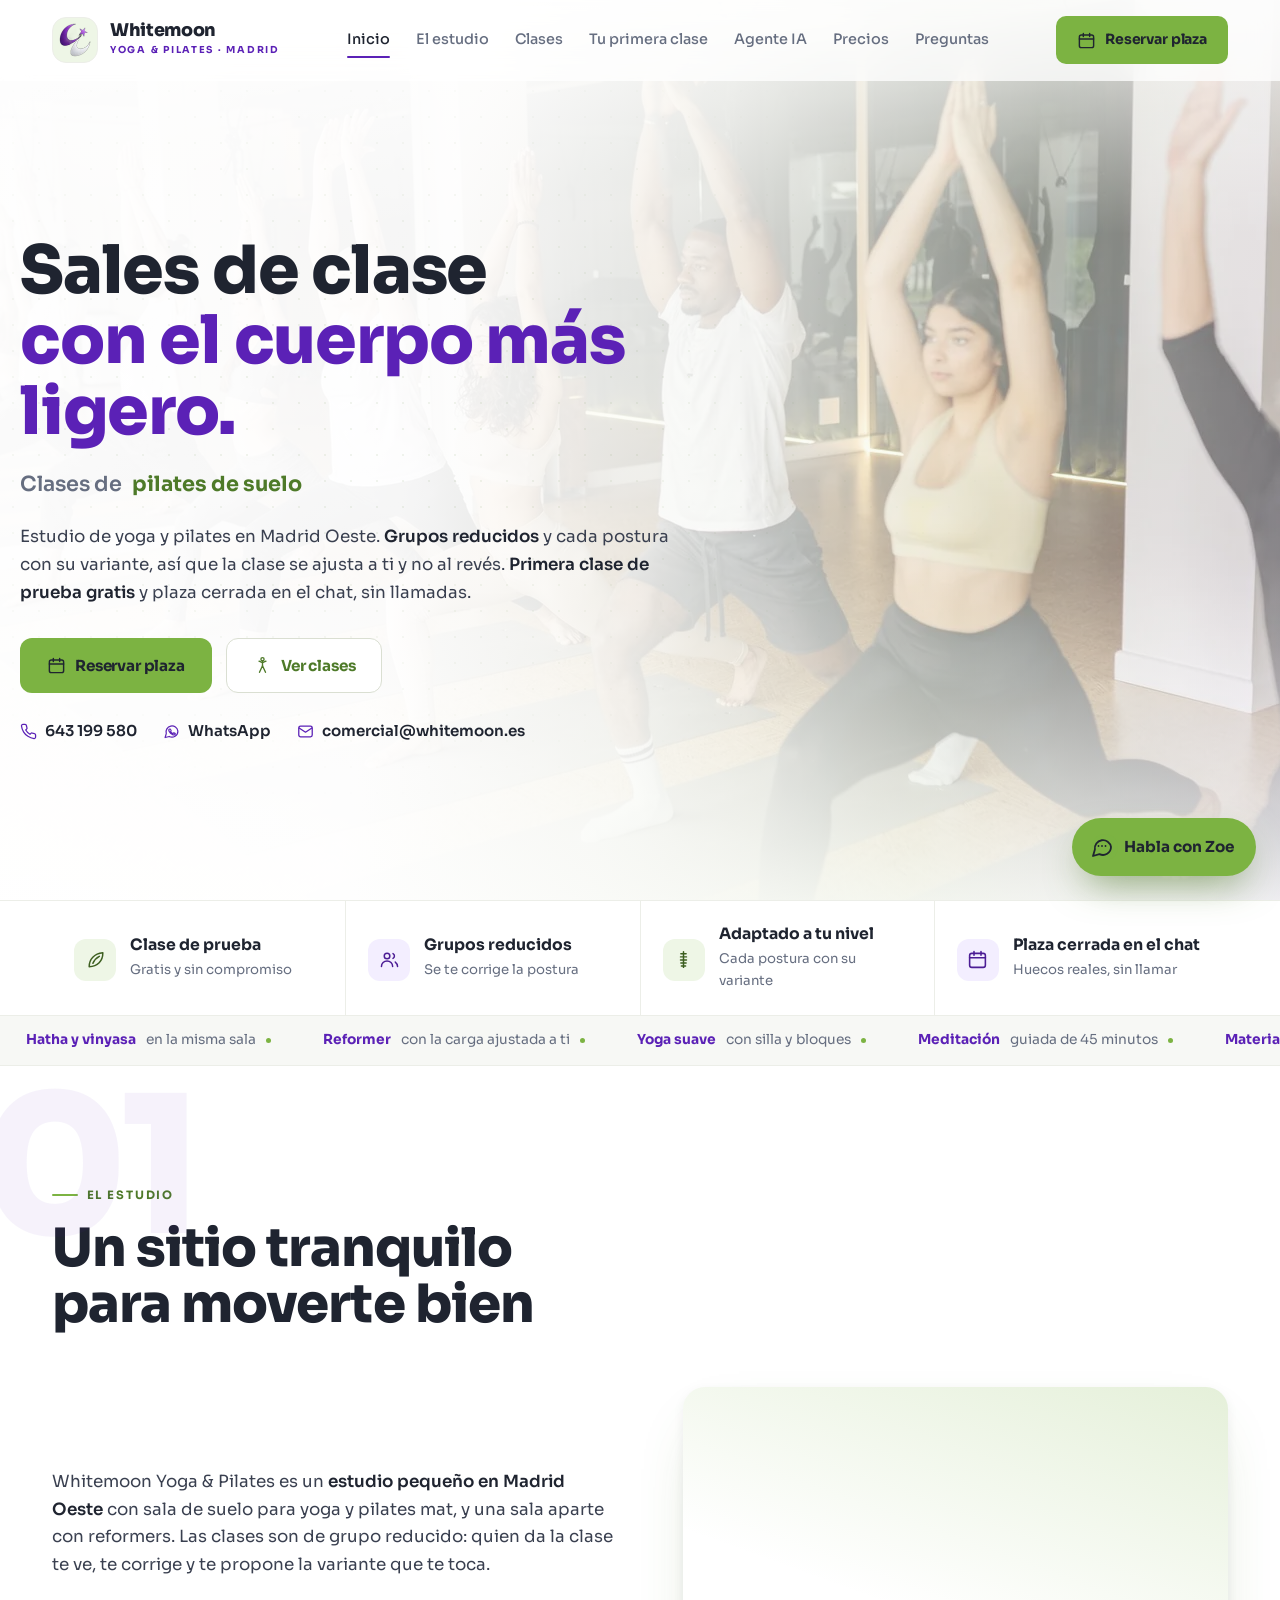
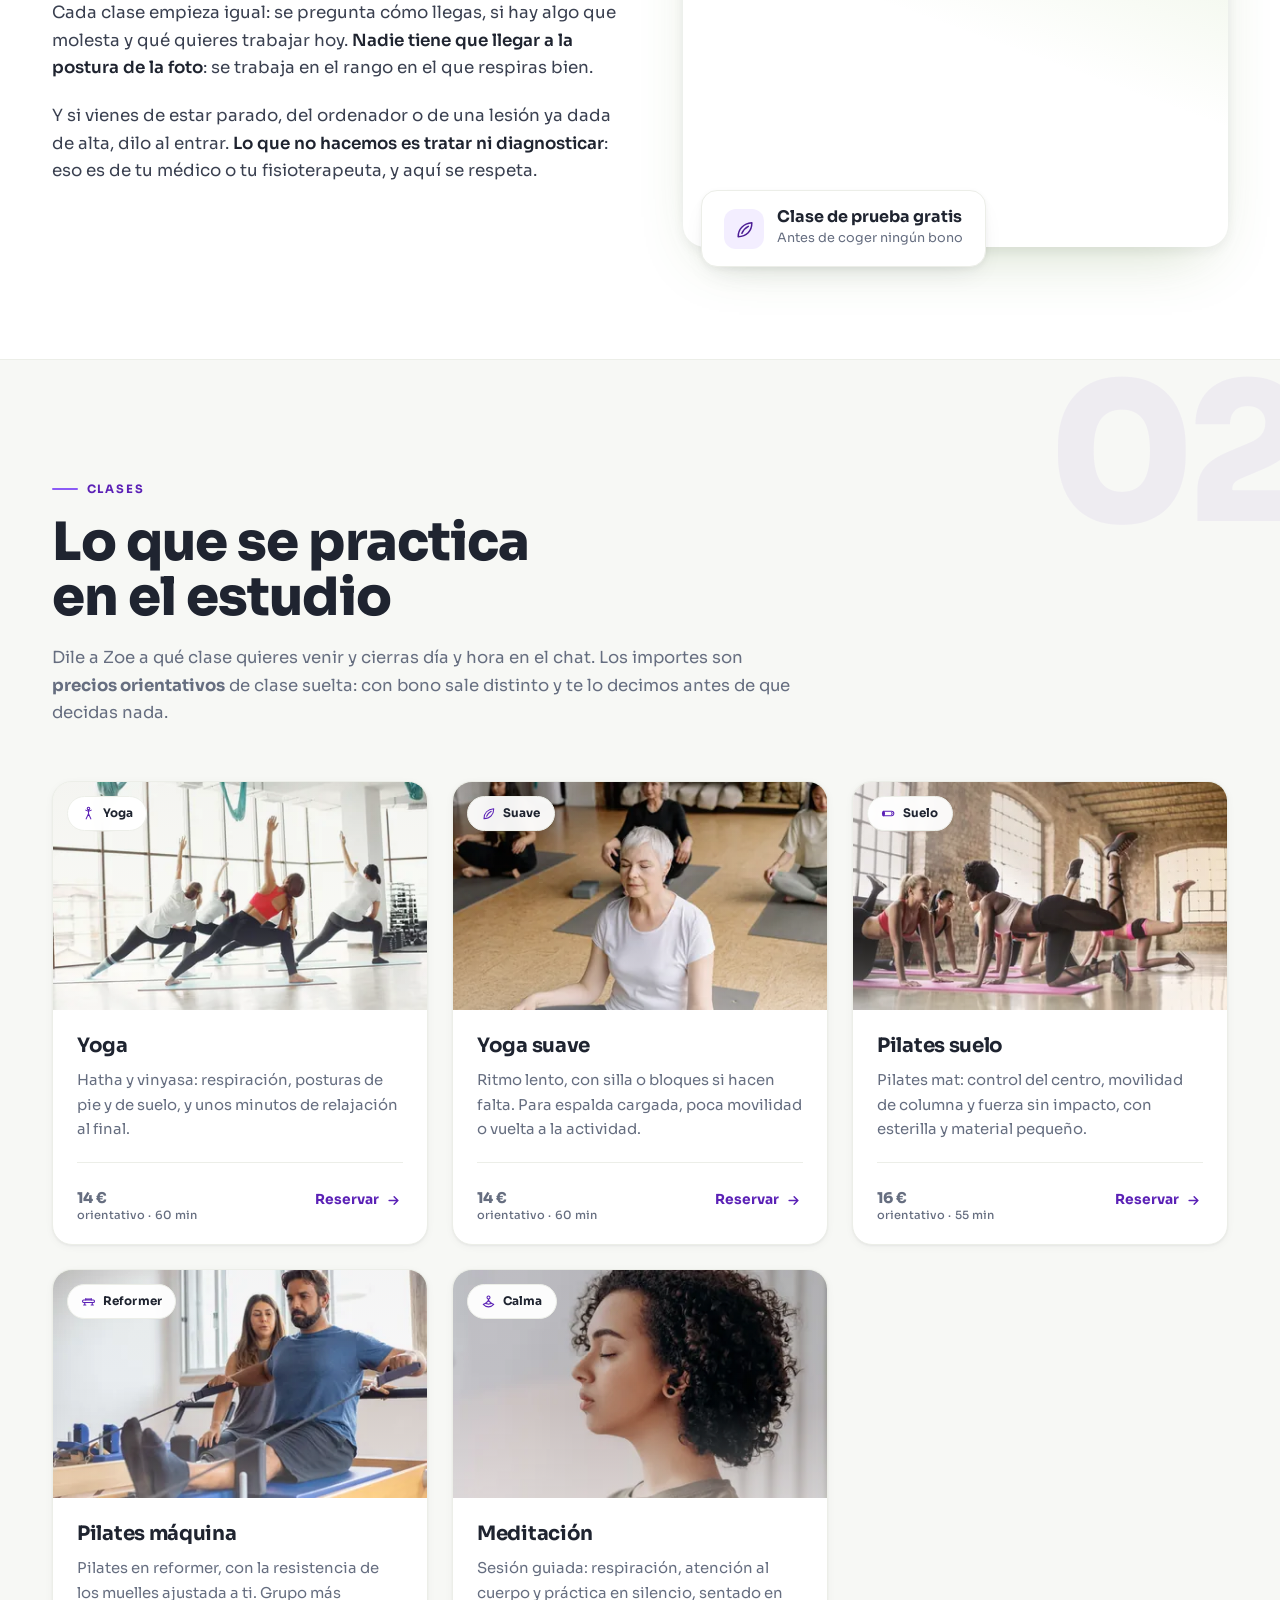
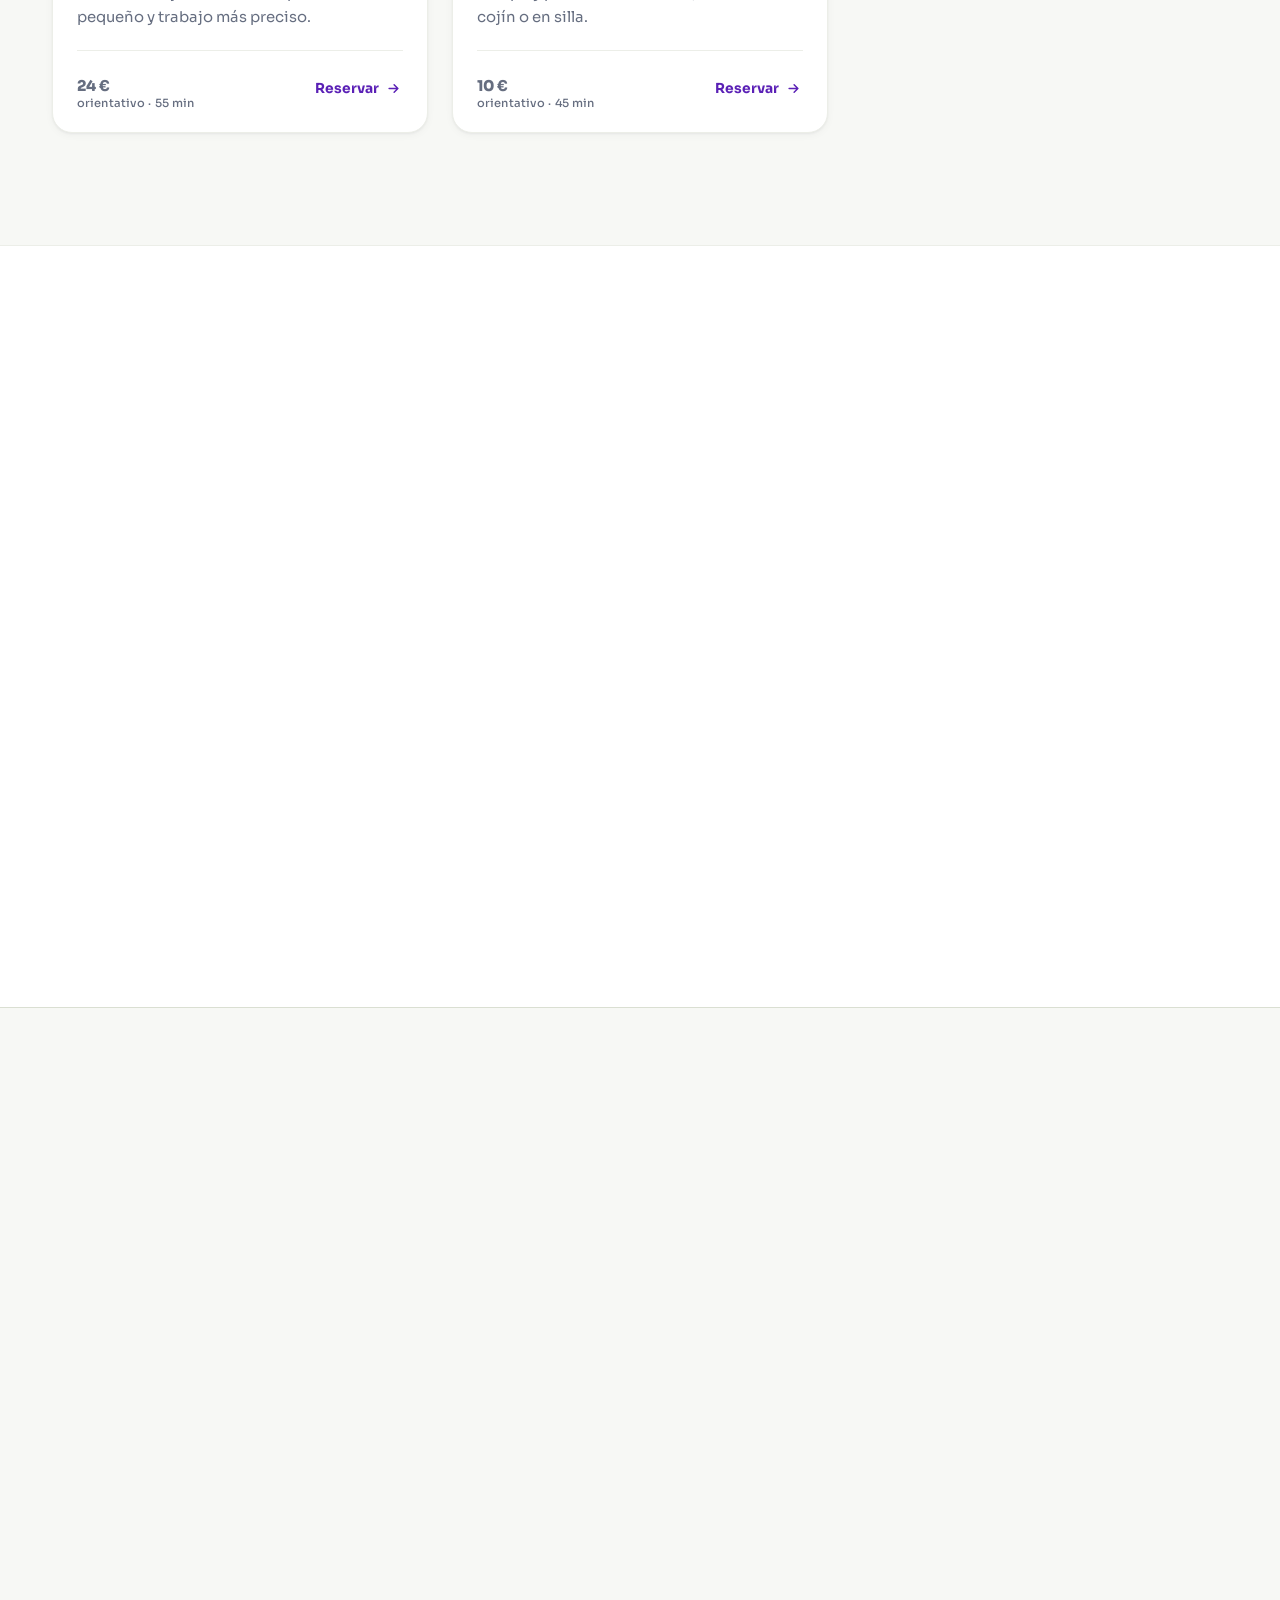
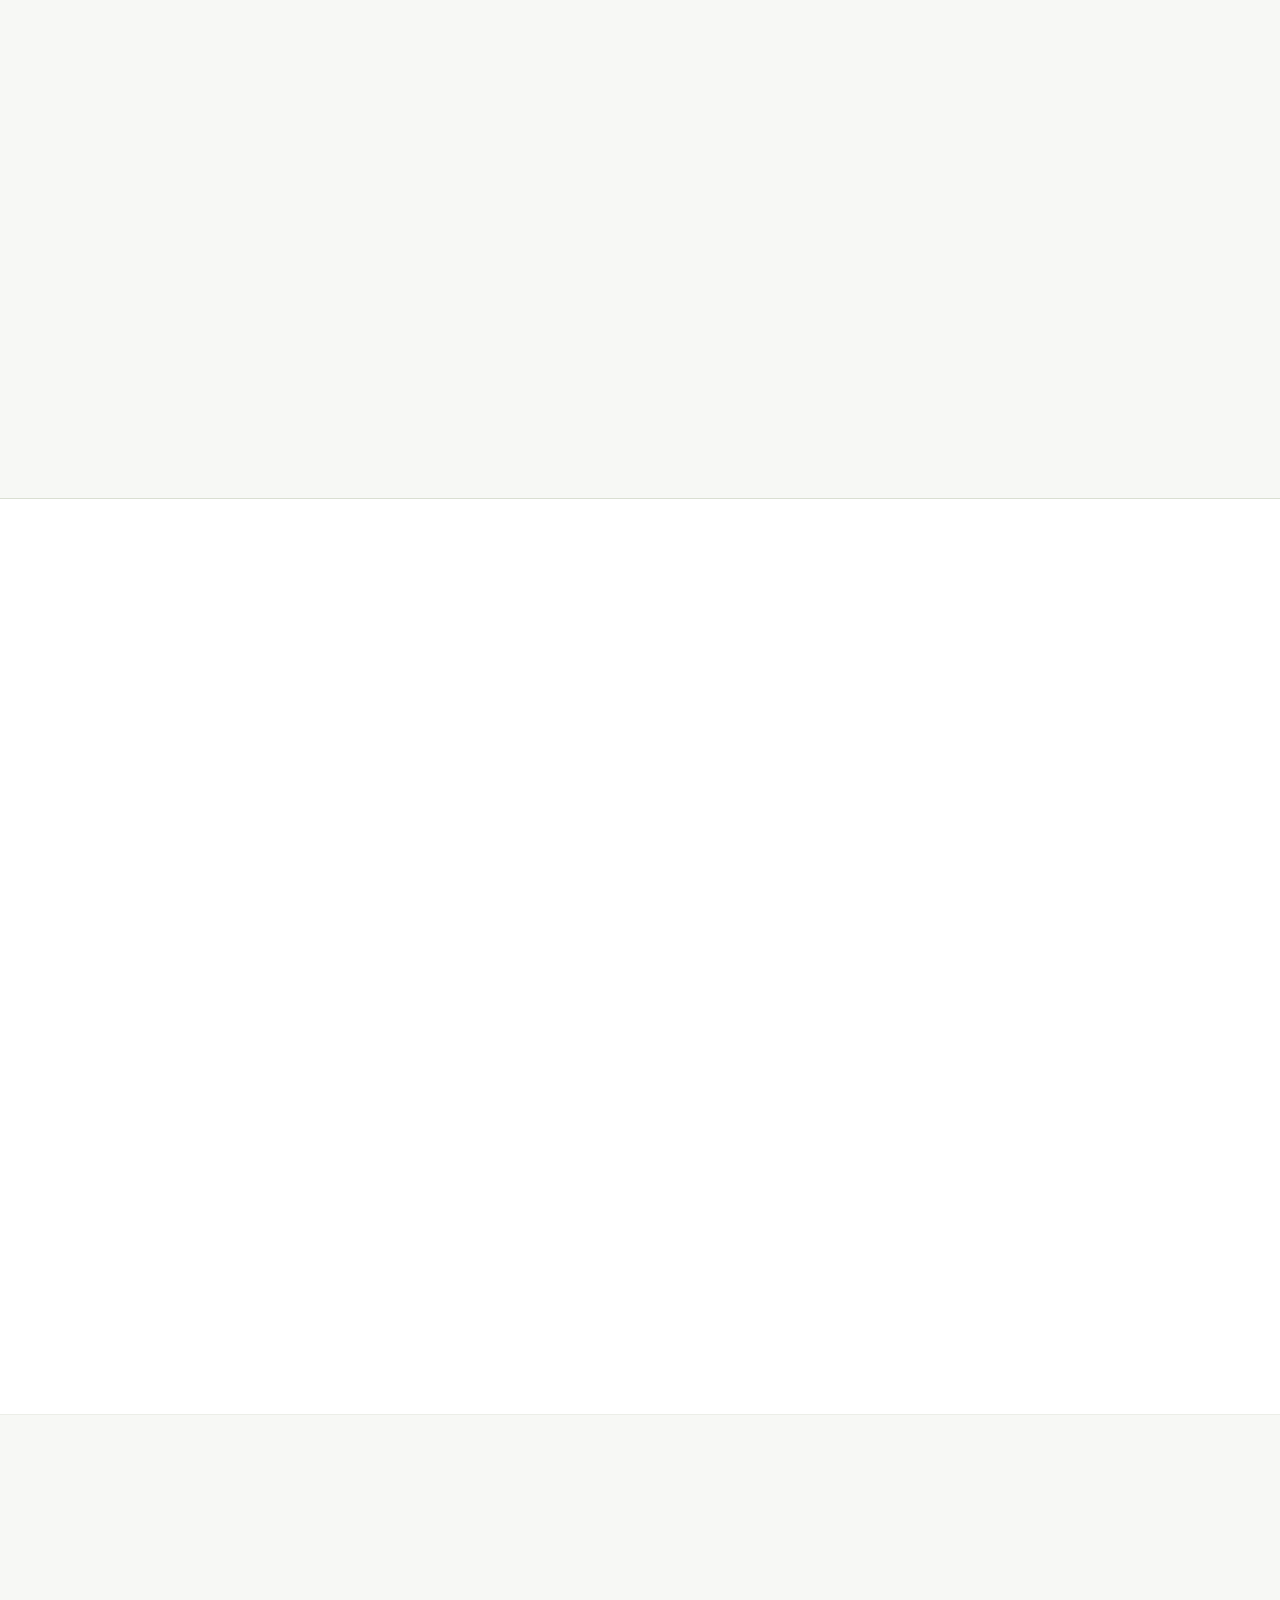
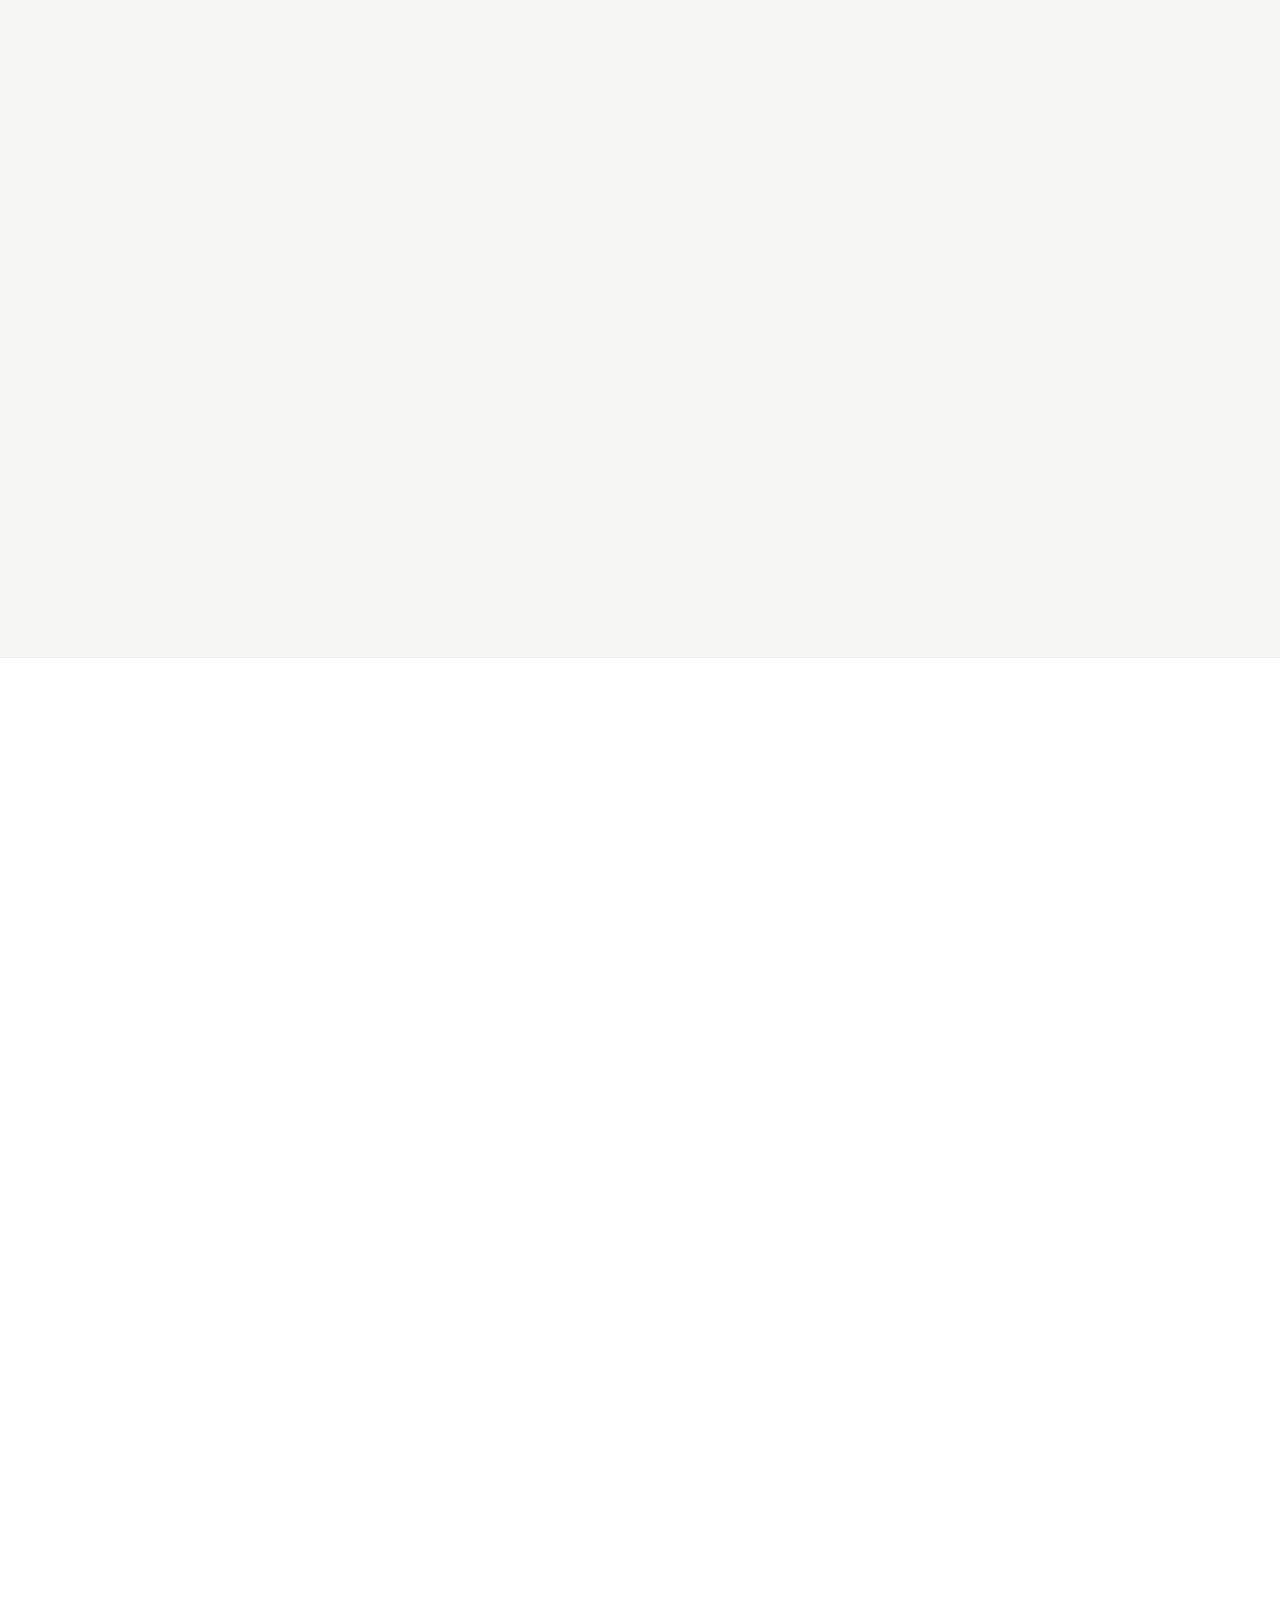
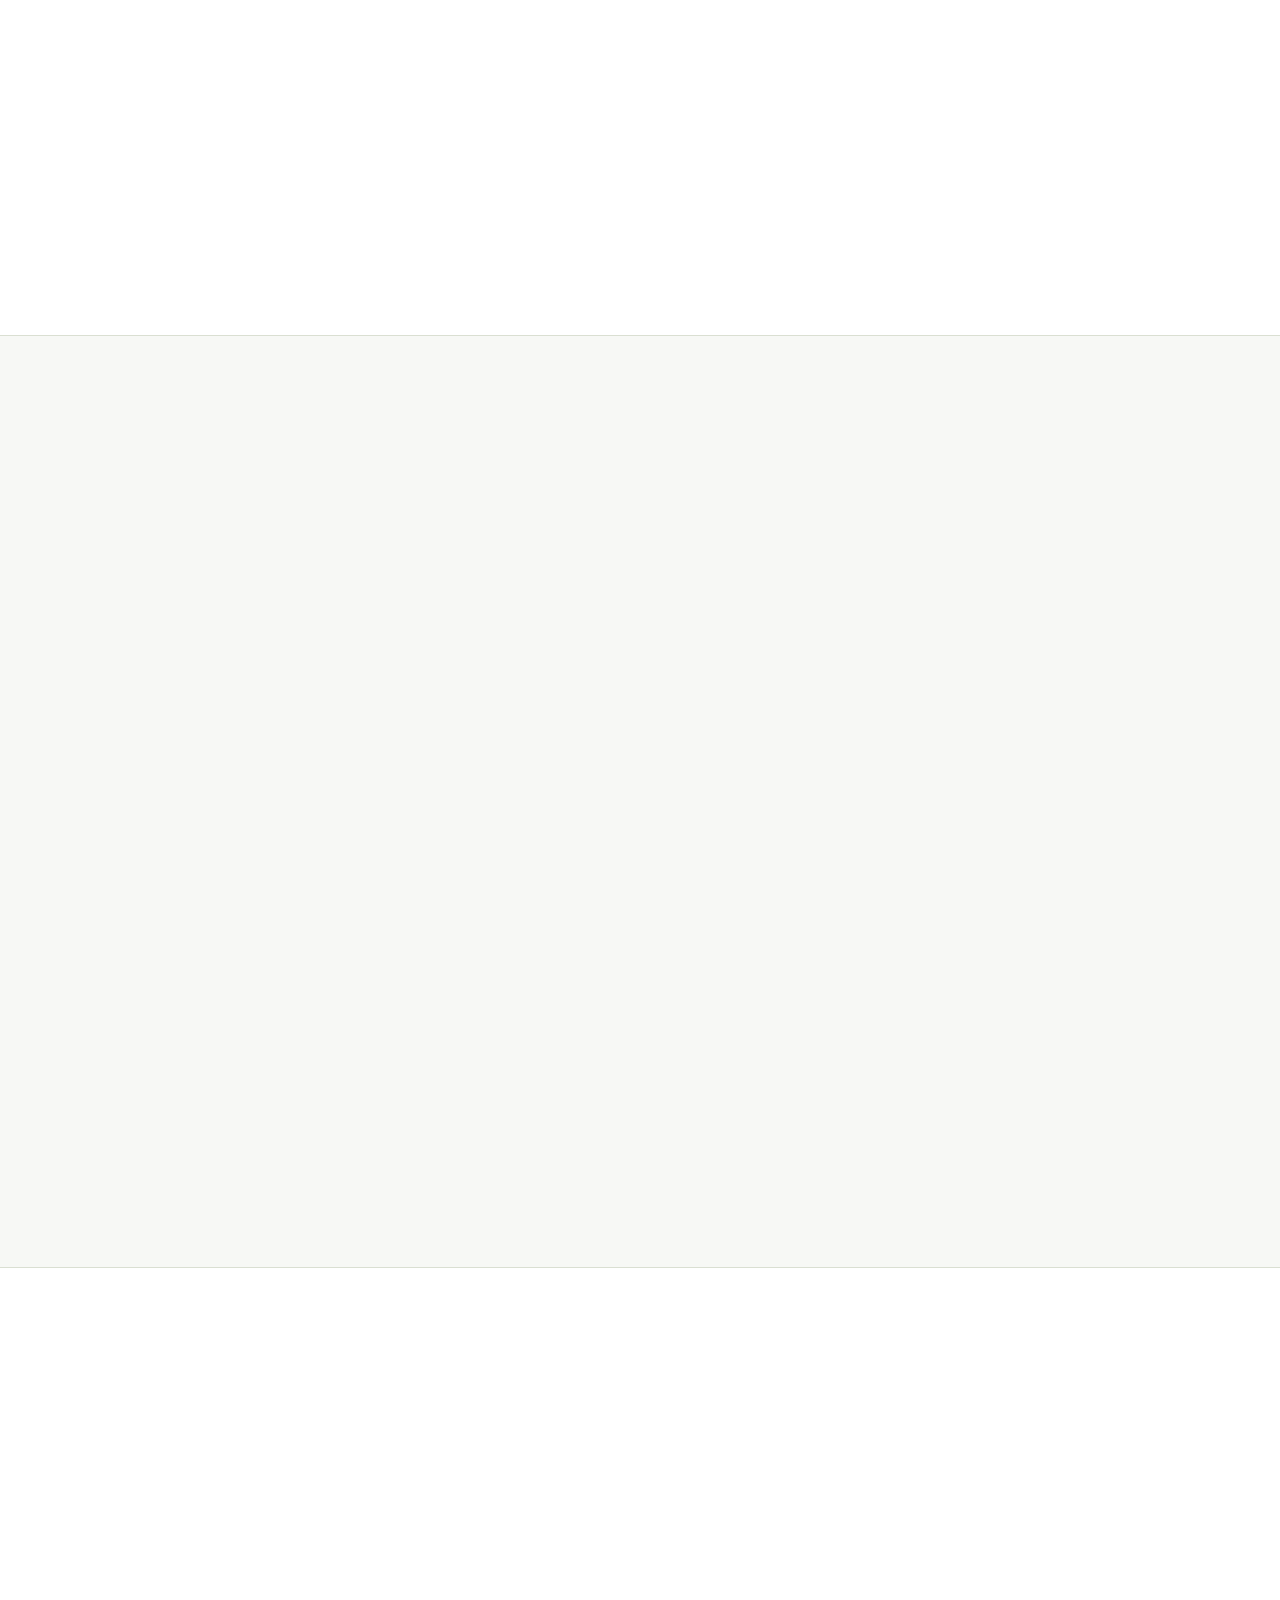
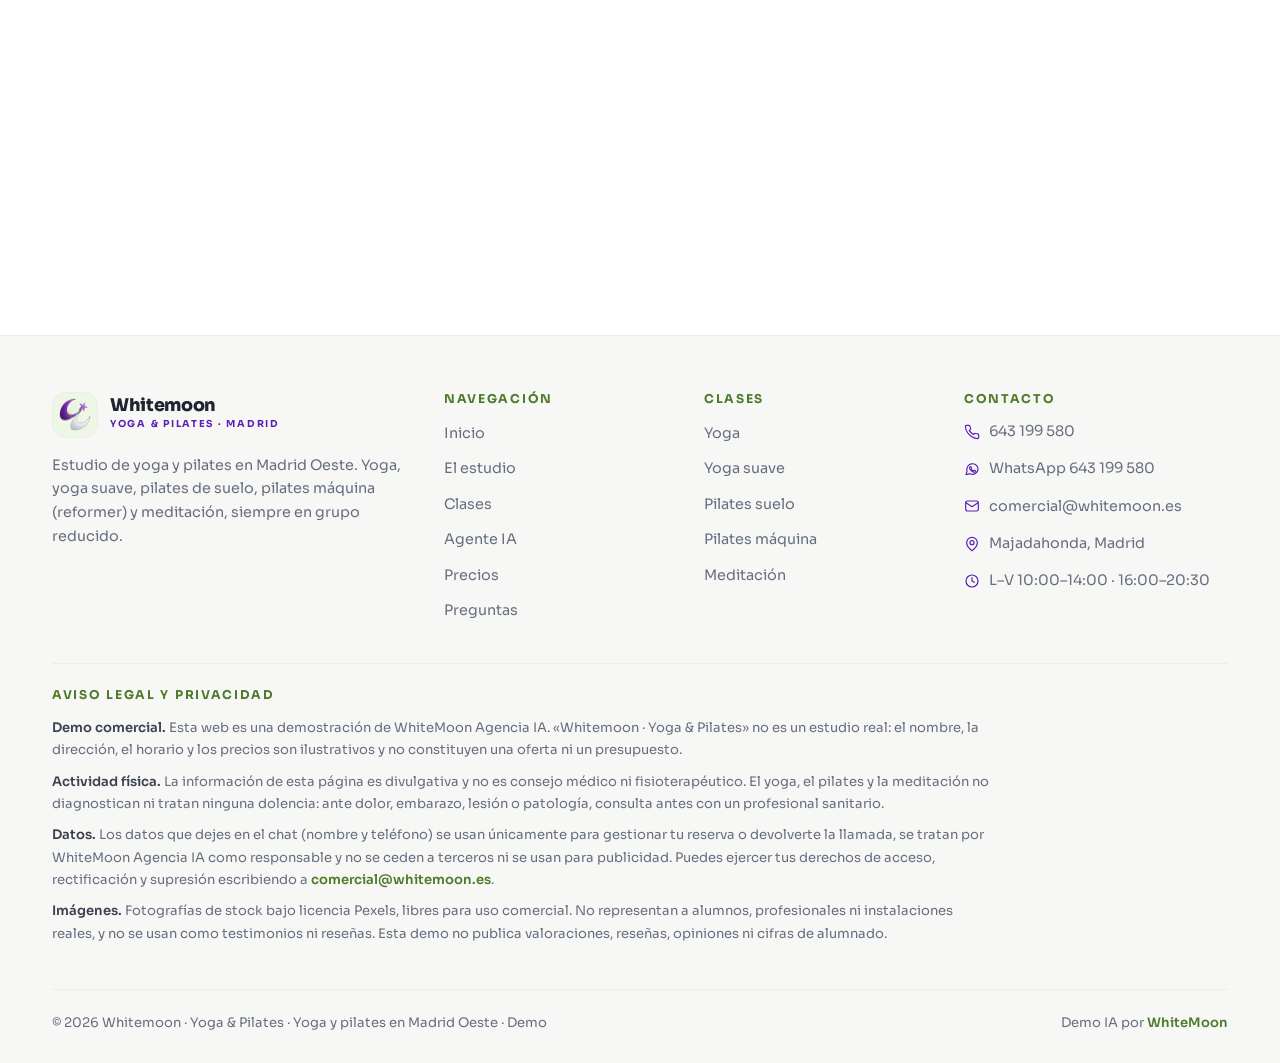
==== index.html @ bcb5d265 "feat: demo Whitemoon Yoga & Pilates con agenda IA (Zoe) Clon de la demo de peluquerías con el sector" ====
<!DOCTYPE html>
<html lang="es">
<head>
<meta charset="UTF-8">
<meta name="viewport" content="width=device-width, initial-scale=1">

<!-- ===================== SEO / GEO / AEO ===================== -->
<title>Yoga y pilates en Madrid Oeste · Whitemoon Yoga &amp; Pilates</title>
<meta name="description" content="Estudio de yoga y pilates en Madrid Oeste: yoga, yoga suave, pilates de suelo, pilates máquina (reformer) y meditación. Grupos reducidos y plaza reservada en el chat con Zoe.">
<link rel="canonical" href="https://nexusforgeia.github.io/WHITEMOON-YOGA-PILATES/">
<meta name="robots" content="index, follow, max-image-preview:large">
<meta name="author" content="WhiteMoon">
<meta name="theme-color" content="#ffffff">

<!-- Geo -->
<meta name="geo.region" content="ES-MD">
<meta name="geo.placename" content="Majadahonda, Madrid">
<meta name="geo.position" content="40.4730;-3.8720">
<meta name="ICBM" content="40.4730, -3.8720">

<!-- Open Graph / Twitter — imagen JPG, nunca SVG -->
<meta property="og:type" content="website">
<meta property="og:site_name" content="Whitemoon · Yoga &amp; Pilates">
<meta property="og:locale" content="es_ES">
<meta property="og:title" content="Yoga y pilates en Madrid Oeste · Whitemoon Yoga &amp; Pilates">
<meta property="og:description" content="Estudio de yoga y pilates en Madrid Oeste: yoga, yoga suave, pilates de suelo, pilates máquina (reformer) y meditación. Grupos reducidos y plaza reservada en el chat con Zoe.">
<meta property="og:url" content="https://nexusforgeia.github.io/WHITEMOON-YOGA-PILATES/">
<meta property="og:image" content="https://nexusforgeia.github.io/WHITEMOON-YOGA-PILATES/assets/og.jpg">
<meta property="og:image:width" content="1200">
<meta property="og:image:height" content="630">
<meta property="og:image:type" content="image/jpeg">
<meta property="og:image:alt" content="Clase de yoga en grupo en una sala luminosa con esterillas y espejos">
<meta name="twitter:card" content="summary_large_image">
<meta name="twitter:title" content="Yoga y pilates en Madrid Oeste · Whitemoon Yoga &amp; Pilates">
<meta name="twitter:description" content="Estudio de yoga y pilates en Madrid Oeste: yoga, yoga suave, pilates de suelo, pilates máquina (reformer) y meditación. Grupos reducidos y plaza reservada en el chat con Zoe.">
<meta name="twitter:image" content="https://nexusforgeia.github.io/WHITEMOON-YOGA-PILATES/assets/og.jpg">

<!-- Favicon: loto sobre fondo verde suave -->
<link rel="icon" href="data:image/svg+xml,%3Csvg xmlns='http://www.w3.org/2000/svg' viewBox='0 0 32 32'%3E%3Crect width='32' height='32' rx='7' fill='%23eef6e6'/%3E%3Cg fill='none' stroke='%233d5f20' stroke-width='2' stroke-linecap='round' stroke-linejoin='round'%3E%3Ccircle cx='16' cy='9' r='3'/%3E%3Cpath d='M16 12.4c0 3.4-2.3 5.6-5 6.3M16 12.4c0 3.4 2.3 5.6 5 6.3'/%3E%3Cpath d='M6 21.5c2.8 2.8 6 4.2 10 4.2s7.2-1.4 10-4.2c-2-1.5-4-1.9-6-1.3-1.3.4-2.6 1-4 1s-2.7-.6-4-1c-2-.6-4-.2-6 1.3z'/%3E%3C/g%3E%3C/svg%3E">
<link rel="apple-touch-icon" href="assets/logo-whitemoon.png">

<!-- Fuentes auto-hospedadas (subset latin). Cero peticiones a Google Fonts. -->
<link rel="preload" as="font" type="font/woff2" href="assets/fonts/sora-400-latin.woff2" crossorigin>
<link rel="preload" as="font" type="font/woff2" href="assets/fonts/sora-700-latin.woff2" crossorigin>
<link rel="preload" as="font" type="font/woff2" href="assets/fonts/sora-800-latin.woff2" crossorigin>

<!-- CSS crítico en línea: el resto de la hoja deja de bloquear el render -->
<style>
@font-face{font-family:'Sora';font-style:normal;font-weight:400;font-display:swap;src:url(assets/fonts/sora-400-latin.woff2) format('woff2')}
@font-face{font-family:'Sora';font-style:normal;font-weight:500;font-display:swap;src:url(assets/fonts/sora-500-latin.woff2) format('woff2')}
@font-face{font-family:'Sora';font-style:normal;font-weight:600;font-display:swap;src:url(assets/fonts/sora-600-latin.woff2) format('woff2')}
@font-face{font-family:'Sora';font-style:normal;font-weight:700;font-display:swap;src:url(assets/fonts/sora-700-latin.woff2) format('woff2')}
@font-face{font-family:'Sora';font-style:normal;font-weight:800;font-display:swap;src:url(assets/fonts/sora-800-latin.woff2) format('woff2')}
:root{--white:#fff;--bg:#fff;--bg2:#f7f8f5;--bg3:#f7f8f5;--surface:#fff;--text:#1f2430;--ink-2:#3a4050;--muted:#666e80;--g:#7cb342;--g-hover:#6ea338;--g-dark:#4e7a29;--g-deep:#3d5f20;--g-chip:#eef6e6;--p:#8b5cf6;--p-dark:#5b21b6;--p-deep:#4c1d95;--p-chip:#f3eeff;--line:#eceee8;--line-2:#dadfd2;--sh-sm:0 1px 2px rgba(31,36,48,.05),0 2px 8px rgba(31,36,48,.04);--sh-md:0 2px 6px rgba(31,36,48,.05),0 12px 28px -12px rgba(31,36,48,.13);--sh-lg:0 4px 12px rgba(31,36,48,.06),0 26px 60px -26px rgba(78,122,41,.3);--display:'Sora',system-ui,-apple-system,'Segoe UI',sans-serif;--body:'Sora',system-ui,-apple-system,'Segoe UI',sans-serif;--maxw:1240px;--nav-h:80px}
*{margin:0;padding:0;box-sizing:border-box}
html{scroll-behavior:smooth;scroll-padding-top:calc(var(--nav-h) + 16px);-webkit-text-size-adjust:100%}
body{background:var(--white);color:var(--ink-2);font-family:var(--body);font-size:16px;line-height:1.65;overflow-x:hidden;-webkit-font-smoothing:antialiased}
a{color:inherit;text-decoration:none}img{max-width:100%;display:block}button,input{font:inherit;color:inherit}
h1,h2{font-family:var(--display);font-weight:800;color:var(--text);line-height:1.06;letter-spacing:-.018em}
h3,h4{font-family:var(--body);font-weight:700;color:var(--text);line-height:1.2;letter-spacing:-.015em}
.wrap{max-width:var(--maxw);margin:0 auto;padding:0 32px}
.sr-only{position:absolute;width:1px;height:1px;padding:0;margin:-1px;overflow:hidden;clip:rect(0 0 0 0);white-space:nowrap;border:0}
.btn{display:inline-flex;align-items:center;justify-content:center;gap:9px;font-family:var(--body);font-weight:700;font-size:.95rem;letter-spacing:-.01em;padding:14px 26px;border-radius:12px;border:1.5px solid transparent;background:var(--g);color:var(--text);cursor:pointer}
.btn svg{width:19px;height:19px;flex-shrink:0}
.btn--ghost{background:var(--white);color:var(--g-dark);border-color:var(--line-2)}
.btn--sm{padding:11px 20px;font-size:.88rem;border-radius:10px}
.nav{position:fixed;inset:0 0 auto 0;z-index:900;background:rgba(255,255,255,.74);backdrop-filter:blur(14px);border-bottom:1px solid transparent}
.nav-inner{display:flex;align-items:center;justify-content:space-between;gap:20px;height:var(--nav-h)}
.brand{display:flex;align-items:center;gap:12px;flex-shrink:0}
.brand__mark{width:46px;height:46px;border-radius:14px;background:var(--g-chip);border:1px solid var(--line);display:grid;place-items:center;flex-shrink:0}
.brand__mark img{width:32px;height:auto}
.brand__txt b{font-family:var(--display);font-weight:800;font-size:1.1rem;color:var(--text);line-height:1.1;display:block;letter-spacing:-.02em}
.brand__txt small{font-family:var(--body);font-weight:700;font-size:.6rem;letter-spacing:.18em;text-transform:uppercase;color:var(--g-dark);display:block;margin-top:2px}
.nav-links{display:flex;align-items:center;gap:26px}
.nav-links a{font-size:.9rem;font-weight:500;color:var(--muted);position:relative;padding:6px 0}
.nav-cta{display:flex;align-items:center;gap:14px}
.burger{display:none;width:44px;height:44px;border-radius:12px;border:1px solid var(--line-2);background:var(--white);cursor:pointer;place-items:center;color:var(--text)}
.burger svg{width:22px;height:22px}
.mobile-menu{position:fixed;inset:0;z-index:899;background:rgba(255,255,255,.98);display:flex;flex-direction:column;justify-content:center;align-items:center;gap:8px;opacity:0;pointer-events:none}
.hero{position:relative;min-height:100svh;display:flex;align-items:center;overflow:hidden;background:var(--bg2)}
.hero-bg{position:absolute;inset:0;z-index:0}
.hero-bg .wash{position:absolute;inset:0;background:radial-gradient(900px 620px at 86% 12%,rgba(124,179,66,.4),transparent 62%),radial-gradient(760px 620px at 96% 88%,rgba(139,92,246,.38),transparent 64%),linear-gradient(180deg,#fff 0%,#f7f8f5 100%)}
.hero-bg .shot{position:absolute;inset:0;width:100%;height:100%;object-fit:cover;z-index:1}
.hero-bg .scrim{position:absolute;inset:0;z-index:2;pointer-events:none;background:linear-gradient(100deg,rgba(255,255,255,.985) 0%,rgba(255,255,255,.96) 34%,rgba(251,252,249,.87) 52%,rgba(244,248,238,.56) 74%,rgba(246,242,253,.44) 100%),linear-gradient(180deg,rgba(255,255,255,.86) 0%,rgba(255,255,255,0) 26%,rgba(255,255,255,0) 62%,rgba(247,248,245,.94) 100%)}
.hero-bg .dots{position:absolute;inset:0;z-index:3;opacity:.5;background-image:radial-gradient(rgba(78,122,41,.16) 1px,transparent 1px);background-size:26px 26px}
.hero-content{position:relative;z-index:4;width:100%;padding:calc(var(--nav-h) + 44px) 0 44px}
.hero h1{font-size:clamp(2.35rem,5.4vw,4.15rem);max-width:15ch}
.hero h1 .accent{color:var(--g-dark);display:block}
.hero-rot{display:flex;align-items:baseline;gap:.5em;flex-wrap:wrap;margin-top:20px;font-family:var(--body);font-weight:600;font-size:clamp(1rem,2.4vw,1.3rem);color:var(--muted)}
.hero-rot .rot{color:var(--p-dark);font-weight:700;display:inline-block}
.hero-desc{max-width:56ch;color:var(--ink-2);font-size:1.05rem;margin-top:22px}
.hero-desc strong{color:var(--text);font-weight:600}
.hero-actions{display:flex;gap:14px;margin-top:32px;flex-wrap:wrap}
.hero-contact{display:flex;gap:10px 26px;flex-wrap:wrap;margin-top:26px;font-size:.94rem;color:var(--muted)}
.hero-contact a{display:inline-flex;align-items:center;gap:8px;font-weight:600;color:var(--text)}
.hero-contact svg{width:17px;height:17px;color:var(--g-dark);flex-shrink:0}
.reveal{opacity:0;transform:translateY(28px)}
.reveal.in{opacity:1;transform:none}
@media (max-width:1080px){.nav-links{display:none}.nav-cta .btn{display:none}.burger{display:grid}}
@media (max-width:900px){.wrap{padding:0 22px}}
@media (max-width:620px){:root{--nav-h:70px}.wrap{padding:0 18px}.hero h1{max-width:none}.hero-actions .btn{flex:1 1 100%}}
@media (prefers-reduced-motion:reduce){html{scroll-behavior:auto}.reveal{opacity:1!important;transform:none!important}}
</style>
<link rel="preload" as="style" href="assets/css/style.css" onload="this.onload=null;this.rel='stylesheet'">
<noscript><link rel="stylesheet" href="assets/css/style.css"></noscript>

<!-- ===================== JSON-LD ===================== -->
<script type="application/ld+json">
{
  "@context": "https://schema.org",
  "@type": "LocalBusiness",
  "@id": "https://nexusforgeia.github.io/WHITEMOON-YOGA-PILATES/#business",
  "name": "Whitemoon · Yoga & Pilates",
  "description": "Demo de estudio de yoga y pilates en Madrid Oeste: yoga, yoga suave, pilates de suelo, pilates máquina (reformer) y meditación. Negocio ficticio creado por WhiteMoon Agencia IA como demostración comercial.",
  "url": "https://nexusforgeia.github.io/WHITEMOON-YOGA-PILATES/",
  "image": "https://nexusforgeia.github.io/WHITEMOON-YOGA-PILATES/assets/og.jpg",
  "telephone": "+34643199580",
  "email": "comercial@whitemoon.es",
  "priceRange": "€€",
  "disambiguatingDescription": "Estudio ficticio de demostración. Nombre, dirección, horario y precios son ilustrativos.",
  "address": {
    "@type": "PostalAddress",
    "streetAddress": "Calle del Sauce 8",
    "addressLocality": "Majadahonda",
    "addressRegion": "Comunidad de Madrid",
    "postalCode": "28220",
    "addressCountry": "ES"
  },
  "geo": {
    "@type": "GeoCoordinates",
    "latitude": 40.473,
    "longitude": -3.872
  },
  "openingHoursSpecification": [
    {
      "@type": "OpeningHoursSpecification",
      "dayOfWeek": ["Monday","Tuesday","Wednesday","Thursday","Friday"],
      "opens": "10:00",
      "closes": "14:00"
    },
    {
      "@type": "OpeningHoursSpecification",
      "dayOfWeek": ["Monday","Tuesday","Wednesday","Thursday","Friday"],
      "opens": "16:00",
      "closes": "20:30"
    }
  ],
  "areaServed": [
    { "@type": "City", "name": "Majadahonda", "sameAs": "https://www.wikidata.org/wiki/Q427505" },
    { "@type": "City", "name": "Pozuelo de Alarcón", "sameAs": "https://www.wikidata.org/wiki/Q639422" },
    { "@type": "City", "name": "Las Rozas de Madrid", "sameAs": "https://www.wikidata.org/wiki/Q592747" },
    { "@type": "City", "name": "Boadilla del Monte", "sameAs": "https://www.wikidata.org/wiki/Q1641013" },
    { "@type": "City", "name": "Villaviciosa de Odón", "sameAs": "https://www.wikidata.org/wiki/Q1631897" },
    { "@type": "City", "name": "Villanueva de la Cañada", "sameAs": "https://www.wikidata.org/wiki/Q973325" },
    { "@type": "City", "name": "Alcorcón", "sameAs": "https://www.wikidata.org/wiki/Q10372" },
    { "@type": "City", "name": "Móstoles", "sameAs": "https://www.wikidata.org/wiki/Q13077" }
  ],
  "hasOfferCatalog": {
    "@type": "OfferCatalog",
    "name": "Clases de yoga y pilates",
    "itemListElement": [
      { "@type": "Offer", "itemOffered": { "@type": "Service", "name": "Yoga" } },
      { "@type": "Offer", "itemOffered": { "@type": "Service", "name": "Yoga suave" } },
      { "@type": "Offer", "itemOffered": { "@type": "Service", "name": "Pilates suelo" } },
      { "@type": "Offer", "itemOffered": { "@type": "Service", "name": "Pilates máquina" } },
      { "@type": "Offer", "itemOffered": { "@type": "Service", "name": "Meditación" } }
    ]
  }
}
</script>
<script type="application/ld+json">
{
  "@context": "https://schema.org",
  "@type": "FAQPage",
  "mainEntity": [
    {
      "@type": "Question",
      "name": "No he hecho yoga nunca, ¿puedo empezar?",
      "acceptedAnswer": {
        "@type": "Answer",
        "text": "Sí. Cada postura tiene su variante y en clase se enseñan las tres o cuatro que necesitas el primer día. Si vienes con la espalda cargada o poca movilidad, la clase de yoga suave es la puerta de entrada más cómoda."
      }
    },
    {
      "@type": "Question",
      "name": "¿Cómo reservo plaza?",
      "acceptedAnswer": {
        "@type": "Answer",
        "text": "Con Zoe, el asistente del chat: eliges la clase, dejas tu nombre y tu teléfono, y después escoges día y hora entre los huecos que quedan libres de verdad. También puedes llamarnos al 643 199 580 o escribir a comercial@whitemoon.es."
      }
    },
    {
      "@type": "Question",
      "name": "¿Qué diferencia hay entre pilates de suelo y pilates máquina?",
      "acceptedAnswer": {
        "@type": "Answer",
        "text": "En el suelo trabajas con tu propio peso sobre la esterilla, con material pequeño. En máquina trabajas sobre el reformer, donde los muelles añaden o quitan resistencia y acompañan el movimiento. El reformer permite ajustar más la carga y el grupo es más pequeño."
      }
    },
    {
      "@type": "Question",
      "name": "¿Qué llevo a clase?",
      "acceptedAnswer": {
        "@type": "Answer",
        "text": "Ropa cómoda, una botella de agua y calcetines antideslizantes si vienes a pilates máquina. Las esterillas, los bloques, las cintas y los cojines de meditación están en el estudio y no hay que traer nada más."
      }
    },
    {
      "@type": "Question",
      "name": "¿Los precios que aparecen son definitivos?",
      "acceptedAnswer": {
        "@type": "Answer",
        "text": "Son precios orientativos de esta demo. El importe de un bono depende de cuántas clases incluya y de si mezclas suelo y máquina, y se te dice antes de que decidas nada."
      }
    },
    {
      "@type": "Question",
      "name": "¿Puedo venir con una lesión o con la espalda cargada?",
      "acceptedAnswer": {
        "@type": "Answer",
        "text": "Cuéntalo antes de empezar y se adapta la clase: se cambia la postura, se baja el rango o se añade apoyo. Lo que no hacemos es diagnosticar ni tratar: si algo duele de verdad, lo primero es tu médico o tu fisioterapeuta."
      }
    },
    {
      "@type": "Question",
      "name": "¿Puedo ir sin reservar?",
      "acceptedAnswer": {
        "@type": "Answer",
        "text": "Puedes intentarlo, pero no te aseguramos sitio. Los grupos son reducidos y en pilates máquina el número de plazas es el número de reformers, así que ahí la reserva es imprescindible."
      }
    }
  ]
}
</script>
<script type="application/ld+json">
{
  "@context": "https://schema.org",
  "@type": "BreadcrumbList",
  "itemListElement": [
    { "@type": "ListItem", "position": 1, "name": "Inicio", "item": "https://nexusforgeia.github.io/WHITEMOON-YOGA-PILATES/" },
    { "@type": "ListItem", "position": 2, "name": "Clases", "item": "https://nexusforgeia.github.io/WHITEMOON-YOGA-PILATES/#clases" },
    { "@type": "ListItem", "position": 3, "name": "Agente IA", "item": "https://nexusforgeia.github.io/WHITEMOON-YOGA-PILATES/#agente-ia" },
    { "@type": "ListItem", "position": 4, "name": "Precios", "item": "https://nexusforgeia.github.io/WHITEMOON-YOGA-PILATES/#precios" },
    { "@type": "ListItem", "position": 5, "name": "Contacto", "item": "https://nexusforgeia.github.io/WHITEMOON-YOGA-PILATES/#contacto" }
  ]
}
</script>
</head>
<body>

<!-- ===================== SPRITE DE ICONOS ===================== -->
<svg width="0" height="0" style="position:absolute" aria-hidden="true" focusable="false">
  <symbol id="ic-lotus" viewBox="0 0 24 24" fill="none" stroke="currentColor" stroke-width="1.7" stroke-linecap="round" stroke-linejoin="round"><circle cx="12" cy="5.6" r="2.4"/><path d="M12 8.4c0 2.9-1.9 4.8-4.2 5.5M12 8.4c0 2.9 1.9 4.8 4.2 5.5"/><path d="M3.6 16.6c2.5 2.7 5.3 4 8.4 4s5.9-1.3 8.4-4c-1.8-1.4-3.6-1.8-5.4-1.2-1.1.4-2.1.9-3 .9s-1.9-.5-3-.9c-1.8-.6-3.6-.2-5.4 1.2z"/></symbol>
  <symbol id="ic-pose" viewBox="0 0 24 24" fill="none" stroke="currentColor" stroke-width="1.7" stroke-linecap="round" stroke-linejoin="round"><circle cx="12" cy="4" r="2"/><path d="M12 6.2v6.1"/><path d="M12 8.4 7.6 6.6M12 8.4l4.4-1.8"/><path d="M12 12.3 8.2 20.6M12 12.3l3.8 8.3"/></symbol>
  <symbol id="ic-mat" viewBox="0 0 24 24" fill="none" stroke="currentColor" stroke-width="1.7" stroke-linecap="round" stroke-linejoin="round"><path d="M4 8.5h13a3.5 3.5 0 0 1 0 7H4z"/><ellipse cx="4" cy="12" rx="1.7" ry="3.5"/><path d="M17 10.6a1.6 1.6 0 0 1 0 2.8"/></symbol>
  <symbol id="ic-reformer" viewBox="0 0 24 24" fill="none" stroke="currentColor" stroke-width="1.7" stroke-linecap="round" stroke-linejoin="round"><rect x="2.5" y="9.5" width="19" height="4" rx="1.6"/><path d="M6 13.5v4M18 13.5v4M4.2 17.5h3.6M16.2 17.5h3.6"/><path d="M7.5 9.5V7.2M16.5 9.5V7.2"/><path d="M8.4 8.2h7.2"/></symbol>
  <symbol id="ic-breath" viewBox="0 0 24 24" fill="none" stroke="currentColor" stroke-width="1.7" stroke-linecap="round" stroke-linejoin="round"><path d="M3 8h10.5a2.8 2.8 0 1 0-2.8-2.8"/><path d="M3 12.5h13.2a2.8 2.8 0 1 1-2.8 2.8"/><path d="M3 17h7"/></symbol>
  <symbol id="ic-leaf" viewBox="0 0 24 24" fill="none" stroke="currentColor" stroke-width="1.7" stroke-linecap="round" stroke-linejoin="round"><path d="M4.8 20.2C4.8 11.7 10.6 5.4 20.4 4.4c0 9.4-6 15.8-15.6 15.8z"/><path d="M9 16.4c1.6-3.7 4.2-6.4 7.4-8"/></symbol>
  <symbol id="ic-users" viewBox="0 0 24 24" fill="none" stroke="currentColor" stroke-width="1.7" stroke-linecap="round" stroke-linejoin="round"><circle cx="9.2" cy="8" r="3.2"/><path d="M2.8 20a6.4 6.4 0 0 1 12.8 0"/><path d="M16 5.2a3.2 3.2 0 0 1 0 5.6M21.2 20a6.4 6.4 0 0 0-2.6-5.1"/></symbol>
  <symbol id="ic-spine" viewBox="0 0 24 24" fill="none" stroke="currentColor" stroke-width="1.7" stroke-linecap="round" stroke-linejoin="round"><path d="M12 3v18"/><path d="M9 5.5h6M8.6 9h6.8M8.6 12.5h6.8M9 16h6M9.6 19.5h4.8"/></symbol>
  <symbol id="ic-check" viewBox="0 0 24 24" fill="none" stroke="currentColor" stroke-width="2.2" stroke-linecap="round" stroke-linejoin="round"><path d="M20 6 9 17l-5-5"/></symbol>
  <symbol id="ic-shield" viewBox="0 0 24 24" fill="none" stroke="currentColor" stroke-width="1.8" stroke-linecap="round" stroke-linejoin="round"><path d="M12 22s8-4 8-10V5l-8-3-8 3v7c0 6 8 10 8 10z"/><path d="m9 12 2 2 4-4"/></symbol>
  <symbol id="ic-cert" viewBox="0 0 24 24" fill="none" stroke="currentColor" stroke-width="1.8" stroke-linecap="round" stroke-linejoin="round"><circle cx="12" cy="9" r="5"/><path d="m8.5 13.5-1 7.5 4.5-2.5 4.5 2.5-1-7.5"/></symbol>
  <symbol id="ic-calendar" viewBox="0 0 24 24" fill="none" stroke="currentColor" stroke-width="1.8" stroke-linecap="round" stroke-linejoin="round"><rect x="3" y="5" width="18" height="16" rx="2.5"/><path d="M3 10h18M8 3v4M16 3v4"/></symbol>
  <symbol id="ic-phone" viewBox="0 0 24 24" fill="none" stroke="currentColor" stroke-width="1.8" stroke-linecap="round" stroke-linejoin="round"><path d="M22 16.9v3a2 2 0 0 1-2.2 2 19.8 19.8 0 0 1-8.6-3.1 19.5 19.5 0 0 1-6-6A19.8 19.8 0 0 1 2.1 4.2 2 2 0 0 1 4.1 2h3a2 2 0 0 1 2 1.7c.1 1 .4 1.9.7 2.8a2 2 0 0 1-.5 2.1L8.1 9.9a16 16 0 0 0 6 6l1.3-1.3a2 2 0 0 1 2.1-.4c.9.3 1.8.6 2.8.7a2 2 0 0 1 1.7 2z"/></symbol>
  <symbol id="ic-wa" viewBox="0 0 24 24" fill="none" stroke="currentColor" stroke-width="1.7" stroke-linecap="round" stroke-linejoin="round"><path d="M21 11.5a8.4 8.4 0 0 1-12.2 7.5L3 20.5l1.6-5.6A8.4 8.4 0 1 1 21 11.5z"/><path d="M8.8 9c.2-.5.4-.5.7-.5h.6c.2 0 .4 0 .6.5l.7 1.6c.1.3 0 .5-.1.7l-.4.5c-.1.2-.3.4-.1.7a6 6 0 0 0 2.7 2.3c.3.1.5 0 .7-.2l.5-.6c.2-.2.4-.2.6-.1l1.6.8c.2.1.4.2.4.4a1.8 1.8 0 0 1-1.3 1.7 3.7 3.7 0 0 1-2.7-.5 10 10 0 0 1-4.5-4.4 3.5 3.5 0 0 1-.6-2.1c0-.4.3-.7.6-.8z"/></symbol>
  <symbol id="ic-mail" viewBox="0 0 24 24" fill="none" stroke="currentColor" stroke-width="1.8" stroke-linecap="round" stroke-linejoin="round"><rect x="2.5" y="4.5" width="19" height="15" rx="2.5"/><path d="m3 7 9 6 9-6"/></symbol>
  <symbol id="ic-pin" viewBox="0 0 24 24" fill="none" stroke="currentColor" stroke-width="1.8" stroke-linecap="round" stroke-linejoin="round"><path d="M20 10c0 6-8 12-8 12s-8-6-8-12a8 8 0 0 1 16 0z"/><circle cx="12" cy="10" r="3"/></symbol>
  <symbol id="ic-clock" viewBox="0 0 24 24" fill="none" stroke="currentColor" stroke-width="1.8" stroke-linecap="round" stroke-linejoin="round"><circle cx="12" cy="12" r="9"/><path d="M12 7v5l3.5 2"/></symbol>
  <symbol id="ic-chat" viewBox="0 0 24 24" fill="none" stroke="currentColor" stroke-width="1.8" stroke-linecap="round" stroke-linejoin="round"><path d="M21 12a8 8 0 0 1-11.6 7.1L3 21l1.9-6.4A8 8 0 1 1 21 12z"/><path d="M8.5 11h.01M12 11h.01M15.5 11h.01"/></symbol>
  <symbol id="ic-send" viewBox="0 0 24 24" fill="none" stroke="currentColor" stroke-width="2" stroke-linecap="round" stroke-linejoin="round"><path d="M22 2 11 13M22 2l-7 20-4-9-9-4 20-7z"/></symbol>
  <symbol id="ic-close" viewBox="0 0 24 24" fill="none" stroke="currentColor" stroke-width="2" stroke-linecap="round" stroke-linejoin="round"><path d="M18 6 6 18M6 6l12 12"/></symbol>
  <symbol id="ic-menu" viewBox="0 0 24 24" fill="none" stroke="currentColor" stroke-width="2" stroke-linecap="round" stroke-linejoin="round"><path d="M4 7h16M4 12h16M4 17h16"/></symbol>
  <symbol id="ic-arrow" viewBox="0 0 24 24" fill="none" stroke="currentColor" stroke-width="2.4" stroke-linecap="round" stroke-linejoin="round"><path d="M5 12h14M13 6l6 6-6 6"/></symbol>
  <symbol id="ic-file" viewBox="0 0 24 24" fill="none" stroke="currentColor" stroke-width="1.8" stroke-linecap="round" stroke-linejoin="round"><path d="M14 2H6a2 2 0 0 0-2 2v16a2 2 0 0 0 2 2h12a2 2 0 0 0 2-2V8z"/><path d="M14 2v6h6M9 13h6M9 17h4"/></symbol>
  <symbol id="ic-alert" viewBox="0 0 24 24" fill="none" stroke="currentColor" stroke-width="1.8" stroke-linecap="round" stroke-linejoin="round"><path d="M10.3 3.9 2.5 17.4A2 2 0 0 0 4.2 20.4h15.6a2 2 0 0 0 1.7-3L13.7 3.9a2 2 0 0 0-3.4 0z"/><path d="M12 9v4.5M12 17h.01"/></symbol>
  <symbol id="ic-info" viewBox="0 0 24 24" fill="none" stroke="currentColor" stroke-width="1.8" stroke-linecap="round" stroke-linejoin="round"><circle cx="12" cy="12" r="9"/><path d="M12 11v5M12 8h.01"/></symbol>
  <symbol id="ic-sparkle" viewBox="0 0 24 24" fill="none" stroke="currentColor" stroke-width="1.7" stroke-linecap="round" stroke-linejoin="round"><path d="M12 3.5 13.9 9 19.5 11l-5.6 2L12 18.5 10.1 13 4.5 11 10.1 9z"/><path d="M18.5 4v3M20 5.5h-3"/></symbol>
  <symbol id="ic-heart" viewBox="0 0 24 24" fill="none" stroke="currentColor" stroke-width="1.8" stroke-linecap="round" stroke-linejoin="round"><path d="M20.4 5.6a5.2 5.2 0 0 0-7.4 0L12 6.6l-1-1a5.2 5.2 0 1 0-7.4 7.4l1 1 7.4 7.4 7.4-7.4 1-1a5.2 5.2 0 0 0 0-7.4z"/></symbol>
  <symbol id="ic-bot" viewBox="0 0 24 24" fill="none" stroke="currentColor" stroke-width="1.7" stroke-linecap="round" stroke-linejoin="round"><rect x="3.5" y="7.5" width="17" height="12" rx="3.5"/><path d="M12 3.5v4M8.5 13h.01M15.5 13h.01M9.5 16.4h5"/></symbol>
</svg>


<!-- ===================== NAV ===================== -->
<header class="nav" id="nav">
  <div class="wrap nav-inner">
    <a href="./" class="brand">
      <span class="brand__mark"><img src="assets/logo-whitemoon.webp" alt="" width="32" height="34" fetchpriority="high" decoding="async"></span>
      <span class="brand__txt"><b>Whitemoon</b><small>Yoga &amp; Pilates · Madrid</small></span>
    </a>
    <nav class="nav-links" id="navLinks" aria-label="Navegación principal">
      <a href="#top" class="active">Inicio</a>
      <a href="#estudio">El estudio</a>
      <a href="#clases">Clases</a>
      <a href="#proceso">Tu primera clase</a>
      <a href="#agente-ia">Agente IA</a>
      <a href="#precios">Precios</a>
      <a href="#faq">Preguntas</a>
    </nav>
    <div class="nav-cta">
      <button class="btn btn--sm" data-zoe type="button"><svg aria-hidden="true"><use href="#ic-calendar"/></svg>Reservar plaza</button>
      <button class="burger" id="burger" type="button" aria-label="Abrir menú" aria-expanded="false" aria-controls="mobileMenu"><svg aria-hidden="true"><use href="#ic-menu"/></svg></button>
    </div>
  </div>
</header>
<div class="mobile-menu" id="mobileMenu">
  <a href="#top">Inicio</a>
  <a href="#estudio">El estudio</a>
  <a href="#clases">Clases</a>
  <a href="#proceso">Tu primera clase</a>
  <a href="#agente-ia">Agente IA</a>
  <a href="#precios">Precios</a>
  <a href="#faq">Preguntas</a>
  <a href="#contacto">Contacto</a>
  <button class="btn" data-zoe type="button"><svg aria-hidden="true"><use href="#ic-calendar"/></svg>Reservar plaza</button>
</div>

<main>

<!-- ===================== HERO ===================== -->
<section class="hero" id="top">
  <div class="hero-bg" aria-hidden="true">
    <div class="wash"></div>
    <picture>
      <source type="image/webp" srcset="assets/img/hero-estudio-900.webp 900w, assets/img/hero-estudio.webp 1600w" sizes="100vw">
      <img class="shot" src="assets/img/hero-estudio.jpg" srcset="assets/img/hero-estudio-900.jpg 900w, assets/img/hero-estudio.jpg 1600w" sizes="100vw" alt="" width="1600" height="900" fetchpriority="high" decoding="async">
    </picture>
    <div class="scrim"></div>
    <div class="dots"></div>
  </div>
  <div class="wrap hero-content">
    <h1>Sales de clase<span class="accent">con el cuerpo más ligero.</span></h1>
    <p class="hero-rot">
      <span>Clases de</span>
      <span class="rot"><b id="rotWord">yoga</b></span>
    </p>
    <p class="hero-desc reveal">Estudio de yoga y pilates en Madrid Oeste. <strong>Grupos reducidos</strong> y cada postura con su variante, así que la clase se ajusta a ti y no al revés. <strong>Primera clase de prueba gratis</strong> y plaza cerrada en el chat, sin llamadas.</p>
    <div class="hero-actions reveal">
      <button class="btn" data-zoe type="button"><svg aria-hidden="true"><use href="#ic-calendar"/></svg>Reservar plaza</button>
      <a class="btn btn--ghost" href="#clases"><svg aria-hidden="true"><use href="#ic-pose"/></svg>Ver clases</a>
    </div>
    <p class="hero-contact reveal">
      <a href="tel:+34643199580"><svg aria-hidden="true"><use href="#ic-phone"/></svg>643 199 580</a>
      <a href="https://wa.me/34643199580" target="_blank" rel="noopener"><svg aria-hidden="true"><use href="#ic-wa"/></svg>WhatsApp</a>
      <a href="mailto:comercial@whitemoon.es"><svg aria-hidden="true"><use href="#ic-mail"/></svg>comercial@whitemoon.es</a>
    </p>
  </div>
</section>

<!-- ===================== BARRA DE CONFIANZA ===================== -->
<div class="trust">
  <div class="wrap">
    <div class="trust-grid">
      <div class="trust-i"><span class="ic"><svg aria-hidden="true"><use href="#ic-leaf"/></svg></span><div><b>Clase de prueba</b><span>Gratis y sin compromiso</span></div></div>
      <div class="trust-i"><span class="ic"><svg aria-hidden="true"><use href="#ic-users"/></svg></span><div><b>Grupos reducidos</b><span>Se te corrige la postura</span></div></div>
      <div class="trust-i"><span class="ic"><svg aria-hidden="true"><use href="#ic-spine"/></svg></span><div><b>Adaptado a tu nivel</b><span>Cada postura con su variante</span></div></div>
      <div class="trust-i"><span class="ic"><svg aria-hidden="true"><use href="#ic-calendar"/></svg></span><div><b>Plaza cerrada en el chat</b><span>Huecos reales, sin llamar</span></div></div>
    </div>
  </div>
</div>

<div class="marquee-wrap" aria-hidden="true">
  <div class="marquee-track" id="marquee">
    <span class="marquee-item"><b>Hatha y vinyasa</b> en la misma sala<span class="dot"></span></span>
    <span class="marquee-item"><b>Reformer</b> con la carga ajustada a ti<span class="dot"></span></span>
    <span class="marquee-item"><b>Yoga suave</b> con silla y bloques<span class="dot"></span></span>
    <span class="marquee-item"><b>Meditación</b> guiada de 45 minutos<span class="dot"></span></span>
    <span class="marquee-item"><b>Material incluido</b>: esterillas, bloques y cintas<span class="dot"></span></span>
    <span class="marquee-item"><b>Relajación final</b> en todas las clases<span class="dot"></span></span>
  </div>
</div>

<!-- ===================== EL ESTUDIO ===================== -->
<section class="sec" id="estudio">
  <span class="bignum" aria-hidden="true" data-n="01" style="left:-1.5vw;top:26px"></span>
  <div class="wrap">
    <div class="sec-head reveal">
      <span class="eyebrow">El estudio</span>
      <h2>Un sitio tranquilo<br>para moverte bien</h2>
    </div>
    <div class="about-grid">
      <div class="about-copy reveal">
        <p>Whitemoon Yoga &amp; Pilates es un <strong>estudio pequeño en Madrid Oeste</strong> con sala de suelo para yoga y pilates mat, y una sala aparte con reformers. Las clases son de grupo reducido: quien da la clase te ve, te corrige y te propone la variante que te toca.</p>
        <p>Cada clase empieza igual: se pregunta cómo llegas, si hay algo que molesta y qué quieres trabajar hoy. <strong>Nadie tiene que llegar a la postura de la foto</strong>: se trabaja en el rango en el que respiras bien.</p>
        <p>Y si vienes de estar parado, del ordenador o de una lesión ya dada de alta, dilo al entrar. <strong>Lo que no hacemos es tratar ni diagnosticar</strong>: eso es de tu médico o tu fisioterapeuta, y aquí se respeta.</p>
      </div>
      <div class="about-media reveal">
        <div class="framed">
          <picture>
            <source type="image/webp" sizes="(max-width:900px) calc(100vw - 36px), 560px" srcset="assets/img/estudio-480.webp 480w, assets/img/estudio.webp 900w">
            <img src="assets/img/estudio-480.jpg" srcset="assets/img/estudio-480.jpg 480w, assets/img/estudio.jpg 900w" sizes="(max-width:900px) calc(100vw - 36px), 560px" alt="Dos personas estirando sobre esterillas en una sala de suelo de madera con luz natural" width="900" height="640" loading="lazy" decoding="async">
          </picture>
        </div>
        <div class="about-badge">
          <span class="ic"><svg aria-hidden="true"><use href="#ic-leaf"/></svg></span>
          <div><b>Clase de prueba gratis</b><span>Antes de coger ningún bono</span></div>
        </div>
      </div>
    </div>
  </div>
</section>

<!-- ===================== CLASES ===================== -->
<section class="sec sec--soft" id="clases">
  <span class="bignum" aria-hidden="true" data-n="02" style="right:-1.5vw;top:20px"></span>
  <div class="wrap">
    <div class="sec-head reveal">
      <span class="eyebrow alt">Clases</span>
      <h2>Lo que se practica<br>en el estudio</h2>
      <p>Dile a Zoe a qué clase quieres venir y cierras día y hora en el chat. Los importes son <strong>precios orientativos</strong> de clase suelta: con bono sale distinto y te lo decimos antes de que decidas nada.</p>
    </div>
    <div class="svc-grid">

      <article class="svc-card reveal">
        <div class="svc-media">
          <picture>
            <source type="image/webp" sizes="(max-width:620px) calc(100vw - 36px), (max-width:900px) calc(50vw - 34px), 380px" srcset="assets/img/cls-yoga-400.webp 400w, assets/img/cls-yoga.webp 720w">
            <img src="assets/img/cls-yoga-400.jpg" srcset="assets/img/cls-yoga-400.jpg 400w, assets/img/cls-yoga.jpg 720w" sizes="(max-width:620px) calc(100vw - 36px), (max-width:900px) calc(50vw - 34px), 380px" alt="Grupo en postura del guerrero sobre esterillas en una sala luminosa" width="720" height="440" loading="lazy" decoding="async">
          </picture>
          <span class="svc-tag"><svg aria-hidden="true"><use href="#ic-pose"/></svg>Yoga</span>
        </div>
        <div class="svc-body">
          <h3>Yoga</h3>
          <p>Hatha y vinyasa: respiración, posturas de pie y de suelo, y unos minutos de relajación al final.</p>
          <div class="svc-foot">
            <p class="svc-price">14 €<small>orientativo · 60 min</small></p>
            <button class="svc-cta" type="button" data-zoe data-clase="Yoga">Reservar<svg aria-hidden="true"><use href="#ic-arrow"/></svg></button>
          </div>
        </div>
      </article>

      <article class="svc-card reveal">
        <div class="svc-media">
          <picture>
            <source type="image/webp" sizes="(max-width:620px) calc(100vw - 36px), (max-width:900px) calc(50vw - 34px), 380px" srcset="assets/img/cls-yoga-suave-400.webp 400w, assets/img/cls-yoga-suave.webp 720w">
            <img src="assets/img/cls-yoga-suave-400.jpg" srcset="assets/img/cls-yoga-suave-400.jpg 400w, assets/img/cls-yoga-suave.jpg 720w" sizes="(max-width:620px) calc(100vw - 36px), (max-width:900px) calc(50vw - 34px), 380px" alt="Personas sentadas sobre esterillas con los ojos cerrados en una clase de ritmo lento" width="720" height="440" loading="lazy" decoding="async">
          </picture>
          <span class="svc-tag"><svg aria-hidden="true"><use href="#ic-leaf"/></svg>Suave</span>
        </div>
        <div class="svc-body">
          <h3>Yoga suave</h3>
          <p>Ritmo lento, con silla o bloques si hacen falta. Para espalda cargada, poca movilidad o vuelta a la actividad.</p>
          <div class="svc-foot">
            <p class="svc-price">14 €<small>orientativo · 60 min</small></p>
            <button class="svc-cta" type="button" data-zoe data-clase="Yoga suave">Reservar<svg aria-hidden="true"><use href="#ic-arrow"/></svg></button>
          </div>
        </div>
      </article>

      <article class="svc-card reveal">
        <div class="svc-media">
          <picture>
            <source type="image/webp" sizes="(max-width:620px) calc(100vw - 36px), (max-width:900px) calc(50vw - 34px), 380px" srcset="assets/img/cls-pilates-suelo-400.webp 400w, assets/img/cls-pilates-suelo.webp 720w">
            <img src="assets/img/cls-pilates-suelo-400.jpg" srcset="assets/img/cls-pilates-suelo-400.jpg 400w, assets/img/cls-pilates-suelo.jpg 720w" sizes="(max-width:620px) calc(100vw - 36px), (max-width:900px) calc(50vw - 34px), 380px" alt="Clase de pilates de suelo trabajando sobre esterillas en cuadrupedia" width="720" height="440" loading="lazy" decoding="async">
          </picture>
          <span class="svc-tag"><svg aria-hidden="true"><use href="#ic-mat"/></svg>Suelo</span>
        </div>
        <div class="svc-body">
          <h3>Pilates suelo</h3>
          <p>Pilates mat: control del centro, movilidad de columna y fuerza sin impacto, con esterilla y material pequeño.</p>
          <div class="svc-foot">
            <p class="svc-price">16 €<small>orientativo · 55 min</small></p>
            <button class="svc-cta" type="button" data-zoe data-clase="Pilates suelo">Reservar<svg aria-hidden="true"><use href="#ic-arrow"/></svg></button>
          </div>
        </div>
      </article>

      <article class="svc-card reveal">
        <div class="svc-media">
          <picture>
            <source type="image/webp" sizes="(max-width:620px) calc(100vw - 36px), (max-width:900px) calc(50vw - 34px), 380px" srcset="assets/img/cls-pilates-maquina-400.webp 400w, assets/img/cls-pilates-maquina.webp 720w">
            <img src="assets/img/cls-pilates-maquina-400.jpg" srcset="assets/img/cls-pilates-maquina-400.jpg 400w, assets/img/cls-pilates-maquina.jpg 720w" sizes="(max-width:620px) calc(100vw - 36px), (max-width:900px) calc(50vw - 34px), 380px" alt="Persona trabajando en una máquina reformer de pilates mientras la instructora corrige la postura" width="720" height="440" loading="lazy" decoding="async">
          </picture>
          <span class="svc-tag"><svg aria-hidden="true"><use href="#ic-reformer"/></svg>Reformer</span>
        </div>
        <div class="svc-body">
          <h3>Pilates máquina</h3>
          <p>Pilates en reformer, con la resistencia de los muelles ajustada a ti. Grupo más pequeño y trabajo más preciso.</p>
          <div class="svc-foot">
            <p class="svc-price">24 €<small>orientativo · 55 min</small></p>
            <button class="svc-cta" type="button" data-zoe data-clase="Pilates máquina">Reservar<svg aria-hidden="true"><use href="#ic-arrow"/></svg></button>
          </div>
        </div>
      </article>

      <article class="svc-card reveal">
        <div class="svc-media">
          <picture>
            <source type="image/webp" sizes="(max-width:620px) calc(100vw - 36px), (max-width:900px) calc(50vw - 34px), 380px" srcset="assets/img/cls-meditacion-400.webp 400w, assets/img/cls-meditacion.webp 720w">
            <img src="assets/img/cls-meditacion-400.jpg" srcset="assets/img/cls-meditacion-400.jpg 400w, assets/img/cls-meditacion.jpg 720w" sizes="(max-width:620px) calc(100vw - 36px), (max-width:900px) calc(50vw - 34px), 380px" alt="Persona con los ojos cerrados y las manos juntas durante una sesión de meditación" width="720" height="440" loading="lazy" decoding="async">
          </picture>
          <span class="svc-tag"><svg aria-hidden="true"><use href="#ic-lotus"/></svg>Calma</span>
        </div>
        <div class="svc-body">
          <h3>Meditación</h3>
          <p>Sesión guiada: respiración, atención al cuerpo y práctica en silencio, sentado en cojín o en silla.</p>
          <div class="svc-foot">
            <p class="svc-price">10 €<small>orientativo · 45 min</small></p>
            <button class="svc-cta" type="button" data-zoe data-clase="Meditación">Reservar<svg aria-hidden="true"><use href="#ic-arrow"/></svg></button>
          </div>
        </div>
      </article>

    </div>
  </div>
</section>

<!-- ===================== PROCESO ===================== -->
<section class="sec" id="proceso">
  <span class="bignum" aria-hidden="true" data-n="03" style="left:-1.5vw;top:26px"></span>
  <div class="wrap">
    <div class="sec-head reveal">
      <span class="eyebrow">Tu primera clase</span>
      <h2>Sabes qué vas<br>a hacer antes de entrar</h2>
      <p>Cuatro pasos, en este orden y sin saltarse ninguno. Nadie empieza una clase sin saber qué se va a trabajar.</p>
    </div>
    <div class="proc-grid">
      <div class="proc-c reveal">
        <span class="n">01</span>
        <span class="ic"><svg aria-hidden="true"><use href="#ic-calendar"/></svg></span>
        <h3>Reservas plaza</h3>
        <p>Desde el chat con Zoe o por teléfono. Eliges clase, día y hora entre los huecos que quedan libres.</p>
      </div>
      <div class="proc-c reveal">
        <span class="n">02</span>
        <span class="ic"><svg aria-hidden="true"><use href="#ic-spine"/></svg></span>
        <h3>Llegas y lo cuentas</h3>
        <p>Diez minutos antes: cómo llegas, si algo molesta y qué quieres trabajar. Con eso se ajusta tu clase.</p>
      </div>
      <div class="proc-c reveal">
        <span class="n">03</span>
        <span class="ic"><svg aria-hidden="true"><use href="#ic-users"/></svg></span>
        <h3>Practicas con apoyo</h3>
        <p>Grupo reducido: se te corrige la postura y se te da la variante que toca, sin comparar con nadie.</p>
      </div>
      <div class="proc-c reveal">
        <span class="n">04</span>
        <span class="ic"><svg aria-hidden="true"><use href="#ic-breath"/></svg></span>
        <h3>Relajación y plan</h3>
        <p>Se cierra con unos minutos de relajación y, si quieres seguir, se te propone qué clases te encajan.</p>
      </div>
    </div>
  </div>
</section>

<!-- ===================== POR QUÉ NOSOTROS ===================== -->
<section class="sec sec--alt" id="nosotros">
  <span class="bignum" aria-hidden="true" data-n="04" style="right:-1.5vw;top:20px"></span>
  <div class="wrap">
    <div class="sec-head reveal">
      <span class="eyebrow alt">Por qué nosotros</span>
      <h2>Un estudio en el que<br>se está a gusto</h2>
    </div>
    <div class="why-grid">
      <div class="why-c reveal"><span class="ic"><svg aria-hidden="true"><use href="#ic-users"/></svg></span><h3>Grupos reducidos</h3><p>Se entra en la sala sabiendo que alguien te va a mirar y te va a corregir. No es una clase multitudinaria.</p></div>
      <div class="why-c reveal"><span class="ic"><svg aria-hidden="true"><use href="#ic-cert"/></svg></span><h3>Siempre la misma persona</h3><p>Quien te recibe el primer día es quien da tu clase. Sabe por dónde ibas la semana pasada.</p></div>
      <div class="why-c reveal"><span class="ic"><svg aria-hidden="true"><use href="#ic-shield"/></svg></span><h3>Sin forzar rangos</h3><p>Se trabaja donde respiras bien. Si una postura molesta, hay variante, y no pasa nada por usarla.</p></div>
      <div class="why-c reveal"><span class="ic"><svg aria-hidden="true"><use href="#ic-heart"/></svg></span><h3>Sin prisa y sin juicios</h3><p>Da igual con qué flexibilidad llegues. Aquí nadie compara su esterilla con la de al lado.</p></div>
    </div>
    <div class="nos-grid">
      <div class="nos-copy reveal">
        <span class="eyebrow">Nuestro compromiso</span>
        <p style="margin-top:16px">No vendemos bonos, resolvemos cuerpos parados. Por eso <strong>solo proponemos lo que hace falta</strong>: si con dos clases a la semana te llega, te lo diremos aunque nos dé menos caja.</p>
        <p>Y si lo que quieres hoy no toca todavía, te planteamos el camino en unas semanas en vez de forzarlo en una tarde.</p>
      </div>
      <div class="check-list reveal">
        <div class="check-row"><span class="ic"><svg aria-hidden="true"><use href="#ic-check"/></svg></span><div><b>Clase de prueba antes del bono</b><span>Pruebas y después decides, no al revés.</span></div></div>
        <div class="check-row"><span class="ic"><svg aria-hidden="true"><use href="#ic-mat"/></svg></span><div><b>Material incluido</b><span>Esterillas, bloques, cintas y cojines.</span></div></div>
        <div class="check-row"><span class="ic"><svg aria-hidden="true"><use href="#ic-breath"/></svg></span><div><b>Relajación en todas las clases</b><span>No se acaba en seco: hay cierre.</span></div></div>
        <div class="check-row"><span class="ic"><svg aria-hidden="true"><use href="#ic-clock"/></svg></span><div><b>Bonos sin permanencia</b><span>Se agotan por clases, no te atan a meses.</span></div></div>
      </div>
    </div>
  </div>
</section>

<!-- ===================== AGENTE IA ===================== -->
<section class="sec" id="agente-ia">
  <span class="bignum" aria-hidden="true" data-n="05" style="left:-1.5vw;top:20px"></span>
  <div class="wrap">
    <div class="sec-head reveal">
      <span class="eyebrow">Agente IA</span>
      <h2>Zoe coge la reserva<br>cuando el estudio está cerrado</h2>
      <p>Es el asistente de esta demo. Detecta la clase que buscas, recoge tu nombre y tu teléfono y después te enseña los huecos que quedan libres de verdad en la agenda.</p>
    </div>
    <div class="nos-grid">
      <div class="nos-copy reveal">
        <span class="eyebrow alt">Cómo funciona</span>
        <p style="margin-top:16px">Zoe pregunta una cosa cada vez y responde corto. Primero <strong>clase, nombre y teléfono</strong>; después <strong>día y hora</strong>. Ese orden no es casual: cuando llegas al calendario tu solicitud ya está guardada, así que aunque te vayas a mitad, el estudio puede llamarte.</p>
        <p>El hueco que eliges se escribe de verdad en la agenda del estudio y el equipo recibe el aviso en el móvil al instante. Si prefieres que os llamen ellos, se lo dices y también queda apuntado.</p>
        <button class="btn" data-zoe type="button" style="margin-top:8px"><svg aria-hidden="true"><use href="#ic-chat"/></svg>Probar el asistente</button>
      </div>
      <div class="check-list reveal">
        <div class="check-row"><span class="ic"><svg aria-hidden="true"><use href="#ic-bot"/></svg></span><div><b>Disponible 24/7</b><span>Coge reservas fuera del horario del estudio.</span></div></div>
        <div class="check-row"><span class="ic"><svg aria-hidden="true"><use href="#ic-pose"/></svg></span><div><b>Entiende de yoga y pilates</b><span>Distingue suelo, reformer, yoga suave o meditación.</span></div></div>
        <div class="check-row"><span class="ic"><svg aria-hidden="true"><use href="#ic-calendar"/></svg></span><div><b>Huecos reales</b><span>Consulta la agenda, no inventa disponibilidad.</span></div></div>
        <div class="check-row"><span class="ic"><svg aria-hidden="true"><use href="#ic-shield"/></svg></span><div><b>Solo lo necesario</b><span>Nombre y teléfono. Nada más por el chat.</span></div></div>
      </div>
    </div>
  </div>
</section>

<!-- ===================== ESPECIALIDADES ===================== -->
<section class="sec sec--soft" id="especialidades">
  <span class="bignum" aria-hidden="true" data-n="06" style="right:-1.5vw;top:20px"></span>
  <div class="wrap">
    <div class="sec-head reveal">
      <span class="eyebrow alt">Espacios</span>
      <h2>Tres espacios<br>dentro del mismo estudio</h2>
      <p>Cada uno con su material, para que una clase de reformer no te ocupe la sala de suelo.</p>
    </div>
    <div class="areas-grid">
      <div class="area-c reveal">
        <span class="ic"><svg aria-hidden="true"><use href="#ic-pose"/></svg></span>
        <h3>Sala de suelo</h3>
        <p>El día a día del estudio: esterilla, respiración y movimiento sin impacto.</p>
        <ul>
          <li><svg aria-hidden="true"><use href="#ic-check"/></svg>Yoga hatha y vinyasa</li>
          <li><svg aria-hidden="true"><use href="#ic-check"/></svg>Yoga suave con silla y bloques</li>
          <li><svg aria-hidden="true"><use href="#ic-check"/></svg>Pilates de suelo en grupo reducido</li>
        </ul>
      </div>
      <div class="area-c reveal">
        <span class="ic"><svg aria-hidden="true"><use href="#ic-reformer"/></svg></span>
        <h3>Sala de reformers</h3>
        <p>Donde se trabaja todo lo que lleva máquina: muelles, poleas y carga ajustable.</p>
        <ul>
          <li><svg aria-hidden="true"><use href="#ic-check"/></svg>Pilates máquina en grupo pequeño</li>
          <li><svg aria-hidden="true"><use href="#ic-check"/></svg>Resistencia ajustada persona a persona</li>
          <li><svg aria-hidden="true"><use href="#ic-check"/></svg>Plazas limitadas al número de reformers</li>
        </ul>
      </div>
      <div class="area-c reveal">
        <span class="ic"><svg aria-hidden="true"><use href="#ic-lotus"/></svg></span>
        <h3>Rincón de calma</h3>
        <p>El espacio silencioso: cojines, mantas y luz baja para sentarse a respirar.</p>
        <ul>
          <li><svg aria-hidden="true"><use href="#ic-check"/></svg>Meditación guiada de 45 minutos</li>
          <li><svg aria-hidden="true"><use href="#ic-check"/></svg>Sentado en cojín o en silla</li>
          <li><svg aria-hidden="true"><use href="#ic-check"/></svg>Sin experiencia previa</li>
        </ul>
      </div>
    </div>
  </div>
</section>

<!-- ===================== PRECIOS ===================== -->
<section class="sec" id="precios">
  <span class="bignum" aria-hidden="true" data-n="07" style="left:-1.5vw;top:20px"></span>
  <div class="wrap">
    <div class="sec-head reveal">
      <span class="eyebrow">Precios orientativos</span>
      <h2>Tarifas claras,<br>sin letra pequeña</h2>
      <p>IVA incluido y sin matrícula. Son <strong>precios orientativos de referencia de esta demo</strong>: el importe de un bono depende de cuántas clases incluya y de si mezclas suelo y máquina.</p>
    </div>
    <div class="precios-grid">

      <div class="precio-card reveal">
        <div class="ph"><span class="ic"><svg aria-hidden="true"><use href="#ic-pose"/></svg></span><h3>Clase suelta</h3></div>
        <div class="precio-row"><span class="k">Clase de prueba</span><span class="v">Gratis</span></div>
        <div class="precio-row"><span class="k">Yoga</span><span class="v">14 €</span></div>
        <div class="precio-row"><span class="k">Yoga suave</span><span class="v">14 €</span></div>
        <div class="precio-row"><span class="k">Pilates suelo</span><span class="v">16 €</span></div>
        <div class="precio-row"><span class="k">Meditación</span><span class="v">10 €</span></div>
      </div>

      <div class="precio-card reveal">
        <div class="ph"><span class="ic"><svg aria-hidden="true"><use href="#ic-mat"/></svg></span><h3>Bonos de suelo</h3></div>
        <div class="precio-row"><span class="k">Bono 4 clases</span><span class="v">48 €</span></div>
        <div class="precio-row"><span class="k">Bono 8 clases</span><span class="v">78 €</span></div>
        <div class="precio-row"><span class="k">Bono 12 clases</span><span class="v">108 €</span></div>
        <div class="precio-row"><span class="k">Suelo ilimitado</span><span class="v">95 € / mes</span></div>
      </div>

      <div class="precio-card reveal">
        <div class="ph"><span class="ic"><svg aria-hidden="true"><use href="#ic-reformer"/></svg></span><h3>Pilates máquina</h3></div>
        <div class="precio-row"><span class="k">Clase suelta</span><span class="v">24 €</span></div>
        <div class="precio-row"><span class="k">Bono 4 clases</span><span class="v">88 €</span></div>
        <div class="precio-row"><span class="k">Bono 8 clases</span><span class="v">160 €</span></div>
        <div class="precio-row"><span class="k">Sesión individual</span><span class="v">45 €</span></div>
      </div>

      <div class="precio-card reveal">
        <div class="ph"><span class="ic"><svg aria-hidden="true"><use href="#ic-leaf"/></svg></span><h3>Otros</h3></div>
        <div class="precio-row"><span class="k">Matrícula</span><span class="v">Sin matrícula</span></div>
        <div class="precio-row"><span class="k">Material de clase</span><span class="v">Incluido</span></div>
        <div class="precio-row"><span class="k">Bono de meditación (4)</span><span class="v">34 €</span></div>
        <div class="precio-row"><span class="k">Caducidad de los bonos</span><span class="v">3 meses</span></div>
      </div>

    </div>
    <p class="precios-note reveal"><svg aria-hidden="true"><use href="#ic-info"/></svg><span>Estas cifras son orientativas y no constituyen una oferta. Los bonos no tienen permanencia: se gastan por clases y caducan a los tres meses. Si te falta una clase para acabar el bono, se te dice antes de renovar, nunca después.</span></p>
  </div>
</section>

<!-- ===================== FAQ ===================== -->
<section class="sec sec--alt" id="faq">
  <span class="bignum" aria-hidden="true" data-n="08" style="right:-1.5vw;top:20px"></span>
  <div class="wrap">
    <div class="sec-head sec-head--center reveal">
      <span class="eyebrow alt">Preguntas frecuentes</span>
      <h2>Lo que más nos preguntáis</h2>
    </div>
    <div class="faq">

      <details class="faq-item reveal"><summary class="faq-q">No he hecho yoga nunca, ¿puedo empezar?<span class="pl" aria-hidden="true"></span></summary><div class="faq-a"><p>Sí. Cada postura tiene su variante y en clase se enseñan las tres o cuatro que necesitas el primer día. Si vienes con la espalda cargada o poca movilidad, la clase de yoga suave es la puerta de entrada más cómoda.</p></div></details>

      <details class="faq-item reveal"><summary class="faq-q">¿Cómo reservo plaza?<span class="pl" aria-hidden="true"></span></summary><div class="faq-a"><p>Con Zoe, el asistente del chat: eliges la clase, dejas tu nombre y tu teléfono, y después escoges día y hora entre los huecos que quedan libres de verdad. También puedes llamarnos al 643 199 580 o escribir a comercial@whitemoon.es.</p></div></details>

      <details class="faq-item reveal"><summary class="faq-q">¿Qué diferencia hay entre pilates de suelo y pilates máquina?<span class="pl" aria-hidden="true"></span></summary><div class="faq-a"><p>En el suelo trabajas con tu propio peso sobre la esterilla, con material pequeño. En máquina trabajas sobre el reformer, donde los muelles añaden o quitan resistencia y acompañan el movimiento. El reformer permite ajustar más la carga y el grupo es más pequeño.</p></div></details>

      <details class="faq-item reveal"><summary class="faq-q">¿Qué llevo a clase?<span class="pl" aria-hidden="true"></span></summary><div class="faq-a"><p>Ropa cómoda, una botella de agua y calcetines antideslizantes si vienes a pilates máquina. Las esterillas, los bloques, las cintas y los cojines de meditación están en el estudio y no hay que traer nada más.</p></div></details>

      <details class="faq-item reveal"><summary class="faq-q">¿Los precios que aparecen son definitivos?<span class="pl" aria-hidden="true"></span></summary><div class="faq-a"><p>Son precios orientativos de esta demo. El importe de un bono depende de cuántas clases incluya y de si mezclas suelo y máquina, y se te dice antes de que decidas nada.</p></div></details>

      <details class="faq-item reveal"><summary class="faq-q">¿Puedo venir con una lesión o con la espalda cargada?<span class="pl" aria-hidden="true"></span></summary><div class="faq-a"><p>Cuéntalo antes de empezar y se adapta la clase: se cambia la postura, se baja el rango o se añade apoyo. Lo que no hacemos es diagnosticar ni tratar: si algo duele de verdad, lo primero es tu médico o tu fisioterapeuta.</p></div></details>

      <details class="faq-item reveal"><summary class="faq-q">¿Puedo ir sin reservar?<span class="pl" aria-hidden="true"></span></summary><div class="faq-a"><p>Puedes intentarlo, pero no te aseguramos sitio. Los grupos son reducidos y en pilates máquina el número de plazas es el número de reformers, así que ahí la reserva es imprescindible.</p></div></details>
    </div>
  </div>
</section>

<!-- ===================== CONTACTO ===================== -->
<section class="sec" id="contacto">
  <div class="wrap">
    <div class="contact-grid">
      <div>
        <div class="sec-head reveal" style="margin-bottom:8px">
          <span class="eyebrow">Contacto</span>
          <h2>Estamos en<br>Madrid Oeste</h2>
        </div>
        <div class="contact-info reveal">
          <div class="cinfo"><p class="k">Dirección</p><p class="val">Calle del Sauce 8<br>28220 Majadahonda, Madrid</p></div>
          <div class="cinfo"><p class="k">Teléfono y WhatsApp</p><p class="val"><a href="tel:+34643199580">643 199 580</a><br><a href="https://wa.me/34643199580" target="_blank" rel="noopener">Escribir por WhatsApp</a></p></div>
          <div class="cinfo"><p class="k">Horario</p><p class="val">L–V 10:00–14:00 y 16:00–20:30<br>Sábado y domingo cerrado</p></div>
          <div class="cinfo"><p class="k">Email</p><p class="val"><a href="mailto:comercial@whitemoon.es">comercial@whitemoon.es</a></p></div>
        </div>
      </div>
      <div class="contact-card reveal">
        <h3>Reserva tu plaza</h3>
        <p>Dile a Zoe a qué clase quieres venir y cierras día y hora en el chat, con los huecos reales de la agenda. La primera clase de prueba es gratis.</p>
        <button class="btn btn--block" data-zoe type="button"><svg aria-hidden="true"><use href="#ic-chat"/></svg>Hablar con Zoe</button>
        <a class="btn btn--ghost btn--block" href="tel:+34643199580"><svg aria-hidden="true"><use href="#ic-phone"/></svg>Llamar al 643 199 580</a>
        <p class="contact-urg"><svg aria-hidden="true"><use href="#ic-alert"/></svg>¿La quieres para hoy? Llámanos</p>
      </div>
    </div>
  </div>
</section>

</main>

<!-- ===================== FOOTER ===================== -->
<footer class="foot">
  <div class="wrap">
    <div class="foot-grid">
      <div class="foot-brand">
        <a href="./" class="brand">
          <span class="brand__mark"><img src="assets/logo-whitemoon.webp" alt="" width="32" height="34" loading="lazy" decoding="async"></span>
          <span class="brand__txt"><b>Whitemoon</b><small>Yoga &amp; Pilates · Madrid</small></span>
        </a>
        <p>Estudio de yoga y pilates en Madrid Oeste. Yoga, yoga suave, pilates de suelo, pilates máquina (reformer) y meditación, siempre en grupo reducido.</p>
      </div>
      <div>
        <h4>Navegación</h4>
        <ul>
          <li><a href="#top">Inicio</a></li>
          <li><a href="#estudio">El estudio</a></li>
          <li><a href="#clases">Clases</a></li>
          <li><a href="#agente-ia">Agente IA</a></li>
          <li><a href="#precios">Precios</a></li>
          <li><a href="#faq">Preguntas</a></li>
        </ul>
      </div>
      <div>
        <h4>Clases</h4>
        <ul>
          <li><a href="#clases">Yoga</a></li>
          <li><a href="#clases">Yoga suave</a></li>
          <li><a href="#clases">Pilates suelo</a></li>
          <li><a href="#clases">Pilates máquina</a></li>
          <li><a href="#clases">Meditación</a></li>
        </ul>
      </div>
      <div>
        <h4>Contacto</h4>
        <ul>
          <li><a href="tel:+34643199580"><svg aria-hidden="true"><use href="#ic-phone"/></svg>643 199 580</a></li>
          <li><a href="https://wa.me/34643199580" target="_blank" rel="noopener"><svg aria-hidden="true"><use href="#ic-wa"/></svg>WhatsApp 643 199 580</a></li>
          <li><a href="mailto:comercial@whitemoon.es"><svg aria-hidden="true"><use href="#ic-mail"/></svg>comercial@whitemoon.es</a></li>
          <li><span><svg aria-hidden="true"><use href="#ic-pin"/></svg>Majadahonda, Madrid</span></li>
          <li><span><svg aria-hidden="true"><use href="#ic-clock"/></svg>L–V 10:00–14:00 · 16:00–20:30</span></li>
        </ul>
      </div>
    </div>
    <div class="foot-legal">
      <h4>Aviso legal y privacidad</h4>
      <p><strong>Demo comercial.</strong> Esta web es una demostración de WhiteMoon Agencia IA. «Whitemoon · Yoga &amp; Pilates» no es un estudio real: el nombre, la dirección, el horario y los precios son ilustrativos y no constituyen una oferta ni un presupuesto.</p>
      <p><strong>Actividad física.</strong> La información de esta página es divulgativa y no es consejo médico ni fisioterapéutico. El yoga, el pilates y la meditación no diagnostican ni tratan ninguna dolencia: ante dolor, embarazo, lesión o patología, consulta antes con un profesional sanitario.</p>
      <p><strong>Datos.</strong> Los datos que dejes en el chat (nombre y teléfono) se usan únicamente para gestionar tu reserva o devolverte la llamada, se tratan por WhiteMoon Agencia IA como responsable y no se ceden a terceros ni se usan para publicidad. Puedes ejercer tus derechos de acceso, rectificación y supresión escribiendo a <a href="mailto:comercial@whitemoon.es">comercial@whitemoon.es</a>.</p>
      <p><strong>Imágenes.</strong> Fotografías de stock bajo licencia Pexels, libres para uso comercial. No representan a alumnos, profesionales ni instalaciones reales, y no se usan como testimonios ni reseñas. Esta demo no publica valoraciones, reseñas, opiniones ni cifras de alumnado.</p>
    </div>
    <div class="foot-bottom">
      <span>© <span id="year">2026</span> Whitemoon · Yoga &amp; Pilates · Yoga y pilates en Madrid Oeste · Demo</span>
      <span>Demo IA por <a href="https://whitemoon.es" target="_blank" rel="noopener">WhiteMoon</a></span>
    </div>
  </div>
</footer>

<!-- ===================== ZOE (asistente) ===================== -->
<button id="zoe-open" class="zoe-btn" type="button" aria-label="Abrir el chat con Zoe, asistente del estudio de yoga y pilates">
  <span class="pulse" aria-hidden="true"></span>
  <svg aria-hidden="true"><use href="#ic-chat"/></svg>
  <span class="label">Habla con Zoe</span>
</button>

<section id="zoe" class="zoe-panel" aria-label="Asistente de yoga y pilates Zoe" inert>
  <div class="zoe-head">
    <span class="zoe-head__av"><svg aria-hidden="true"><use href="#ic-lotus"/></svg></span>
    <div>
      <b>Zoe<span class="dot" aria-hidden="true"></span></b>
      <small>Agente IA · Whitemoon Yoga &amp; Pilates</small>
    </div>
    <button class="zoe-head__close" type="button" aria-label="Cerrar chat"><svg aria-hidden="true"><use href="#ic-close"/></svg></button>
  </div>
  <div class="zoe-body" role="log" aria-live="polite"></div>
  <div class="zoe-quick"></div>
  <form class="zoe-foot" autocomplete="off">
    <label class="sr-only" for="zoe-input">Escribe tu mensaje para Zoe</label>
    <input id="zoe-input" type="text" name="mensaje" placeholder="Escribe tu respuesta…" disabled>
    <button type="submit" aria-label="Enviar mensaje" disabled><svg aria-hidden="true"><use href="#ic-send"/></svg></button>
  </form>
  <p class="zoe-note">Tus datos solo se usan para gestionar tu reserva.</p>
</section>

<script src="assets/js/main.js" defer></script>
<script src="assets/js/zoe.js" defer></script>
</body>
</html>
---- assets/css/style.css ----
/* =========================================================================
   Whitemoon · Yoga & Pilates — demo WhiteMoon
   Tema "estudio claro": blanco, verde manzana y morado.

   CONTRASTE (medido sobre los dos fondos que usa la web: #ffffff y #f7f8f5).
   El verde manzana --g y el morado medio --p NUNCA pintan texto: solo
   fondos, bordes y detalles. Para texto van siempre las versiones profundas:

     --g-dark  #4e7a29 → 4.64:1 sobre blanco  (texto en color, solo sobre #fff)
     --g-deep  #3d5f20 → 7.35:1 blanco · 6.89:1 sobre #f7f8f5 · 6.64:1 sobre --g-chip
     --p-dark  #5b21b6 → 8.99:1 blanco · 8.43:1 sobre #f7f8f5 · 7.91:1 sobre --p-chip
     --p-deep  #4c1d95 → 11.1:1 blanco
     --text    #1f2430 → 15.51:1 · --ink-2 #3a4050 → 10.35:1 · --muted #666e80 → 5.11:1

   El botón verde es la excepción deliberada: --g #7cb342 como FONDO con
   tinta --text encima da 6.19:1. Texto blanco sobre ese verde se queda en
   2.5:1, así que no se usa en ninguna parte.

   Todo texto en color cumple AA (>=4.5:1) sobre el fondo en el que vive.
   ========================================================================= */

/* Fuentes auto-hospedadas (subset latin + latin-ext). Cero peticiones a
   Google Fonts. Se repiten aquí para la ruta <noscript>, donde no hay CSS
   crítico en línea. Sora para todo: interfaz, cuerpo y titulares. */
@font-face{font-family:'Sora';font-style:normal;font-weight:400;font-display:swap;src:url(../fonts/sora-400-latin.woff2) format('woff2');unicode-range:U+0000-00FF,U+0131,U+0152-0153,U+02BB-02BC,U+02C6,U+02DA,U+02DC,U+0304,U+0308,U+0329,U+2000-206F,U+20AC,U+2122,U+2191,U+2193,U+2212,U+2215,U+FEFF,U+FFFD}
@font-face{font-family:'Sora';font-style:normal;font-weight:400;font-display:swap;src:url(../fonts/sora-400-latin-ext.woff2) format('woff2');unicode-range:U+0100-02BA,U+02BD-02C5,U+02C7-02CC,U+02CE-02D7,U+02DD-02FF,U+0304,U+0308,U+0329,U+1D00-1DBF,U+1E00-1E9F,U+1EF2-1EFF,U+2020,U+20A0-20AB,U+20AD-20C0,U+2113,U+2C60-2C7F,U+A720-A7FF}
@font-face{font-family:'Sora';font-style:normal;font-weight:500;font-display:swap;src:url(../fonts/sora-500-latin.woff2) format('woff2');unicode-range:U+0000-00FF,U+0131,U+0152-0153,U+02BB-02BC,U+02C6,U+02DA,U+02DC,U+0304,U+0308,U+0329,U+2000-206F,U+20AC,U+2122,U+2191,U+2193,U+2212,U+2215,U+FEFF,U+FFFD}
@font-face{font-family:'Sora';font-style:normal;font-weight:500;font-display:swap;src:url(../fonts/sora-500-latin-ext.woff2) format('woff2');unicode-range:U+0100-02BA,U+02BD-02C5,U+02C7-02CC,U+02CE-02D7,U+02DD-02FF,U+0304,U+0308,U+0329,U+1D00-1DBF,U+1E00-1E9F,U+1EF2-1EFF,U+2020,U+20A0-20AB,U+20AD-20C0,U+2113,U+2C60-2C7F,U+A720-A7FF}
@font-face{font-family:'Sora';font-style:normal;font-weight:600;font-display:swap;src:url(../fonts/sora-600-latin.woff2) format('woff2');unicode-range:U+0000-00FF,U+0131,U+0152-0153,U+02BB-02BC,U+02C6,U+02DA,U+02DC,U+0304,U+0308,U+0329,U+2000-206F,U+20AC,U+2122,U+2191,U+2193,U+2212,U+2215,U+FEFF,U+FFFD}
@font-face{font-family:'Sora';font-style:normal;font-weight:600;font-display:swap;src:url(../fonts/sora-600-latin-ext.woff2) format('woff2');unicode-range:U+0100-02BA,U+02BD-02C5,U+02C7-02CC,U+02CE-02D7,U+02DD-02FF,U+0304,U+0308,U+0329,U+1D00-1DBF,U+1E00-1E9F,U+1EF2-1EFF,U+2020,U+20A0-20AB,U+20AD-20C0,U+2113,U+2C60-2C7F,U+A720-A7FF}
@font-face{font-family:'Sora';font-style:normal;font-weight:700;font-display:swap;src:url(../fonts/sora-700-latin.woff2) format('woff2');unicode-range:U+0000-00FF,U+0131,U+0152-0153,U+02BB-02BC,U+02C6,U+02DA,U+02DC,U+0304,U+0308,U+0329,U+2000-206F,U+20AC,U+2122,U+2191,U+2193,U+2212,U+2215,U+FEFF,U+FFFD}
@font-face{font-family:'Sora';font-style:normal;font-weight:700;font-display:swap;src:url(../fonts/sora-700-latin-ext.woff2) format('woff2');unicode-range:U+0100-02BA,U+02BD-02C5,U+02C7-02CC,U+02CE-02D7,U+02DD-02FF,U+0304,U+0308,U+0329,U+1D00-1DBF,U+1E00-1E9F,U+1EF2-1EFF,U+2020,U+20A0-20AB,U+20AD-20C0,U+2113,U+2C60-2C7F,U+A720-A7FF}
@font-face{font-family:'Sora';font-style:normal;font-weight:800;font-display:swap;src:url(../fonts/sora-800-latin.woff2) format('woff2');unicode-range:U+0000-00FF,U+0131,U+0152-0153,U+02BB-02BC,U+02C6,U+02DA,U+02DC,U+0304,U+0308,U+0329,U+2000-206F,U+20AC,U+2122,U+2191,U+2193,U+2212,U+2215,U+FEFF,U+FFFD}
@font-face{font-family:'Sora';font-style:normal;font-weight:800;font-display:swap;src:url(../fonts/sora-800-latin-ext.woff2) format('woff2');unicode-range:U+0100-02BA,U+02BD-02C5,U+02C7-02CC,U+02CE-02D7,U+02DD-02FF,U+0304,U+0308,U+0329,U+1D00-1DBF,U+1E00-1E9F,U+1EF2-1EFF,U+2020,U+20A0-20AB,U+20AD-20C0,U+2113,U+2C60-2C7F,U+A720-A7FF}

:root{
  --white:#ffffff;
  --bg:#ffffff;
  --bg2:#f7f8f5;             /* sección alterna, blanco cálido */
  --bg3:#f7f8f5;             /* segunda alterna: misma base, se distingue por el borde */
  --surface:#ffffff;

  --text:#1f2430;            /* titulares y texto fuerte — 15.51:1 */
  --ink-2:#3a4050;           /* párrafos — 10.35:1 */
  --muted:#666e80;           /* secundario — 5.11:1 */

  --g:#7cb342;               /* verde manzana: fondo de botón, borde, detalle */
  --g-hover:#6ea338;         /* botón verde en hover — tinta --text a 5.14:1 */
  --g-dark:#4e7a29;          /* texto en verde sobre blanco — 4.64:1 */
  --g-deep:#3d5f20;          /* texto sobre chip verde y sobre --bg2 — 6.6:1 */
  --g-chip:#eef6e6;

  --p:#8b5cf6;               /* morado: SOLO fondo / borde / detalle */
  --p-dark:#5b21b6;          /* texto y botones morados — 8.99:1 */
  --p-deep:#4c1d95;          /* hover y texto sobre chip — 11.1:1 */
  --p-chip:#f3eeff;

  --line:#eceee8;
  --line-2:#dadfd2;

  --sh-sm:0 1px 2px rgba(31,36,48,.05),0 2px 8px rgba(31,36,48,.04);
  --sh-md:0 2px 6px rgba(31,36,48,.05),0 12px 28px -12px rgba(31,36,48,.13);
  --sh-lg:0 4px 12px rgba(31,36,48,.06),0 26px 60px -26px rgba(78,122,41,.30);

  --display:'Sora',system-ui,-apple-system,'Segoe UI',sans-serif;
  --body:'Sora',system-ui,-apple-system,'Segoe UI',sans-serif;
  --maxw:1240px;
  --nav-h:80px;
}
*{margin:0;padding:0;box-sizing:border-box}
html{scroll-behavior:smooth;scroll-padding-top:calc(var(--nav-h) + 16px);-webkit-text-size-adjust:100%}
body{
  background:var(--white);color:var(--ink-2);
  font-family:var(--body);font-size:16px;line-height:1.65;
  overflow-x:hidden;-webkit-font-smoothing:antialiased;text-rendering:optimizeLegibility;
}
::selection{background:var(--g-dark);color:#fff}
a{color:inherit;text-decoration:none}
img,video{max-width:100%;display:block}
button,input{font:inherit;color:inherit}
h1,h2{font-family:var(--display);font-weight:800;color:var(--text);line-height:1.06;letter-spacing:-.018em}
h3,h4{font-family:var(--body);font-weight:700;color:var(--text);line-height:1.2;letter-spacing:-.015em}
:where(a,button,input,summary,[tabindex]):focus-visible{outline:3px solid var(--g-dark);outline-offset:3px;border-radius:6px}

.wrap{max-width:var(--maxw);margin:0 auto;padding:0 32px}
.sr-only{position:absolute;width:1px;height:1px;padding:0;margin:-1px;overflow:hidden;clip:rect(0 0 0 0);white-space:nowrap;border:0}

.eyebrow{
  font-family:var(--body);font-weight:700;text-transform:uppercase;
  letter-spacing:.16em;font-size:.72rem;color:var(--g-dark);
  display:inline-flex;align-items:center;gap:.75em;
}
.eyebrow::before{content:"";width:26px;height:2px;border-radius:2px;background:var(--g);flex-shrink:0}
.eyebrow.alt{color:var(--p-dark)}
.eyebrow.alt::before{background:var(--p)}

/* ---------- Botones ---------- */
.btn{
  display:inline-flex;align-items:center;justify-content:center;gap:9px;
  font-family:var(--body);font-weight:700;font-size:.95rem;letter-spacing:-.01em;
  padding:14px 26px;border-radius:12px;border:1.5px solid transparent;
  background:var(--g);color:var(--text);cursor:pointer;
  transition:background .25s,transform .2s,box-shadow .3s,border-color .25s;
}
.btn svg{width:19px;height:19px;flex-shrink:0}
.btn:hover{background:var(--g-hover);transform:translateY(-2px);box-shadow:0 14px 30px -12px rgba(78,122,41,.55)}
.btn--p{background:var(--p-dark)}
.btn--p:hover{background:var(--p-deep);box-shadow:0 14px 30px -12px rgba(91,33,182,.5)}
.btn--ghost{background:var(--white);color:var(--g-dark);border-color:var(--line-2)}
.btn--ghost:hover{background:var(--g-chip);color:var(--g-deep);border-color:var(--g);box-shadow:none}
.btn--sm{padding:11px 20px;font-size:.88rem;border-radius:10px}
.btn--block{width:100%}

/* ---------- NAV ---------- */
.nav{position:fixed;inset:0 0 auto 0;z-index:900;background:rgba(255,255,255,.74);backdrop-filter:blur(14px);border-bottom:1px solid transparent;transition:background .35s,border-color .35s,box-shadow .35s}
.nav.scrolled{background:rgba(255,255,255,.95);border-bottom-color:var(--line);box-shadow:0 1px 20px rgba(31,36,48,.06)}
.nav-inner{display:flex;align-items:center;justify-content:space-between;gap:20px;height:var(--nav-h)}
.brand{display:flex;align-items:center;gap:12px;flex-shrink:0}
/* Tinte suave detrás del logo: la luna tiene zonas blancas que se perderían
   sobre fondo blanco puro. */
.brand__mark{
  width:46px;height:46px;border-radius:14px;background:var(--g-chip);
  border:1px solid var(--line);display:grid;place-items:center;flex-shrink:0;
}
.brand__mark img{width:32px;height:auto}
.brand__txt b{font-family:var(--display);font-weight:800;font-size:1.1rem;color:var(--text);line-height:1.1;display:block;letter-spacing:-.02em}
.brand__txt small{font-family:var(--body);font-weight:700;font-size:.6rem;letter-spacing:.18em;text-transform:uppercase;color:var(--p-dark);display:block;margin-top:2px}
.nav-links{display:flex;align-items:center;gap:26px}
.nav-links a{font-size:.9rem;font-weight:500;color:var(--muted);position:relative;padding:6px 0;transition:color .22s}
.nav-links a::after{content:"";position:absolute;left:0;right:100%;bottom:0;height:2px;border-radius:2px;background:var(--p-dark);transition:right .28s}
.nav-links a:hover,.nav-links a.active{color:var(--text)}
.nav-links a:hover::after,.nav-links a.active::after{right:0}
.nav-cta{display:flex;align-items:center;gap:14px}
.burger{display:none;width:44px;height:44px;border-radius:12px;border:1px solid var(--line-2);background:var(--white);cursor:pointer;place-items:center;color:var(--text)}
.burger svg{width:22px;height:22px}
.mobile-menu{position:fixed;inset:0;z-index:899;background:rgba(255,255,255,.98);backdrop-filter:blur(10px);display:flex;flex-direction:column;justify-content:center;align-items:center;gap:8px;opacity:0;pointer-events:none;transition:opacity .3s}
.mobile-menu.open{opacity:1;pointer-events:auto}
.mobile-menu a{font-family:var(--display);font-weight:800;font-size:1.5rem;color:var(--text);padding:10px 18px;border-radius:12px}
/* Sobre el chip morado el texto va en --p-deep. */
.mobile-menu a:hover{color:var(--p-deep);background:var(--p-chip)}
.mobile-menu .btn{margin-top:18px}

/* ---------- HERO ---------- */
.hero{position:relative;min-height:100svh;display:flex;align-items:center;overflow:hidden;background:var(--bg2)}
.hero-bg{position:absolute;inset:0;z-index:0}
.hero-bg .wash{position:absolute;inset:0;background:
  radial-gradient(900px 620px at 86% 12%,rgba(124,179,66,.40),transparent 62%),
  radial-gradient(760px 620px at 96% 88%,rgba(139,92,246,.38),transparent 64%),
  linear-gradient(180deg,#ffffff 0%,#f7f8f5 100%)}
.hero-bg .shot{position:absolute;inset:0;width:100%;height:100%;object-fit:cover;z-index:1}
/* Velo blanco: mantiene el titular legible sobre la foto del estudio */
.hero-bg .scrim{position:absolute;inset:0;z-index:2;pointer-events:none;background:
  linear-gradient(100deg,rgba(255,255,255,.985) 0%,rgba(255,255,255,.96) 34%,rgba(251,252,249,.87) 52%,rgba(244,248,238,.56) 74%,rgba(246,242,253,.44) 100%),
  linear-gradient(180deg,rgba(255,255,255,.86) 0%,rgba(255,255,255,0) 26%,rgba(255,255,255,0) 62%,rgba(247,248,245,.94) 100%)}
.hero-bg .dots{position:absolute;inset:0;z-index:3;opacity:.5;background-image:radial-gradient(rgba(78,122,41,.16) 1px,transparent 1px);background-size:26px 26px;mask-image:radial-gradient(ellipse 70% 60% at 30% 45%,#000 20%,transparent 76%);-webkit-mask-image:radial-gradient(ellipse 70% 60% at 30% 45%,#000 20%,transparent 76%)}
.hero-content{position:relative;z-index:4;width:100%;padding:calc(var(--nav-h) + 44px) 0 44px}
.hero h1{font-size:clamp(2.35rem,5.4vw,4.15rem);max-width:15ch}
.hero h1 .accent{color:var(--p-dark);display:block}
.hero-rot{display:flex;align-items:baseline;gap:.5em;flex-wrap:wrap;margin-top:20px;font-family:var(--body);font-weight:600;font-size:clamp(1rem,2.4vw,1.3rem);color:var(--muted)}
.hero-rot .rot{color:var(--g-dark);font-weight:700;display:inline-block}
.hero-rot .rot b{display:inline-block;font-weight:700;transition:opacity .4s,transform .4s}
.hero-rot .rot b.out{opacity:0;transform:translateY(10px)}
.hero-desc{max-width:56ch;color:var(--ink-2);font-size:1.05rem;margin-top:22px}
.hero-desc strong{color:var(--text);font-weight:600}
.hero-actions{display:flex;gap:14px;margin-top:32px;flex-wrap:wrap}
.hero-contact{display:flex;gap:10px 26px;flex-wrap:wrap;margin-top:26px;font-size:.94rem;color:var(--muted)}
.hero-contact a{display:inline-flex;align-items:center;gap:8px;font-weight:600;color:var(--text)}
.hero-contact a:hover{color:var(--g-dark)}
.hero-contact svg{width:17px;height:17px;color:var(--p-dark);flex-shrink:0}

/* Barra de confianza — sin cifras ni reseñas inventadas */
.trust{position:relative;z-index:5;background:var(--white);border-top:1px solid var(--line);border-bottom:1px solid var(--line)}
.trust-grid{display:grid;grid-template-columns:repeat(4,1fr);gap:1px;background:var(--line)}
.trust-i{background:var(--white);display:flex;align-items:center;gap:14px;padding:24px 22px}
.trust-i .ic{width:42px;height:42px;border-radius:12px;background:var(--g-chip);color:var(--g-deep);display:grid;place-items:center;flex-shrink:0}
.trust-i:nth-child(2n) .ic{background:var(--p-chip);color:var(--p-deep)}
.trust-i .ic svg{width:21px;height:21px}
.trust-i b{display:block;font-family:var(--body);font-weight:700;font-size:.98rem;color:var(--text);line-height:1.25}
.trust-i span{display:block;font-size:.83rem;color:var(--muted);margin-top:3px}

/* Marquee */
.marquee-wrap{background:var(--bg3);border-bottom:1px solid var(--line);padding:13px 0;overflow:hidden}
.marquee-track{display:flex;width:max-content;animation:marquee 34s linear infinite}
.marquee-item{display:inline-flex;align-items:center;gap:10px;padding:0 26px;font-size:.86rem;color:var(--muted);white-space:nowrap}
.marquee-item b{color:var(--p-dark);font-weight:700}
.marquee-item .dot{width:5px;height:5px;border-radius:50%;background:var(--g)}
@keyframes marquee{from{transform:translateX(0)}to{transform:translateX(-50%)}}

/* ---------- SECCIONES ---------- */
main{display:block}
section{position:relative}
section[id]{scroll-margin-top:calc(var(--nav-h) + 12px)}
.sec{padding:112px 0;position:relative;overflow:hidden}
/* El navegador se salta el layout de las secciones que aún no se ven.
   contain-intrinsic-size:auto hace que recuerde la altura ya medida, así
   que la barra de scroll no baila y el CLS se mantiene en 0. Se excluye
   "El estudio" por estar pegada al primer pantallazo. */
.sec:not(#estudio){content-visibility:auto;contain-intrinsic-size:auto 900px}
.sec--soft{background:var(--bg2);border-top:1px solid var(--line);border-bottom:1px solid var(--line)}
.sec--alt{background:var(--bg3);border-top:1px solid var(--line-2);border-bottom:1px solid var(--line-2)}
.sec-head{margin-bottom:54px;max-width:740px}
.sec-head h2{font-size:clamp(2rem,4.6vw,3.3rem);margin-top:16px}
.sec-head p{color:var(--muted);margin-top:18px;font-size:1.04rem;max-width:62ch}
.sec-head--center{margin-inline:auto;text-align:center}
.sec-head--center .eyebrow{justify-content:center}
/* Número fantasma de sección: puramente decorativo. Va como pseudo-elemento
   (content:attr(data-n)) y no como nodo de texto, porque a 1.05:1 axe lo
   contaría como texto real y tumbaría el contraste. */
.bignum{position:absolute;font-family:var(--display);font-weight:800;font-size:clamp(7rem,15vw,15rem);color:var(--p-dark);opacity:.05;line-height:.8;pointer-events:none;z-index:0;letter-spacing:-.05em;user-select:none}
.bignum::before{content:attr(data-n)}

/* ---------- EL SALÓN ---------- */
.about-grid{display:grid;grid-template-columns:1.02fr .98fr;gap:64px;align-items:center;position:relative;z-index:2}
.about-copy p{color:var(--ink-2);font-size:1.05rem;margin-top:20px}
.about-copy p strong{color:var(--text);font-weight:600}
.about-media{position:relative}
.framed{position:relative;border-radius:22px;overflow:hidden;box-shadow:var(--sh-lg);background:var(--white)}
.framed img{width:100%;height:clamp(320px,42vw,460px);object-fit:cover}
.framed::after{content:"";position:absolute;inset:0;background:linear-gradient(200deg,rgba(124,179,66,.20),transparent 52%);pointer-events:none}
.about-badge{
  position:absolute;left:18px;bottom:-20px;z-index:3;
  background:var(--white);border:1px solid var(--line);border-radius:16px;
  padding:16px 22px;box-shadow:var(--sh-md);display:flex;align-items:center;gap:13px;max-width:calc(100% - 36px);
}
.about-badge .ic{width:40px;height:40px;border-radius:12px;background:var(--p-chip);color:var(--p-deep);display:grid;place-items:center;flex-shrink:0}
.about-badge .ic svg{width:21px;height:21px}
.about-badge b{display:block;font-family:var(--body);font-weight:700;font-size:1rem;color:var(--text);line-height:1.2}
.about-badge span{display:block;font-size:.8rem;color:var(--muted);margin-top:2px}

/* ---------- SERVICIOS ---------- */
.svc-grid{display:grid;grid-template-columns:repeat(3,1fr);gap:24px}
.svc-card{display:flex;flex-direction:column;background:var(--surface);border:1px solid var(--line);border-radius:20px;overflow:hidden;box-shadow:var(--sh-sm);transition:transform .35s,box-shadow .35s,border-color .35s}
.svc-card:hover{transform:translateY(-6px);box-shadow:var(--sh-lg);border-color:var(--p)}
.svc-media{position:relative;aspect-ratio:18/11;overflow:hidden;background:var(--g-chip)}
.svc-media img{width:100%;height:100%;object-fit:cover;transition:transform .7s cubic-bezier(.16,1,.3,1)}
.svc-card:hover .svc-media img{transform:scale(1.05)}
.svc-media::after{content:"";position:absolute;inset:0;background:linear-gradient(180deg,rgba(31,36,48,.04) 0%,rgba(31,36,48,.02) 60%,rgba(255,255,255,.30) 100%)}
.svc-tag{position:absolute;left:14px;top:14px;z-index:2;display:inline-flex;align-items:center;gap:7px;background:rgba(255,255,255,.95);backdrop-filter:blur(6px);border:1px solid var(--line);border-radius:100px;padding:7px 13px;font-family:var(--body);font-weight:700;font-size:.74rem;color:var(--text);letter-spacing:.01em}
.svc-tag svg{width:15px;height:15px;color:var(--p-dark)}
.svc-body{padding:24px 24px 22px;display:flex;flex-direction:column;flex:1}
.svc-body h3{font-size:1.24rem}
.svc-body p{color:var(--muted);font-size:.93rem;margin-top:10px;flex:1}
.svc-foot{margin-top:20px;padding-top:17px;border-top:1px solid var(--line);display:flex;align-items:center;justify-content:space-between;gap:12px}
.svc-price{font-family:var(--body);font-weight:800;font-size:1.2rem;color:var(--text);line-height:1.15}
.svc-price small{display:block;font-weight:500;font-size:.71rem;color:var(--muted);letter-spacing:.01em;margin-top:2px}
.svc-price.free{color:var(--g-dark);font-size:1.06rem}
.svc-cta{display:inline-flex;align-items:center;gap:7px;font-family:var(--body);font-weight:700;font-size:.86rem;color:var(--p-dark);background:none;border:0;cursor:pointer;padding:6px 2px;transition:gap .28s,color .2s}
.svc-cta svg{width:15px;height:15px}
.svc-card:hover .svc-cta{gap:12px;color:var(--p-deep)}

/* ---------- PROCESO ---------- */
.proc-grid{display:grid;grid-template-columns:repeat(4,1fr);gap:22px}
.proc-c{position:relative;padding:32px 24px 28px;border:1px solid var(--line);border-radius:18px;background:var(--surface);box-shadow:var(--sh-sm);transition:transform .35s,box-shadow .35s,border-color .35s}
.proc-c:hover{transform:translateY(-5px);box-shadow:var(--sh-md);border-color:var(--g)}
.proc-c .n{position:absolute;top:18px;right:20px;font-family:var(--display);font-weight:800;font-size:1.9rem;color:var(--g-dark);opacity:.16;line-height:1;letter-spacing:-.04em}
.proc-c .ic{width:50px;height:50px;border-radius:15px;background:var(--g-chip);color:var(--g-deep);display:grid;place-items:center;margin-bottom:18px}
.proc-c:nth-child(2n) .ic{background:var(--p-chip);color:var(--p-deep)}
.proc-c:nth-child(2n) .n{color:var(--p-dark)}
.proc-c .ic svg{width:24px;height:24px}
.proc-c h3{font-size:1.12rem}
.proc-c p{color:var(--muted);font-size:.91rem;margin-top:9px}

/* ---------- POR QUÉ ---------- */
.why-grid{display:grid;grid-template-columns:repeat(4,1fr);gap:22px;margin-bottom:58px}
.why-c{padding:28px 24px;border:1px solid var(--line);border-radius:18px;background:var(--surface);box-shadow:var(--sh-sm);transition:transform .35s,box-shadow .35s,border-color .35s}
.why-c:hover{transform:translateY(-5px);box-shadow:var(--sh-md);border-color:var(--p)}
.why-c .ic{width:48px;height:48px;border-radius:14px;background:var(--p-chip);color:var(--p-deep);display:grid;place-items:center;margin-bottom:16px}
.why-c:nth-child(2n) .ic{background:var(--g-chip);color:var(--g-deep)}
.why-c .ic svg{width:23px;height:23px}
.why-c h3{font-size:1.06rem}
.why-c p{color:var(--muted);font-size:.9rem;margin-top:9px}
.nos-grid{display:grid;grid-template-columns:1fr 1fr;gap:60px;align-items:center}
.nos-copy p{color:var(--ink-2);font-size:1.04rem;margin-top:18px}
.nos-copy p strong{color:var(--text);font-weight:600}
.check-list{border:1px solid var(--line);border-radius:20px;background:var(--surface);box-shadow:var(--sh-md);overflow:hidden}
.check-row{display:flex;align-items:flex-start;gap:16px;padding:20px 24px;border-bottom:1px solid var(--line)}
.check-row:last-child{border-bottom:0}
.check-row .ic{width:42px;height:42px;border-radius:12px;background:var(--g-chip);color:var(--g-deep);display:grid;place-items:center;flex-shrink:0}
.check-row:nth-child(2n) .ic{background:var(--p-chip);color:var(--p-deep)}
.check-row .ic svg{width:21px;height:21px}
.check-row b{display:block;font-family:var(--body);font-weight:700;font-size:1rem;color:var(--text);line-height:1.3}
.check-row span{display:block;color:var(--muted);font-size:.88rem;margin-top:3px}

/* ---------- ESPECIALIDADES ---------- */
.areas-grid{display:grid;grid-template-columns:repeat(3,1fr);gap:24px}
.area-c{padding:34px 28px;border:1px solid var(--line);border-radius:20px;background:var(--surface);box-shadow:var(--sh-sm);transition:transform .35s,box-shadow .35s,border-color .35s}
.area-c:hover{transform:translateY(-6px);box-shadow:var(--sh-lg);border-color:var(--g)}
.area-c .ic{width:56px;height:56px;border-radius:17px;background:var(--g-chip);color:var(--g-deep);display:grid;place-items:center;margin-bottom:20px}
.area-c:nth-child(2) .ic{background:var(--p-chip);color:var(--p-deep)}
.area-c .ic svg{width:28px;height:28px}
.area-c h3{font-size:1.28rem}
.area-c > p{color:var(--muted);font-size:.94rem;margin-top:11px}
.area-c ul{list-style:none;margin-top:18px;display:grid;gap:10px}
.area-c li{display:flex;align-items:flex-start;gap:10px;font-size:.89rem;color:var(--ink-2)}
.area-c li svg{width:16px;height:16px;color:var(--p-dark);flex-shrink:0;margin-top:3px}

/* ---------- PRECIOS ---------- */
.precios-grid{display:grid;grid-template-columns:repeat(2,1fr);gap:22px}
.precio-card{background:var(--surface);border:1px solid var(--line);border-radius:20px;padding:26px 26px 20px;box-shadow:var(--sh-sm);transition:border-color .3s,box-shadow .3s}
.precio-card:hover{border-color:var(--g);box-shadow:var(--sh-md)}
.precio-card .ph{display:flex;align-items:center;gap:12px;margin-bottom:14px;padding-bottom:14px;border-bottom:1px solid var(--line)}
.precio-card .ph .ic{width:38px;height:38px;border-radius:12px;background:var(--g-chip);color:var(--g-deep);display:grid;place-items:center;flex-shrink:0}
.precio-card:nth-child(2n) .ph .ic{background:var(--p-chip);color:var(--p-deep)}
.precio-card .ph .ic svg{width:19px;height:19px}
.precio-card .ph h3{font-size:1.1rem}
.precio-row{display:flex;justify-content:space-between;align-items:baseline;gap:16px;padding:10px 0;border-bottom:1px solid var(--line)}
.precio-row:last-child{border-bottom:0}
.precio-row .k{color:var(--muted);font-size:.92rem}
.precio-row .v{font-family:var(--body);font-weight:700;font-size:1rem;color:var(--g-dark);white-space:nowrap}
.precios-note{margin-top:26px;display:flex;align-items:flex-start;gap:11px;justify-content:center;color:var(--muted);font-size:.88rem;text-align:left;max-width:76ch;margin-inline:auto}
.precios-note svg{width:17px;height:17px;color:var(--p-dark);flex-shrink:0;margin-top:3px}

/* ---------- FAQ ---------- */
.faq{max-width:860px;margin:0 auto;display:grid;gap:12px}
.faq-item{border:1px solid var(--line);border-radius:16px;background:var(--surface);box-shadow:var(--sh-sm);overflow:hidden}
.faq-item[open]{border-color:var(--p)}
.faq-q{display:flex;justify-content:space-between;align-items:center;gap:16px;padding:20px 24px;cursor:pointer;font-family:var(--body);font-weight:700;font-size:1.02rem;color:var(--text);list-style:none}
.faq-q::-webkit-details-marker{display:none}
.faq-q .pl{position:relative;width:20px;height:20px;flex-shrink:0}
.faq-q .pl::before,.faq-q .pl::after{content:"";position:absolute;left:50%;top:50%;background:var(--p-dark);border-radius:2px;transform:translate(-50%,-50%);transition:transform .28s}
.faq-q .pl::before{width:14px;height:2px}
.faq-q .pl::after{width:2px;height:14px}
.faq-item[open] .faq-q .pl::after{transform:translate(-50%,-50%) rotate(90deg)}
.faq-a{padding:0 24px 22px}
.faq-a p{color:var(--muted);font-size:.97rem}

/* ---------- CONTACTO ---------- */
.contact-grid{display:grid;grid-template-columns:1.05fr .95fr;gap:60px;align-items:start}
.contact-info{display:grid;grid-template-columns:1fr 1fr;gap:28px 36px;margin-top:34px}
.cinfo .k{font-family:var(--body);font-weight:700;text-transform:uppercase;letter-spacing:.14em;font-size:.68rem;color:var(--p-dark);margin-bottom:7px}
.cinfo .val{color:var(--text);font-size:1rem;line-height:1.55}
.cinfo .val a{font-weight:600}
.cinfo .val a:hover{color:var(--g-dark)}
.contact-card{background:var(--surface);border:1px solid var(--line);border-radius:22px;padding:36px 32px;box-shadow:var(--sh-lg)}
.contact-card h3{font-family:var(--display);font-weight:800;font-size:1.7rem;letter-spacing:-.018em}
.contact-card > p{color:var(--muted);margin:14px 0 24px;font-size:.98rem}
.contact-card .btn{margin-bottom:10px}
.contact-urg{display:flex;align-items:center;gap:10px;justify-content:center;background:var(--p-chip);border:1px solid var(--p);border-radius:12px;padding:12px;color:var(--p-deep);font-family:var(--body);font-weight:700;font-size:.86rem;margin-top:6px;text-align:center}
.contact-urg svg{width:19px;height:19px;flex-shrink:0}

/* ---------- FOOTER ---------- */
.foot{background:var(--bg2);border-top:1px solid var(--line);padding:56px 0 30px}
.foot-grid{display:grid;grid-template-columns:1.6fr 1fr 1fr 1.2fr;gap:40px}
.foot-brand p{color:var(--muted);font-size:.9rem;margin-top:16px;max-width:38ch}
.foot h4{font-family:var(--body);font-weight:700;font-size:.76rem;text-transform:uppercase;letter-spacing:.14em;color:var(--g-dark);margin-bottom:14px}
.foot ul{list-style:none;display:grid;gap:9px}
.foot ul a,.foot ul span{display:inline-flex;align-items:center;gap:9px;color:var(--muted);font-size:.9rem}
.foot ul a:hover{color:var(--g-dark)}
.foot ul svg{width:16px;height:16px;color:var(--p-dark);flex-shrink:0}
.foot-bottom{margin-top:44px;padding-top:22px;border-top:1px solid var(--line);display:flex;justify-content:space-between;align-items:center;flex-wrap:wrap;gap:14px;color:var(--muted);font-size:.82rem}
.foot-bottom a{color:var(--g-dark);font-weight:600}
/* Aviso legal y privacidad. Cuerpo más pequeño porque es texto de consulta,
   no de lectura continua. */
.foot-legal{margin-top:40px;padding-top:24px;border-top:1px solid var(--line)}
.foot-legal p{color:var(--muted);font-size:.82rem;line-height:1.7;max-width:94ch;margin-top:9px}
.foot-legal p strong{color:var(--ink-2);font-weight:600}
.foot-legal a{color:var(--g-dark);font-weight:600}

/* ---------- REVEAL ---------- */
.reveal{opacity:0;transform:translateY(28px)}
.reveal.in{opacity:1;transform:none;transition:opacity .8s cubic-bezier(.16,1,.3,1),transform .8s cubic-bezier(.16,1,.3,1)}

/* ---------- CHAT (Zoe) ---------- */
.zoe-btn{
  position:fixed;right:24px;bottom:24px;z-index:950;
  display:inline-flex;align-items:center;gap:10px;
  height:58px;padding:0 22px 0 18px;border-radius:100px;border:0;cursor:pointer;
  background:var(--g);color:var(--text);font-family:var(--body);font-weight:700;font-size:.95rem;
  box-shadow:0 16px 38px -12px rgba(78,122,41,.7);transition:transform .28s,background .28s;
}
.zoe-btn:hover{transform:translateY(-3px);background:var(--g-hover)}
.zoe-btn svg{width:24px;height:24px;position:relative;z-index:1}
.zoe-btn .pulse{position:absolute;left:20px;top:50%;width:26px;height:26px;margin-top:-13px;border-radius:50%;background:var(--g);opacity:.6;animation:pulse 2.6s ease-out infinite;pointer-events:none}
@keyframes pulse{0%{transform:scale(.7);opacity:.6}70%{opacity:0}100%{transform:scale(2.4);opacity:0}}
.zoe-panel{
  position:fixed;right:24px;bottom:24px;z-index:960;
  width:392px;max-width:calc(100vw - 32px);height:604px;max-height:calc(100svh - 40px);
  background:var(--white);border:1px solid var(--line);border-radius:22px;
  display:flex;flex-direction:column;overflow:hidden;
  box-shadow:0 40px 90px -30px rgba(31,36,48,.42),0 0 0 1px rgba(31,36,48,.03);
  opacity:0;transform:translateY(24px) scale(.97);pointer-events:none;
  transition:opacity .32s,transform .32s cubic-bezier(.16,1,.3,1);
}
.zoe-panel.open{opacity:1;transform:none;pointer-events:auto}
.zoe-head{display:flex;align-items:center;gap:13px;padding:16px 18px;background:var(--g-chip);border-bottom:1px solid var(--line)}
.zoe-head__av{width:44px;height:44px;border-radius:14px;background:var(--p-dark);display:grid;place-items:center;flex-shrink:0}
.zoe-head__av svg{width:24px;height:24px;color:#fff}
.zoe-head b{font-family:var(--body);font-weight:700;font-size:1.04rem;color:var(--text);display:flex;align-items:center;gap:8px;line-height:1.2}
.zoe-head .dot{width:8px;height:8px;border-radius:50%;background:var(--g-dark);display:inline-block}
.zoe-head small{display:block;color:var(--muted);font-size:.78rem;margin-top:2px}
.zoe-head__close{margin-left:auto;width:34px;height:34px;border-radius:10px;border:1px solid var(--line);background:var(--white);color:var(--muted);cursor:pointer;display:grid;place-items:center;transition:color .2s,border-color .2s}
.zoe-head__close:hover{color:var(--text);border-color:var(--line-2)}
.zoe-head__close svg{width:17px;height:17px}
.zoe-body{flex:1;overflow-y:auto;padding:18px;display:flex;flex-direction:column;gap:12px;scrollbar-width:thin;scrollbar-color:var(--line-2) transparent}
.zoe-body::-webkit-scrollbar{width:6px}
.zoe-body::-webkit-scrollbar-thumb{background:var(--line-2);border-radius:3px}
.zoe-msg{max-width:85%;padding:12px 15px;border-radius:16px;font-size:.92rem;line-height:1.5;white-space:pre-wrap;word-wrap:break-word;animation:msgin .32s ease}
@keyframes msgin{from{opacity:0;transform:translateY(7px)}to{opacity:1;transform:none}}
.zoe-msg.bot{align-self:flex-start;background:var(--bg2);border:1px solid var(--line);color:var(--ink-2);border-bottom-left-radius:5px}
.zoe-msg.user{align-self:flex-end;background:var(--p-dark);color:#fff;font-weight:500;border-bottom-right-radius:5px}
.zoe-typing{align-self:flex-start;display:flex;gap:5px;padding:14px 16px;background:var(--bg2);border:1px solid var(--line);border-radius:16px;border-bottom-left-radius:5px}
.zoe-typing span{width:7px;height:7px;border-radius:50%;background:var(--muted);animation:typing 1.2s infinite}
.zoe-typing span:nth-child(2){animation-delay:.2s}
.zoe-typing span:nth-child(3){animation-delay:.4s}
@keyframes typing{0%,60%,100%{opacity:.3;transform:translateY(0)}30%{opacity:1;transform:translateY(-4px)}}
.zoe-quick{display:flex;flex-wrap:wrap;gap:8px;padding:0 18px 12px}
.zoe-quick:empty{padding:0}
.zoe-quick button{font-family:var(--body);font-size:.82rem;font-weight:500;border:1px solid var(--line-2);background:var(--p-chip);color:var(--p-deep);border-radius:100px;padding:8px 14px;cursor:pointer;transition:background .22s,transform .18s,border-color .22s,color .22s}
.zoe-quick button:hover{background:#e7dcff;color:var(--p-deep);border-color:var(--p);transform:translateY(-2px)}
.zoe-foot{display:flex;gap:9px;padding:13px 16px;border-top:1px solid var(--line);background:var(--bg2)}
.zoe-foot input{flex:1;min-width:0;background:var(--white);border:1px solid var(--line-2);border-radius:12px;padding:12px 14px;font-size:.92rem;color:var(--text);outline:none;transition:border-color .22s}
.zoe-foot input:focus{border-color:var(--g-dark)}
.zoe-foot input:disabled{background:var(--bg2);color:var(--muted)}
.zoe-foot button{width:46px;flex-shrink:0;border:0;border-radius:12px;background:var(--p-dark);cursor:pointer;display:grid;place-items:center;transition:background .22s,opacity .2s}
.zoe-foot button:hover:not(:disabled){background:var(--p-deep)}
.zoe-foot button:disabled{opacity:.45;cursor:default}
.zoe-foot button svg{width:19px;height:19px;color:#fff}
.zoe-note{text-align:center;padding:8px 14px;font-size:.68rem;color:var(--muted);background:var(--bg2);border-top:1px solid var(--line)}

/* ---------- Agenda del chat: calendario y horas ----------
   Contraste medido: día #1f2430/blanco 15.51:1 · hover #3d5f20/#eef6e6 6.64:1
   · cabecera y nota #666e80 5.11:1. La rejilla usa minmax(0,1fr) para que a
   360 px las siete columnas encojan en vez de desbordar. */
#zoe-widget{align-self:stretch;background:var(--surface);border:1px solid var(--line);border-radius:16px;padding:14px;animation:msgin .32s ease}
.zoe-cal__nav{display:flex;align-items:center;gap:8px;margin-bottom:10px}
.zoe-cal__mes{flex:1;text-align:center;font-family:var(--body);font-weight:700;font-size:.92rem;color:var(--text)}
.zoe-cal__btn{width:32px;height:32px;flex-shrink:0;display:grid;place-items:center;border:1px solid var(--line-2);border-radius:10px;background:var(--white);color:var(--text);font-size:1.15rem;line-height:1;cursor:pointer;transition:border-color .2s,background-color .2s,color .2s}
.zoe-cal__btn:hover:not(:disabled){border-color:var(--g-dark);background:var(--g-chip);color:var(--g-deep)}
.zoe-cal__btn:disabled{opacity:.32;cursor:not-allowed}
.zoe-cal__grid{display:grid;grid-template-columns:repeat(7,minmax(0,1fr));gap:4px}
.zoe-cal__wd{text-align:center;font-size:.66rem;font-weight:600;letter-spacing:.04em;text-transform:uppercase;color:var(--muted);padding-bottom:5px}
.zoe-cal__day{aspect-ratio:1;min-width:0;min-height:28px;display:grid;place-items:center;border:1px solid transparent;border-radius:10px;background:var(--white);font-family:var(--body);font-size:.8rem;color:var(--text);cursor:pointer;transition:border-color .2s,background-color .2s,color .2s}
.zoe-cal__day:hover:not(:disabled){background:var(--g-chip);border-color:var(--g-dark);color:var(--g-deep)}
.zoe-cal__day:disabled{background:transparent;color:#767c8a;cursor:not-allowed}
.zoe-cal__day.is-empty{background:transparent;border:0;cursor:default}
.zoe-cal__day.is-today{border-color:var(--p);font-weight:700}
.zoe-cal__nota{margin-top:10px;font-size:.72rem;color:var(--muted)}
.zoe-slots{display:grid;grid-template-columns:repeat(4,minmax(0,1fr));gap:6px}
.zoe-slots__sep{grid-column:1/-1;margin:6px 0 0;font-size:.7rem;font-weight:600;letter-spacing:.08em;text-transform:uppercase;color:var(--muted)}
.zoe-slot{padding:9px 4px;min-width:0;border:1px solid var(--line-2);border-radius:10px;background:var(--white);font-family:var(--body);font-size:.8rem;font-weight:500;color:var(--text);cursor:pointer;transition:border-color .2s,background-color .2s,color .2s}
.zoe-slot:hover{border-color:var(--p-dark);background:var(--p-chip);color:var(--p-deep)}
.zoe-back{grid-column:1/-1;margin-top:10px;padding:0;border:0;background:none;font-family:var(--body);font-size:.79rem;color:var(--g-dark);cursor:pointer;text-decoration:underline;text-underline-offset:3px;justify-self:start;text-align:left}
.zoe-back:hover{color:var(--g-deep)}

/* ---------- Aviso simple del chat ----------
   Morado profundo #4c1d95 sobre morado muy claro #f3eeff = 10.4:1. El
   morado medio solo pinta el borde y el disco del check, nunca texto. */
.zoe-ok{align-self:stretch;display:flex;align-items:flex-start;gap:12px;padding:15px 16px;border:1px solid var(--p);border-radius:16px;background:var(--p-chip);animation:msgin .32s ease}
.zoe-ok__ic{width:32px;height:32px;flex-shrink:0;border-radius:50%;background:var(--p-dark);color:#fff;display:grid;place-items:center}
.zoe-ok__ic svg{width:17px;height:17px}
.zoe-ok p{margin:2px 0 0;font-family:var(--body);font-weight:700;font-size:.93rem;line-height:1.45;color:var(--p-deep)}

/* ---------- Tarjeta de cita confirmada ----------
   Aquí el verde manda sobre la marca: una confirmación se lee en verde en
   todas partes, y la tarjeta tiene que distinguirse de un mensaje de chat
   más. Es el único punto de la web fuera de la paleta verde/morado.

   Contraste medido sobre el fondo #ecfdf5:
     título   #15803d → 4.76:1
     datos    #14261c → 15.06:1
     etiqueta #3f6b52 → 5.80:1
   El check blanco sobre el disco #16a34a queda en 3.30:1: es un icono
   decorativo (aria-hidden), no texto, y supera el 3:1 que pide AA para
   componentes gráficos. Quien transmite el resultado es el título. */
/* flex-shrink:0 no es decorativo: `.zoe-body` es un flex en columna que
   desborda, y con `overflow:hidden` la altura mínima automática de un item
   flex pasa a ser 0. Sin esto la tarjeta se aplasta a la altura del borde. */
.zoe-cita{
  align-self:stretch;flex-shrink:0;background:#ecfdf5;border:1px solid #16a34a;border-radius:16px;
  overflow:hidden;box-shadow:0 10px 26px -14px rgba(22,163,74,.45);animation:msgin .32s ease;
}
.zoe-cita__head{display:flex;align-items:center;gap:12px;padding:15px 17px 13px;border-bottom:1px solid rgba(22,163,74,.24)}
.zoe-cita__ic{width:34px;height:34px;flex-shrink:0;border-radius:50%;background:#16a34a;color:#fff;display:grid;place-items:center}
.zoe-cita__ic svg{width:18px;height:18px}
.zoe-cita__head b{font-family:var(--body);font-weight:700;font-size:1rem;line-height:1.3;color:#15803d;letter-spacing:-.01em}
.zoe-cita__rows{margin:0;padding:4px 17px 14px}
/* flex-wrap y no grid: si el valor no cabe al lado de la etiqueta (nombres
   largos, "viernes, 4 de septiembre de 2026" a 360 px), baja a su propia
   línea en vez de apretarse. */
.zoe-cita__row{display:flex;flex-wrap:wrap;align-items:baseline;gap:2px 14px;padding:9px 0;border-bottom:1px solid rgba(22,163,74,.14)}
.zoe-cita__row:last-child{border-bottom:0}
.zoe-cita__row dt{font-family:var(--body);font-size:.7rem;font-weight:700;letter-spacing:.09em;text-transform:uppercase;color:#3f6b52;flex-shrink:0}
.zoe-cita__row dd{margin:0 0 0 auto;font-family:var(--body);font-size:.93rem;font-weight:600;line-height:1.4;color:#14261c;text-align:right;word-break:break-word}

/* ---------- RESPONSIVE ---------- */
@media (max-width:1080px){
  .nav-links{display:none}
  .nav-cta .btn{display:none}
  .burger{display:grid}
  .trust-grid{grid-template-columns:repeat(2,1fr)}
  .foot-grid{grid-template-columns:1fr 1fr}
}
@media (max-width:900px){
  .wrap{padding:0 22px}
  .sec{padding:76px 0}
  .sec-head{margin-bottom:40px}
  .about-grid,.nos-grid,.contact-grid{grid-template-columns:1fr;gap:44px}
  .about-media{order:-1}
  .svc-grid,.proc-grid,.why-grid{grid-template-columns:1fr 1fr}
  .areas-grid,.precios-grid{grid-template-columns:1fr}
  .contact-info{grid-template-columns:1fr 1fr}
}
@media (max-width:620px){
  :root{--nav-h:70px}
  .wrap{padding:0 18px}
  .sec{padding:62px 0}
  .svc-grid,.proc-grid,.why-grid,.trust-grid,.contact-info,.foot-grid{grid-template-columns:1fr}
  .hero h1{max-width:none}
  .hero-actions .btn{flex:1 1 100%}
  .contact-card{padding:28px 22px}
  .foot-bottom{flex-direction:column;text-align:center}
  /* Móvil: el chat pasa a pantalla completa fluida */
  .zoe-panel{right:0;bottom:0;width:100vw;max-width:100vw;height:100svh;max-height:100svh;border-radius:0;border:0}
  .zoe-slots{grid-template-columns:repeat(3,minmax(0,1fr))}
  .zoe-btn{right:16px;bottom:16px;height:54px;width:54px;padding:0;justify-content:center}
  .zoe-btn .label{display:none}
  .zoe-btn .pulse{left:50%;margin-left:-13px}
}
/* A 360 px el calendario debe caber sin scroll horizontal: se aprieta el
   padding de la tarjeta y el hueco entre días. */
@media (max-width:380px){
  #zoe-widget{padding:10px}
  .zoe-cal__grid{gap:2px}
  .zoe-cal__day{min-height:26px;font-size:.74rem;border-radius:8px}
  .zoe-cal__wd{font-size:.6rem}
  .zoe-slots{gap:5px}
  .zoe-slot{font-size:.76rem;padding:8px 2px}
  .zoe-cita__head{padding:13px 14px 11px}
  .zoe-cita__rows{padding:4px 14px 12px}
  .zoe-cita__row dd{font-size:.88rem}
}

/* ---------- MOVIMIENTO REDUCIDO ---------- */
@media (prefers-reduced-motion:reduce){
  html{scroll-behavior:auto}
  *,*::before,*::after{animation-duration:.001ms!important;animation-iteration-count:1!important;transition-duration:.001ms!important}
  .reveal{opacity:1!important;transform:none!important}
  .zoe-btn .pulse{display:none!important}
  .marquee-track{animation:none!important}
}
---- assets/css/style.css ----
/* =========================================================================
   Whitemoon · Yoga & Pilates — demo WhiteMoon
   Tema "estudio claro": blanco, verde manzana y morado.

   CONTRASTE (medido sobre los dos fondos que usa la web: #ffffff y #f7f8f5).
   El verde manzana --g y el morado medio --p NUNCA pintan texto: solo
   fondos, bordes y detalles. Para texto van siempre las versiones profundas:

     --g-dark  #4e7a29 → 4.64:1 sobre blanco  (texto en color, solo sobre #fff)
     --g-deep  #3d5f20 → 7.35:1 blanco · 6.89:1 sobre #f7f8f5 · 6.64:1 sobre --g-chip
     --p-dark  #5b21b6 → 8.99:1 blanco · 8.43:1 sobre #f7f8f5 · 7.91:1 sobre --p-chip
     --p-deep  #4c1d95 → 11.1:1 blanco
     --text    #1f2430 → 15.51:1 · --ink-2 #3a4050 → 10.35:1 · --muted #666e80 → 5.11:1

   El botón verde es la excepción deliberada: --g #7cb342 como FONDO con
   tinta --text encima da 6.19:1. Texto blanco sobre ese verde se queda en
   2.5:1, así que no se usa en ninguna parte.

   Todo texto en color cumple AA (>=4.5:1) sobre el fondo en el que vive.
   ========================================================================= */

/* Fuentes auto-hospedadas (subset latin + latin-ext). Cero peticiones a
   Google Fonts. Se repiten aquí para la ruta <noscript>, donde no hay CSS
   crítico en línea. Sora para todo: interfaz, cuerpo y titulares. */
@font-face{font-family:'Sora';font-style:normal;font-weight:400;font-display:swap;src:url(../fonts/sora-400-latin.woff2) format('woff2');unicode-range:U+0000-00FF,U+0131,U+0152-0153,U+02BB-02BC,U+02C6,U+02DA,U+02DC,U+0304,U+0308,U+0329,U+2000-206F,U+20AC,U+2122,U+2191,U+2193,U+2212,U+2215,U+FEFF,U+FFFD}
@font-face{font-family:'Sora';font-style:normal;font-weight:400;font-display:swap;src:url(../fonts/sora-400-latin-ext.woff2) format('woff2');unicode-range:U+0100-02BA,U+02BD-02C5,U+02C7-02CC,U+02CE-02D7,U+02DD-02FF,U+0304,U+0308,U+0329,U+1D00-1DBF,U+1E00-1E9F,U+1EF2-1EFF,U+2020,U+20A0-20AB,U+20AD-20C0,U+2113,U+2C60-2C7F,U+A720-A7FF}
@font-face{font-family:'Sora';font-style:normal;font-weight:500;font-display:swap;src:url(../fonts/sora-500-latin.woff2) format('woff2');unicode-range:U+0000-00FF,U+0131,U+0152-0153,U+02BB-02BC,U+02C6,U+02DA,U+02DC,U+0304,U+0308,U+0329,U+2000-206F,U+20AC,U+2122,U+2191,U+2193,U+2212,U+2215,U+FEFF,U+FFFD}
@font-face{font-family:'Sora';font-style:normal;font-weight:500;font-display:swap;src:url(../fonts/sora-500-latin-ext.woff2) format('woff2');unicode-range:U+0100-02BA,U+02BD-02C5,U+02C7-02CC,U+02CE-02D7,U+02DD-02FF,U+0304,U+0308,U+0329,U+1D00-1DBF,U+1E00-1E9F,U+1EF2-1EFF,U+2020,U+20A0-20AB,U+20AD-20C0,U+2113,U+2C60-2C7F,U+A720-A7FF}
@font-face{font-family:'Sora';font-style:normal;font-weight:600;font-display:swap;src:url(../fonts/sora-600-latin.woff2) format('woff2');unicode-range:U+0000-00FF,U+0131,U+0152-0153,U+02BB-02BC,U+02C6,U+02DA,U+02DC,U+0304,U+0308,U+0329,U+2000-206F,U+20AC,U+2122,U+2191,U+2193,U+2212,U+2215,U+FEFF,U+FFFD}
@font-face{font-family:'Sora';font-style:normal;font-weight:600;font-display:swap;src:url(../fonts/sora-600-latin-ext.woff2) format('woff2');unicode-range:U+0100-02BA,U+02BD-02C5,U+02C7-02CC,U+02CE-02D7,U+02DD-02FF,U+0304,U+0308,U+0329,U+1D00-1DBF,U+1E00-1E9F,U+1EF2-1EFF,U+2020,U+20A0-20AB,U+20AD-20C0,U+2113,U+2C60-2C7F,U+A720-A7FF}
@font-face{font-family:'Sora';font-style:normal;font-weight:700;font-display:swap;src:url(../fonts/sora-700-latin.woff2) format('woff2');unicode-range:U+0000-00FF,U+0131,U+0152-0153,U+02BB-02BC,U+02C6,U+02DA,U+02DC,U+0304,U+0308,U+0329,U+2000-206F,U+20AC,U+2122,U+2191,U+2193,U+2212,U+2215,U+FEFF,U+FFFD}
@font-face{font-family:'Sora';font-style:normal;font-weight:700;font-display:swap;src:url(../fonts/sora-700-latin-ext.woff2) format('woff2');unicode-range:U+0100-02BA,U+02BD-02C5,U+02C7-02CC,U+02CE-02D7,U+02DD-02FF,U+0304,U+0308,U+0329,U+1D00-1DBF,U+1E00-1E9F,U+1EF2-1EFF,U+2020,U+20A0-20AB,U+20AD-20C0,U+2113,U+2C60-2C7F,U+A720-A7FF}
@font-face{font-family:'Sora';font-style:normal;font-weight:800;font-display:swap;src:url(../fonts/sora-800-latin.woff2) format('woff2');unicode-range:U+0000-00FF,U+0131,U+0152-0153,U+02BB-02BC,U+02C6,U+02DA,U+02DC,U+0304,U+0308,U+0329,U+2000-206F,U+20AC,U+2122,U+2191,U+2193,U+2212,U+2215,U+FEFF,U+FFFD}
@font-face{font-family:'Sora';font-style:normal;font-weight:800;font-display:swap;src:url(../fonts/sora-800-latin-ext.woff2) format('woff2');unicode-range:U+0100-02BA,U+02BD-02C5,U+02C7-02CC,U+02CE-02D7,U+02DD-02FF,U+0304,U+0308,U+0329,U+1D00-1DBF,U+1E00-1E9F,U+1EF2-1EFF,U+2020,U+20A0-20AB,U+20AD-20C0,U+2113,U+2C60-2C7F,U+A720-A7FF}

:root{
  --white:#ffffff;
  --bg:#ffffff;
  --bg2:#f7f8f5;             /* sección alterna, blanco cálido */
  --bg3:#f7f8f5;             /* segunda alterna: misma base, se distingue por el borde */
  --surface:#ffffff;

  --text:#1f2430;            /* titulares y texto fuerte — 15.51:1 */
  --ink-2:#3a4050;           /* párrafos — 10.35:1 */
  --muted:#666e80;           /* secundario — 5.11:1 */

  --g:#7cb342;               /* verde manzana: fondo de botón, borde, detalle */
  --g-hover:#6ea338;         /* botón verde en hover — tinta --text a 5.14:1 */
  --g-dark:#4e7a29;          /* texto en verde sobre blanco — 4.64:1 */
  --g-deep:#3d5f20;          /* texto sobre chip verde y sobre --bg2 — 6.6:1 */
  --g-chip:#eef6e6;

  --p:#8b5cf6;               /* morado: SOLO fondo / borde / detalle */
  --p-dark:#5b21b6;          /* texto y botones morados — 8.99:1 */
  --p-deep:#4c1d95;          /* hover y texto sobre chip — 11.1:1 */
  --p-chip:#f3eeff;

  --line:#eceee8;
  --line-2:#dadfd2;

  --sh-sm:0 1px 2px rgba(31,36,48,.05),0 2px 8px rgba(31,36,48,.04);
  --sh-md:0 2px 6px rgba(31,36,48,.05),0 12px 28px -12px rgba(31,36,48,.13);
  --sh-lg:0 4px 12px rgba(31,36,48,.06),0 26px 60px -26px rgba(78,122,41,.30);

  --display:'Sora',system-ui,-apple-system,'Segoe UI',sans-serif;
  --body:'Sora',system-ui,-apple-system,'Segoe UI',sans-serif;
  --maxw:1240px;
  --nav-h:80px;
}
*{margin:0;padding:0;box-sizing:border-box}
html{scroll-behavior:smooth;scroll-padding-top:calc(var(--nav-h) + 16px);-webkit-text-size-adjust:100%}
body{
  background:var(--white);color:var(--ink-2);
  font-family:var(--body);font-size:16px;line-height:1.65;
  overflow-x:hidden;-webkit-font-smoothing:antialiased;text-rendering:optimizeLegibility;
}
::selection{background:var(--g-dark);color:#fff}
a{color:inherit;text-decoration:none}
img,video{max-width:100%;display:block}
button,input{font:inherit;color:inherit}
h1,h2{font-family:var(--display);font-weight:800;color:var(--text);line-height:1.06;letter-spacing:-.018em}
h3,h4{font-family:var(--body);font-weight:700;color:var(--text);line-height:1.2;letter-spacing:-.015em}
:where(a,button,input,summary,[tabindex]):focus-visible{outline:3px solid var(--g-dark);outline-offset:3px;border-radius:6px}

.wrap{max-width:var(--maxw);margin:0 auto;padding:0 32px}
.sr-only{position:absolute;width:1px;height:1px;padding:0;margin:-1px;overflow:hidden;clip:rect(0 0 0 0);white-space:nowrap;border:0}

.eyebrow{
  font-family:var(--body);font-weight:700;text-transform:uppercase;
  letter-spacing:.16em;font-size:.72rem;color:var(--g-dark);
  display:inline-flex;align-items:center;gap:.75em;
}
.eyebrow::before{content:"";width:26px;height:2px;border-radius:2px;background:var(--g);flex-shrink:0}
.eyebrow.alt{color:var(--p-dark)}
.eyebrow.alt::before{background:var(--p)}

/* ---------- Botones ---------- */
.btn{
  display:inline-flex;align-items:center;justify-content:center;gap:9px;
  font-family:var(--body);font-weight:700;font-size:.95rem;letter-spacing:-.01em;
  padding:14px 26px;border-radius:12px;border:1.5px solid transparent;
  background:var(--g);color:var(--text);cursor:pointer;
  transition:background .25s,transform .2s,box-shadow .3s,border-color .25s;
}
.btn svg{width:19px;height:19px;flex-shrink:0}
.btn:hover{background:var(--g-hover);transform:translateY(-2px);box-shadow:0 14px 30px -12px rgba(78,122,41,.55)}
.btn--p{background:var(--p-dark)}
.btn--p:hover{background:var(--p-deep);box-shadow:0 14px 30px -12px rgba(91,33,182,.5)}
.btn--ghost{background:var(--white);color:var(--g-dark);border-color:var(--line-2)}
.btn--ghost:hover{background:var(--g-chip);color:var(--g-deep);border-color:var(--g);box-shadow:none}
.btn--sm{padding:11px 20px;font-size:.88rem;border-radius:10px}
.btn--block{width:100%}

/* ---------- NAV ---------- */
.nav{position:fixed;inset:0 0 auto 0;z-index:900;background:rgba(255,255,255,.74);backdrop-filter:blur(14px);border-bottom:1px solid transparent;transition:background .35s,border-color .35s,box-shadow .35s}
.nav.scrolled{background:rgba(255,255,255,.95);border-bottom-color:var(--line);box-shadow:0 1px 20px rgba(31,36,48,.06)}
.nav-inner{display:flex;align-items:center;justify-content:space-between;gap:20px;height:var(--nav-h)}
.brand{display:flex;align-items:center;gap:12px;flex-shrink:0}
/* Tinte suave detrás del logo: la luna tiene zonas blancas que se perderían
   sobre fondo blanco puro. */
.brand__mark{
  width:46px;height:46px;border-radius:14px;background:var(--g-chip);
  border:1px solid var(--line);display:grid;place-items:center;flex-shrink:0;
}
.brand__mark img{width:32px;height:auto}
.brand__txt b{font-family:var(--display);font-weight:800;font-size:1.1rem;color:var(--text);line-height:1.1;display:block;letter-spacing:-.02em}
.brand__txt small{font-family:var(--body);font-weight:700;font-size:.6rem;letter-spacing:.18em;text-transform:uppercase;color:var(--p-dark);display:block;margin-top:2px}
.nav-links{display:flex;align-items:center;gap:26px}
.nav-links a{font-size:.9rem;font-weight:500;color:var(--muted);position:relative;padding:6px 0;transition:color .22s}
.nav-links a::after{content:"";position:absolute;left:0;right:100%;bottom:0;height:2px;border-radius:2px;background:var(--p-dark);transition:right .28s}
.nav-links a:hover,.nav-links a.active{color:var(--text)}
.nav-links a:hover::after,.nav-links a.active::after{right:0}
.nav-cta{display:flex;align-items:center;gap:14px}
.burger{display:none;width:44px;height:44px;border-radius:12px;border:1px solid var(--line-2);background:var(--white);cursor:pointer;place-items:center;color:var(--text)}
.burger svg{width:22px;height:22px}
.mobile-menu{position:fixed;inset:0;z-index:899;background:rgba(255,255,255,.98);backdrop-filter:blur(10px);display:flex;flex-direction:column;justify-content:center;align-items:center;gap:8px;opacity:0;pointer-events:none;transition:opacity .3s}
.mobile-menu.open{opacity:1;pointer-events:auto}
.mobile-menu a{font-family:var(--display);font-weight:800;font-size:1.5rem;color:var(--text);padding:10px 18px;border-radius:12px}
/* Sobre el chip morado el texto va en --p-deep. */
.mobile-menu a:hover{color:var(--p-deep);background:var(--p-chip)}
.mobile-menu .btn{margin-top:18px}

/* ---------- HERO ---------- */
.hero{position:relative;min-height:100svh;display:flex;align-items:center;overflow:hidden;background:var(--bg2)}
.hero-bg{position:absolute;inset:0;z-index:0}
.hero-bg .wash{position:absolute;inset:0;background:
  radial-gradient(900px 620px at 86% 12%,rgba(124,179,66,.40),transparent 62%),
  radial-gradient(760px 620px at 96% 88%,rgba(139,92,246,.38),transparent 64%),
  linear-gradient(180deg,#ffffff 0%,#f7f8f5 100%)}
.hero-bg .shot{position:absolute;inset:0;width:100%;height:100%;object-fit:cover;z-index:1}
/* Velo blanco: mantiene el titular legible sobre la foto del estudio */
.hero-bg .scrim{position:absolute;inset:0;z-index:2;pointer-events:none;background:
  linear-gradient(100deg,rgba(255,255,255,.985) 0%,rgba(255,255,255,.96) 34%,rgba(251,252,249,.87) 52%,rgba(244,248,238,.56) 74%,rgba(246,242,253,.44) 100%),
  linear-gradient(180deg,rgba(255,255,255,.86) 0%,rgba(255,255,255,0) 26%,rgba(255,255,255,0) 62%,rgba(247,248,245,.94) 100%)}
.hero-bg .dots{position:absolute;inset:0;z-index:3;opacity:.5;background-image:radial-gradient(rgba(78,122,41,.16) 1px,transparent 1px);background-size:26px 26px;mask-image:radial-gradient(ellipse 70% 60% at 30% 45%,#000 20%,transparent 76%);-webkit-mask-image:radial-gradient(ellipse 70% 60% at 30% 45%,#000 20%,transparent 76%)}
.hero-content{position:relative;z-index:4;width:100%;padding:calc(var(--nav-h) + 44px) 0 44px}
.hero h1{font-size:clamp(2.35rem,5.4vw,4.15rem);max-width:15ch}
.hero h1 .accent{color:var(--p-dark);display:block}
.hero-rot{display:flex;align-items:baseline;gap:.5em;flex-wrap:wrap;margin-top:20px;font-family:var(--body);font-weight:600;font-size:clamp(1rem,2.4vw,1.3rem);color:var(--muted)}
.hero-rot .rot{color:var(--g-dark);font-weight:700;display:inline-block}
.hero-rot .rot b{display:inline-block;font-weight:700;transition:opacity .4s,transform .4s}
.hero-rot .rot b.out{opacity:0;transform:translateY(10px)}
.hero-desc{max-width:56ch;color:var(--ink-2);font-size:1.05rem;margin-top:22px}
.hero-desc strong{color:var(--text);font-weight:600}
.hero-actions{display:flex;gap:14px;margin-top:32px;flex-wrap:wrap}
.hero-contact{display:flex;gap:10px 26px;flex-wrap:wrap;margin-top:26px;font-size:.94rem;color:var(--muted)}
.hero-contact a{display:inline-flex;align-items:center;gap:8px;font-weight:600;color:var(--text)}
.hero-contact a:hover{color:var(--g-dark)}
.hero-contact svg{width:17px;height:17px;color:var(--p-dark);flex-shrink:0}

/* Barra de confianza — sin cifras ni reseñas inventadas */
.trust{position:relative;z-index:5;background:var(--white);border-top:1px solid var(--line);border-bottom:1px solid var(--line)}
.trust-grid{display:grid;grid-template-columns:repeat(4,1fr);gap:1px;background:var(--line)}
.trust-i{background:var(--white);display:flex;align-items:center;gap:14px;padding:24px 22px}
.trust-i .ic{width:42px;height:42px;border-radius:12px;background:var(--g-chip);color:var(--g-deep);display:grid;place-items:center;flex-shrink:0}
.trust-i:nth-child(2n) .ic{background:var(--p-chip);color:var(--p-deep)}
.trust-i .ic svg{width:21px;height:21px}
.trust-i b{display:block;font-family:var(--body);font-weight:700;font-size:.98rem;color:var(--text);line-height:1.25}
.trust-i span{display:block;font-size:.83rem;color:var(--muted);margin-top:3px}

/* Marquee */
.marquee-wrap{background:var(--bg3);border-bottom:1px solid var(--line);padding:13px 0;overflow:hidden}
.marquee-track{display:flex;width:max-content;animation:marquee 34s linear infinite}
.marquee-item{display:inline-flex;align-items:center;gap:10px;padding:0 26px;font-size:.86rem;color:var(--muted);white-space:nowrap}
.marquee-item b{color:var(--p-dark);font-weight:700}
.marquee-item .dot{width:5px;height:5px;border-radius:50%;background:var(--g)}
@keyframes marquee{from{transform:translateX(0)}to{transform:translateX(-50%)}}

/* ---------- SECCIONES ---------- */
main{display:block}
section{position:relative}
section[id]{scroll-margin-top:calc(var(--nav-h) + 12px)}
.sec{padding:112px 0;position:relative;overflow:hidden}
/* El navegador se salta el layout de las secciones que aún no se ven.
   contain-intrinsic-size:auto hace que recuerde la altura ya medida, así
   que la barra de scroll no baila y el CLS se mantiene en 0. Se excluye
   "El estudio" por estar pegada al primer pantallazo. */
.sec:not(#estudio){content-visibility:auto;contain-intrinsic-size:auto 900px}
.sec--soft{background:var(--bg2);border-top:1px solid var(--line);border-bottom:1px solid var(--line)}
.sec--alt{background:var(--bg3);border-top:1px solid var(--line-2);border-bottom:1px solid var(--line-2)}
.sec-head{margin-bottom:54px;max-width:740px}
.sec-head h2{font-size:clamp(2rem,4.6vw,3.3rem);margin-top:16px}
.sec-head p{color:var(--muted);margin-top:18px;font-size:1.04rem;max-width:62ch}
.sec-head--center{margin-inline:auto;text-align:center}
.sec-head--center .eyebrow{justify-content:center}
/* Número fantasma de sección: puramente decorativo. Va como pseudo-elemento
   (content:attr(data-n)) y no como nodo de texto, porque a 1.05:1 axe lo
   contaría como texto real y tumbaría el contraste. */
.bignum{position:absolute;font-family:var(--display);font-weight:800;font-size:clamp(7rem,15vw,15rem);color:var(--p-dark);opacity:.05;line-height:.8;pointer-events:none;z-index:0;letter-spacing:-.05em;user-select:none}
.bignum::before{content:attr(data-n)}

/* ---------- EL SALÓN ---------- */
.about-grid{display:grid;grid-template-columns:1.02fr .98fr;gap:64px;align-items:center;position:relative;z-index:2}
.about-copy p{color:var(--ink-2);font-size:1.05rem;margin-top:20px}
.about-copy p strong{color:var(--text);font-weight:600}
.about-media{position:relative}
.framed{position:relative;border-radius:22px;overflow:hidden;box-shadow:var(--sh-lg);background:var(--white)}
.framed img{width:100%;height:clamp(320px,42vw,460px);object-fit:cover}
.framed::after{content:"";position:absolute;inset:0;background:linear-gradient(200deg,rgba(124,179,66,.20),transparent 52%);pointer-events:none}
.about-badge{
  position:absolute;left:18px;bottom:-20px;z-index:3;
  background:var(--white);border:1px solid var(--line);border-radius:16px;
  padding:16px 22px;box-shadow:var(--sh-md);display:flex;align-items:center;gap:13px;max-width:calc(100% - 36px);
}
.about-badge .ic{width:40px;height:40px;border-radius:12px;background:var(--p-chip);color:var(--p-deep);display:grid;place-items:center;flex-shrink:0}
.about-badge .ic svg{width:21px;height:21px}
.about-badge b{display:block;font-family:var(--body);font-weight:700;font-size:1rem;color:var(--text);line-height:1.2}
.about-badge span{display:block;font-size:.8rem;color:var(--muted);margin-top:2px}

/* ---------- SERVICIOS ---------- */
.svc-grid{display:grid;grid-template-columns:repeat(3,1fr);gap:24px}
.svc-card{display:flex;flex-direction:column;background:var(--surface);border:1px solid var(--line);border-radius:20px;overflow:hidden;box-shadow:var(--sh-sm);transition:transform .35s,box-shadow .35s,border-color .35s}
.svc-card:hover{transform:translateY(-6px);box-shadow:var(--sh-lg);border-color:var(--p)}
.svc-media{position:relative;aspect-ratio:18/11;overflow:hidden;background:var(--g-chip)}
.svc-media img{width:100%;height:100%;object-fit:cover;transition:transform .7s cubic-bezier(.16,1,.3,1)}
.svc-card:hover .svc-media img{transform:scale(1.05)}
.svc-media::after{content:"";position:absolute;inset:0;background:linear-gradient(180deg,rgba(31,36,48,.04) 0%,rgba(31,36,48,.02) 60%,rgba(255,255,255,.30) 100%)}
.svc-tag{position:absolute;left:14px;top:14px;z-index:2;display:inline-flex;align-items:center;gap:7px;background:rgba(255,255,255,.95);backdrop-filter:blur(6px);border:1px solid var(--line);border-radius:100px;padding:7px 13px;font-family:var(--body);font-weight:700;font-size:.74rem;color:var(--text);letter-spacing:.01em}
.svc-tag svg{width:15px;height:15px;color:var(--p-dark)}
.svc-body{padding:24px 24px 22px;display:flex;flex-direction:column;flex:1}
.svc-body h3{font-size:1.24rem}
.svc-body p{color:var(--muted);font-size:.93rem;margin-top:10px;flex:1}
.svc-foot{margin-top:20px;padding-top:17px;border-top:1px solid var(--line);display:flex;align-items:center;justify-content:space-between;gap:12px}
.svc-price{font-family:var(--body);font-weight:800;font-size:1.2rem;color:var(--text);line-height:1.15}
.svc-price small{display:block;font-weight:500;font-size:.71rem;color:var(--muted);letter-spacing:.01em;margin-top:2px}
.svc-price.free{color:var(--g-dark);font-size:1.06rem}
.svc-cta{display:inline-flex;align-items:center;gap:7px;font-family:var(--body);font-weight:700;font-size:.86rem;color:var(--p-dark);background:none;border:0;cursor:pointer;padding:6px 2px;transition:gap .28s,color .2s}
.svc-cta svg{width:15px;height:15px}
.svc-card:hover .svc-cta{gap:12px;color:var(--p-deep)}

/* ---------- PROCESO ---------- */
.proc-grid{display:grid;grid-template-columns:repeat(4,1fr);gap:22px}
.proc-c{position:relative;padding:32px 24px 28px;border:1px solid var(--line);border-radius:18px;background:var(--surface);box-shadow:var(--sh-sm);transition:transform .35s,box-shadow .35s,border-color .35s}
.proc-c:hover{transform:translateY(-5px);box-shadow:var(--sh-md);border-color:var(--g)}
.proc-c .n{position:absolute;top:18px;right:20px;font-family:var(--display);font-weight:800;font-size:1.9rem;color:var(--g-dark);opacity:.16;line-height:1;letter-spacing:-.04em}
.proc-c .ic{width:50px;height:50px;border-radius:15px;background:var(--g-chip);color:var(--g-deep);display:grid;place-items:center;margin-bottom:18px}
.proc-c:nth-child(2n) .ic{background:var(--p-chip);color:var(--p-deep)}
.proc-c:nth-child(2n) .n{color:var(--p-dark)}
.proc-c .ic svg{width:24px;height:24px}
.proc-c h3{font-size:1.12rem}
.proc-c p{color:var(--muted);font-size:.91rem;margin-top:9px}

/* ---------- POR QUÉ ---------- */
.why-grid{display:grid;grid-template-columns:repeat(4,1fr);gap:22px;margin-bottom:58px}
.why-c{padding:28px 24px;border:1px solid var(--line);border-radius:18px;background:var(--surface);box-shadow:var(--sh-sm);transition:transform .35s,box-shadow .35s,border-color .35s}
.why-c:hover{transform:translateY(-5px);box-shadow:var(--sh-md);border-color:var(--p)}
.why-c .ic{width:48px;height:48px;border-radius:14px;background:var(--p-chip);color:var(--p-deep);display:grid;place-items:center;margin-bottom:16px}
.why-c:nth-child(2n) .ic{background:var(--g-chip);color:var(--g-deep)}
.why-c .ic svg{width:23px;height:23px}
.why-c h3{font-size:1.06rem}
.why-c p{color:var(--muted);font-size:.9rem;margin-top:9px}
.nos-grid{display:grid;grid-template-columns:1fr 1fr;gap:60px;align-items:center}
.nos-copy p{color:var(--ink-2);font-size:1.04rem;margin-top:18px}
.nos-copy p strong{color:var(--text);font-weight:600}
.check-list{border:1px solid var(--line);border-radius:20px;background:var(--surface);box-shadow:var(--sh-md);overflow:hidden}
.check-row{display:flex;align-items:flex-start;gap:16px;padding:20px 24px;border-bottom:1px solid var(--line)}
.check-row:last-child{border-bottom:0}
.check-row .ic{width:42px;height:42px;border-radius:12px;background:var(--g-chip);color:var(--g-deep);display:grid;place-items:center;flex-shrink:0}
.check-row:nth-child(2n) .ic{background:var(--p-chip);color:var(--p-deep)}
.check-row .ic svg{width:21px;height:21px}
.check-row b{display:block;font-family:var(--body);font-weight:700;font-size:1rem;color:var(--text);line-height:1.3}
.check-row span{display:block;color:var(--muted);font-size:.88rem;margin-top:3px}

/* ---------- ESPECIALIDADES ---------- */
.areas-grid{display:grid;grid-template-columns:repeat(3,1fr);gap:24px}
.area-c{padding:34px 28px;border:1px solid var(--line);border-radius:20px;background:var(--surface);box-shadow:var(--sh-sm);transition:transform .35s,box-shadow .35s,border-color .35s}
.area-c:hover{transform:translateY(-6px);box-shadow:var(--sh-lg);border-color:var(--g)}
.area-c .ic{width:56px;height:56px;border-radius:17px;background:var(--g-chip);color:var(--g-deep);display:grid;place-items:center;margin-bottom:20px}
.area-c:nth-child(2) .ic{background:var(--p-chip);color:var(--p-deep)}
.area-c .ic svg{width:28px;height:28px}
.area-c h3{font-size:1.28rem}
.area-c > p{color:var(--muted);font-size:.94rem;margin-top:11px}
.area-c ul{list-style:none;margin-top:18px;display:grid;gap:10px}
.area-c li{display:flex;align-items:flex-start;gap:10px;font-size:.89rem;color:var(--ink-2)}
.area-c li svg{width:16px;height:16px;color:var(--p-dark);flex-shrink:0;margin-top:3px}

/* ---------- PRECIOS ---------- */
.precios-grid{display:grid;grid-template-columns:repeat(2,1fr);gap:22px}
.precio-card{background:var(--surface);border:1px solid var(--line);border-radius:20px;padding:26px 26px 20px;box-shadow:var(--sh-sm);transition:border-color .3s,box-shadow .3s}
.precio-card:hover{border-color:var(--g);box-shadow:var(--sh-md)}
.precio-card .ph{display:flex;align-items:center;gap:12px;margin-bottom:14px;padding-bottom:14px;border-bottom:1px solid var(--line)}
.precio-card .ph .ic{width:38px;height:38px;border-radius:12px;background:var(--g-chip);color:var(--g-deep);display:grid;place-items:center;flex-shrink:0}
.precio-card:nth-child(2n) .ph .ic{background:var(--p-chip);color:var(--p-deep)}
.precio-card .ph .ic svg{width:19px;height:19px}
.precio-card .ph h3{font-size:1.1rem}
.precio-row{display:flex;justify-content:space-between;align-items:baseline;gap:16px;padding:10px 0;border-bottom:1px solid var(--line)}
.precio-row:last-child{border-bottom:0}
.precio-row .k{color:var(--muted);font-size:.92rem}
.precio-row .v{font-family:var(--body);font-weight:700;font-size:1rem;color:var(--g-dark);white-space:nowrap}
.precios-note{margin-top:26px;display:flex;align-items:flex-start;gap:11px;justify-content:center;color:var(--muted);font-size:.88rem;text-align:left;max-width:76ch;margin-inline:auto}
.precios-note svg{width:17px;height:17px;color:var(--p-dark);flex-shrink:0;margin-top:3px}

/* ---------- FAQ ---------- */
.faq{max-width:860px;margin:0 auto;display:grid;gap:12px}
.faq-item{border:1px solid var(--line);border-radius:16px;background:var(--surface);box-shadow:var(--sh-sm);overflow:hidden}
.faq-item[open]{border-color:var(--p)}
.faq-q{display:flex;justify-content:space-between;align-items:center;gap:16px;padding:20px 24px;cursor:pointer;font-family:var(--body);font-weight:700;font-size:1.02rem;color:var(--text);list-style:none}
.faq-q::-webkit-details-marker{display:none}
.faq-q .pl{position:relative;width:20px;height:20px;flex-shrink:0}
.faq-q .pl::before,.faq-q .pl::after{content:"";position:absolute;left:50%;top:50%;background:var(--p-dark);border-radius:2px;transform:translate(-50%,-50%);transition:transform .28s}
.faq-q .pl::before{width:14px;height:2px}
.faq-q .pl::after{width:2px;height:14px}
.faq-item[open] .faq-q .pl::after{transform:translate(-50%,-50%) rotate(90deg)}
.faq-a{padding:0 24px 22px}
.faq-a p{color:var(--muted);font-size:.97rem}

/* ---------- CONTACTO ---------- */
.contact-grid{display:grid;grid-template-columns:1.05fr .95fr;gap:60px;align-items:start}
.contact-info{display:grid;grid-template-columns:1fr 1fr;gap:28px 36px;margin-top:34px}
.cinfo .k{font-family:var(--body);font-weight:700;text-transform:uppercase;letter-spacing:.14em;font-size:.68rem;color:var(--p-dark);margin-bottom:7px}
.cinfo .val{color:var(--text);font-size:1rem;line-height:1.55}
.cinfo .val a{font-weight:600}
.cinfo .val a:hover{color:var(--g-dark)}
.contact-card{background:var(--surface);border:1px solid var(--line);border-radius:22px;padding:36px 32px;box-shadow:var(--sh-lg)}
.contact-card h3{font-family:var(--display);font-weight:800;font-size:1.7rem;letter-spacing:-.018em}
.contact-card > p{color:var(--muted);margin:14px 0 24px;font-size:.98rem}
.contact-card .btn{margin-bottom:10px}
.contact-urg{display:flex;align-items:center;gap:10px;justify-content:center;background:var(--p-chip);border:1px solid var(--p);border-radius:12px;padding:12px;color:var(--p-deep);font-family:var(--body);font-weight:700;font-size:.86rem;margin-top:6px;text-align:center}
.contact-urg svg{width:19px;height:19px;flex-shrink:0}

/* ---------- FOOTER ---------- */
.foot{background:var(--bg2);border-top:1px solid var(--line);padding:56px 0 30px}
.foot-grid{display:grid;grid-template-columns:1.6fr 1fr 1fr 1.2fr;gap:40px}
.foot-brand p{color:var(--muted);font-size:.9rem;margin-top:16px;max-width:38ch}
.foot h4{font-family:var(--body);font-weight:700;font-size:.76rem;text-transform:uppercase;letter-spacing:.14em;color:var(--g-dark);margin-bottom:14px}
.foot ul{list-style:none;display:grid;gap:9px}
.foot ul a,.foot ul span{display:inline-flex;align-items:center;gap:9px;color:var(--muted);font-size:.9rem}
.foot ul a:hover{color:var(--g-dark)}
.foot ul svg{width:16px;height:16px;color:var(--p-dark);flex-shrink:0}
.foot-bottom{margin-top:44px;padding-top:22px;border-top:1px solid var(--line);display:flex;justify-content:space-between;align-items:center;flex-wrap:wrap;gap:14px;color:var(--muted);font-size:.82rem}
.foot-bottom a{color:var(--g-dark);font-weight:600}
/* Aviso legal y privacidad. Cuerpo más pequeño porque es texto de consulta,
   no de lectura continua. */
.foot-legal{margin-top:40px;padding-top:24px;border-top:1px solid var(--line)}
.foot-legal p{color:var(--muted);font-size:.82rem;line-height:1.7;max-width:94ch;margin-top:9px}
.foot-legal p strong{color:var(--ink-2);font-weight:600}
.foot-legal a{color:var(--g-dark);font-weight:600}

/* ---------- REVEAL ---------- */
.reveal{opacity:0;transform:translateY(28px)}
.reveal.in{opacity:1;transform:none;transition:opacity .8s cubic-bezier(.16,1,.3,1),transform .8s cubic-bezier(.16,1,.3,1)}

/* ---------- CHAT (Zoe) ---------- */
.zoe-btn{
  position:fixed;right:24px;bottom:24px;z-index:950;
  display:inline-flex;align-items:center;gap:10px;
  height:58px;padding:0 22px 0 18px;border-radius:100px;border:0;cursor:pointer;
  background:var(--g);color:var(--text);font-family:var(--body);font-weight:700;font-size:.95rem;
  box-shadow:0 16px 38px -12px rgba(78,122,41,.7);transition:transform .28s,background .28s;
}
.zoe-btn:hover{transform:translateY(-3px);background:var(--g-hover)}
.zoe-btn svg{width:24px;height:24px;position:relative;z-index:1}
.zoe-btn .pulse{position:absolute;left:20px;top:50%;width:26px;height:26px;margin-top:-13px;border-radius:50%;background:var(--g);opacity:.6;animation:pulse 2.6s ease-out infinite;pointer-events:none}
@keyframes pulse{0%{transform:scale(.7);opacity:.6}70%{opacity:0}100%{transform:scale(2.4);opacity:0}}
.zoe-panel{
  position:fixed;right:24px;bottom:24px;z-index:960;
  width:392px;max-width:calc(100vw - 32px);height:604px;max-height:calc(100svh - 40px);
  background:var(--white);border:1px solid var(--line);border-radius:22px;
  display:flex;flex-direction:column;overflow:hidden;
  box-shadow:0 40px 90px -30px rgba(31,36,48,.42),0 0 0 1px rgba(31,36,48,.03);
  opacity:0;transform:translateY(24px) scale(.97);pointer-events:none;
  transition:opacity .32s,transform .32s cubic-bezier(.16,1,.3,1);
}
.zoe-panel.open{opacity:1;transform:none;pointer-events:auto}
.zoe-head{display:flex;align-items:center;gap:13px;padding:16px 18px;background:var(--g-chip);border-bottom:1px solid var(--line)}
.zoe-head__av{width:44px;height:44px;border-radius:14px;background:var(--p-dark);display:grid;place-items:center;flex-shrink:0}
.zoe-head__av svg{width:24px;height:24px;color:#fff}
.zoe-head b{font-family:var(--body);font-weight:700;font-size:1.04rem;color:var(--text);display:flex;align-items:center;gap:8px;line-height:1.2}
.zoe-head .dot{width:8px;height:8px;border-radius:50%;background:var(--g-dark);display:inline-block}
.zoe-head small{display:block;color:var(--muted);font-size:.78rem;margin-top:2px}
.zoe-head__close{margin-left:auto;width:34px;height:34px;border-radius:10px;border:1px solid var(--line);background:var(--white);color:var(--muted);cursor:pointer;display:grid;place-items:center;transition:color .2s,border-color .2s}
.zoe-head__close:hover{color:var(--text);border-color:var(--line-2)}
.zoe-head__close svg{width:17px;height:17px}
.zoe-body{flex:1;overflow-y:auto;padding:18px;display:flex;flex-direction:column;gap:12px;scrollbar-width:thin;scrollbar-color:var(--line-2) transparent}
.zoe-body::-webkit-scrollbar{width:6px}
.zoe-body::-webkit-scrollbar-thumb{background:var(--line-2);border-radius:3px}
.zoe-msg{max-width:85%;padding:12px 15px;border-radius:16px;font-size:.92rem;line-height:1.5;white-space:pre-wrap;word-wrap:break-word;animation:msgin .32s ease}
@keyframes msgin{from{opacity:0;transform:translateY(7px)}to{opacity:1;transform:none}}
.zoe-msg.bot{align-self:flex-start;background:var(--bg2);border:1px solid var(--line);color:var(--ink-2);border-bottom-left-radius:5px}
.zoe-msg.user{align-self:flex-end;background:var(--p-dark);color:#fff;font-weight:500;border-bottom-right-radius:5px}
.zoe-typing{align-self:flex-start;display:flex;gap:5px;padding:14px 16px;background:var(--bg2);border:1px solid var(--line);border-radius:16px;border-bottom-left-radius:5px}
.zoe-typing span{width:7px;height:7px;border-radius:50%;background:var(--muted);animation:typing 1.2s infinite}
.zoe-typing span:nth-child(2){animation-delay:.2s}
.zoe-typing span:nth-child(3){animation-delay:.4s}
@keyframes typing{0%,60%,100%{opacity:.3;transform:translateY(0)}30%{opacity:1;transform:translateY(-4px)}}
.zoe-quick{display:flex;flex-wrap:wrap;gap:8px;padding:0 18px 12px}
.zoe-quick:empty{padding:0}
.zoe-quick button{font-family:var(--body);font-size:.82rem;font-weight:500;border:1px solid var(--line-2);background:var(--p-chip);color:var(--p-deep);border-radius:100px;padding:8px 14px;cursor:pointer;transition:background .22s,transform .18s,border-color .22s,color .22s}
.zoe-quick button:hover{background:#e7dcff;color:var(--p-deep);border-color:var(--p);transform:translateY(-2px)}
.zoe-foot{display:flex;gap:9px;padding:13px 16px;border-top:1px solid var(--line);background:var(--bg2)}
.zoe-foot input{flex:1;min-width:0;background:var(--white);border:1px solid var(--line-2);border-radius:12px;padding:12px 14px;font-size:.92rem;color:var(--text);outline:none;transition:border-color .22s}
.zoe-foot input:focus{border-color:var(--g-dark)}
.zoe-foot input:disabled{background:var(--bg2);color:var(--muted)}
.zoe-foot button{width:46px;flex-shrink:0;border:0;border-radius:12px;background:var(--p-dark);cursor:pointer;display:grid;place-items:center;transition:background .22s,opacity .2s}
.zoe-foot button:hover:not(:disabled){background:var(--p-deep)}
.zoe-foot button:disabled{opacity:.45;cursor:default}
.zoe-foot button svg{width:19px;height:19px;color:#fff}
.zoe-note{text-align:center;padding:8px 14px;font-size:.68rem;color:var(--muted);background:var(--bg2);border-top:1px solid var(--line)}

/* ---------- Agenda del chat: calendario y horas ----------
   Contraste medido: día #1f2430/blanco 15.51:1 · hover #3d5f20/#eef6e6 6.64:1
   · cabecera y nota #666e80 5.11:1. La rejilla usa minmax(0,1fr) para que a
   360 px las siete columnas encojan en vez de desbordar. */
#zoe-widget{align-self:stretch;background:var(--surface);border:1px solid var(--line);border-radius:16px;padding:14px;animation:msgin .32s ease}
.zoe-cal__nav{display:flex;align-items:center;gap:8px;margin-bottom:10px}
.zoe-cal__mes{flex:1;text-align:center;font-family:var(--body);font-weight:700;font-size:.92rem;color:var(--text)}
.zoe-cal__btn{width:32px;height:32px;flex-shrink:0;display:grid;place-items:center;border:1px solid var(--line-2);border-radius:10px;background:var(--white);color:var(--text);font-size:1.15rem;line-height:1;cursor:pointer;transition:border-color .2s,background-color .2s,color .2s}
.zoe-cal__btn:hover:not(:disabled){border-color:var(--g-dark);background:var(--g-chip);color:var(--g-deep)}
.zoe-cal__btn:disabled{opacity:.32;cursor:not-allowed}
.zoe-cal__grid{display:grid;grid-template-columns:repeat(7,minmax(0,1fr));gap:4px}
.zoe-cal__wd{text-align:center;font-size:.66rem;font-weight:600;letter-spacing:.04em;text-transform:uppercase;color:var(--muted);padding-bottom:5px}
.zoe-cal__day{aspect-ratio:1;min-width:0;min-height:28px;display:grid;place-items:center;border:1px solid transparent;border-radius:10px;background:var(--white);font-family:var(--body);font-size:.8rem;color:var(--text);cursor:pointer;transition:border-color .2s,background-color .2s,color .2s}
.zoe-cal__day:hover:not(:disabled){background:var(--g-chip);border-color:var(--g-dark);color:var(--g-deep)}
.zoe-cal__day:disabled{background:transparent;color:#767c8a;cursor:not-allowed}
.zoe-cal__day.is-empty{background:transparent;border:0;cursor:default}
.zoe-cal__day.is-today{border-color:var(--p);font-weight:700}
.zoe-cal__nota{margin-top:10px;font-size:.72rem;color:var(--muted)}
.zoe-slots{display:grid;grid-template-columns:repeat(4,minmax(0,1fr));gap:6px}
.zoe-slots__sep{grid-column:1/-1;margin:6px 0 0;font-size:.7rem;font-weight:600;letter-spacing:.08em;text-transform:uppercase;color:var(--muted)}
.zoe-slot{padding:9px 4px;min-width:0;border:1px solid var(--line-2);border-radius:10px;background:var(--white);font-family:var(--body);font-size:.8rem;font-weight:500;color:var(--text);cursor:pointer;transition:border-color .2s,background-color .2s,color .2s}
.zoe-slot:hover{border-color:var(--p-dark);background:var(--p-chip);color:var(--p-deep)}
.zoe-back{grid-column:1/-1;margin-top:10px;padding:0;border:0;background:none;font-family:var(--body);font-size:.79rem;color:var(--g-dark);cursor:pointer;text-decoration:underline;text-underline-offset:3px;justify-self:start;text-align:left}
.zoe-back:hover{color:var(--g-deep)}

/* ---------- Aviso simple del chat ----------
   Morado profundo #4c1d95 sobre morado muy claro #f3eeff = 10.4:1. El
   morado medio solo pinta el borde y el disco del check, nunca texto. */
.zoe-ok{align-self:stretch;display:flex;align-items:flex-start;gap:12px;padding:15px 16px;border:1px solid var(--p);border-radius:16px;background:var(--p-chip);animation:msgin .32s ease}
.zoe-ok__ic{width:32px;height:32px;flex-shrink:0;border-radius:50%;background:var(--p-dark);color:#fff;display:grid;place-items:center}
.zoe-ok__ic svg{width:17px;height:17px}
.zoe-ok p{margin:2px 0 0;font-family:var(--body);font-weight:700;font-size:.93rem;line-height:1.45;color:var(--p-deep)}

/* ---------- Tarjeta de cita confirmada ----------
   Aquí el verde manda sobre la marca: una confirmación se lee en verde en
   todas partes, y la tarjeta tiene que distinguirse de un mensaje de chat
   más. Es el único punto de la web fuera de la paleta verde/morado.

   Contraste medido sobre el fondo #ecfdf5:
     título   #15803d → 4.76:1
     datos    #14261c → 15.06:1
     etiqueta #3f6b52 → 5.80:1
   El check blanco sobre el disco #16a34a queda en 3.30:1: es un icono
   decorativo (aria-hidden), no texto, y supera el 3:1 que pide AA para
   componentes gráficos. Quien transmite el resultado es el título. */
/* flex-shrink:0 no es decorativo: `.zoe-body` es un flex en columna que
   desborda, y con `overflow:hidden` la altura mínima automática de un item
   flex pasa a ser 0. Sin esto la tarjeta se aplasta a la altura del borde. */
.zoe-cita{
  align-self:stretch;flex-shrink:0;background:#ecfdf5;border:1px solid #16a34a;border-radius:16px;
  overflow:hidden;box-shadow:0 10px 26px -14px rgba(22,163,74,.45);animation:msgin .32s ease;
}
.zoe-cita__head{display:flex;align-items:center;gap:12px;padding:15px 17px 13px;border-bottom:1px solid rgba(22,163,74,.24)}
.zoe-cita__ic{width:34px;height:34px;flex-shrink:0;border-radius:50%;background:#16a34a;color:#fff;display:grid;place-items:center}
.zoe-cita__ic svg{width:18px;height:18px}
.zoe-cita__head b{font-family:var(--body);font-weight:700;font-size:1rem;line-height:1.3;color:#15803d;letter-spacing:-.01em}
.zoe-cita__rows{margin:0;padding:4px 17px 14px}
/* flex-wrap y no grid: si el valor no cabe al lado de la etiqueta (nombres
   largos, "viernes, 4 de septiembre de 2026" a 360 px), baja a su propia
   línea en vez de apretarse. */
.zoe-cita__row{display:flex;flex-wrap:wrap;align-items:baseline;gap:2px 14px;padding:9px 0;border-bottom:1px solid rgba(22,163,74,.14)}
.zoe-cita__row:last-child{border-bottom:0}
.zoe-cita__row dt{font-family:var(--body);font-size:.7rem;font-weight:700;letter-spacing:.09em;text-transform:uppercase;color:#3f6b52;flex-shrink:0}
.zoe-cita__row dd{margin:0 0 0 auto;font-family:var(--body);font-size:.93rem;font-weight:600;line-height:1.4;color:#14261c;text-align:right;word-break:break-word}

/* ---------- RESPONSIVE ---------- */
@media (max-width:1080px){
  .nav-links{display:none}
  .nav-cta .btn{display:none}
  .burger{display:grid}
  .trust-grid{grid-template-columns:repeat(2,1fr)}
  .foot-grid{grid-template-columns:1fr 1fr}
}
@media (max-width:900px){
  .wrap{padding:0 22px}
  .sec{padding:76px 0}
  .sec-head{margin-bottom:40px}
  .about-grid,.nos-grid,.contact-grid{grid-template-columns:1fr;gap:44px}
  .about-media{order:-1}
  .svc-grid,.proc-grid,.why-grid{grid-template-columns:1fr 1fr}
  .areas-grid,.precios-grid{grid-template-columns:1fr}
  .contact-info{grid-template-columns:1fr 1fr}
}
@media (max-width:620px){
  :root{--nav-h:70px}
  .wrap{padding:0 18px}
  .sec{padding:62px 0}
  .svc-grid,.proc-grid,.why-grid,.trust-grid,.contact-info,.foot-grid{grid-template-columns:1fr}
  .hero h1{max-width:none}
  .hero-actions .btn{flex:1 1 100%}
  .contact-card{padding:28px 22px}
  .foot-bottom{flex-direction:column;text-align:center}
  /* Móvil: el chat pasa a pantalla completa fluida */
  .zoe-panel{right:0;bottom:0;width:100vw;max-width:100vw;height:100svh;max-height:100svh;border-radius:0;border:0}
  .zoe-slots{grid-template-columns:repeat(3,minmax(0,1fr))}
  .zoe-btn{right:16px;bottom:16px;height:54px;width:54px;padding:0;justify-content:center}
  .zoe-btn .label{display:none}
  .zoe-btn .pulse{left:50%;margin-left:-13px}
}
/* A 360 px el calendario debe caber sin scroll horizontal: se aprieta el
   padding de la tarjeta y el hueco entre días. */
@media (max-width:380px){
  #zoe-widget{padding:10px}
  .zoe-cal__grid{gap:2px}
  .zoe-cal__day{min-height:26px;font-size:.74rem;border-radius:8px}
  .zoe-cal__wd{font-size:.6rem}
  .zoe-slots{gap:5px}
  .zoe-slot{font-size:.76rem;padding:8px 2px}
  .zoe-cita__head{padding:13px 14px 11px}
  .zoe-cita__rows{padding:4px 14px 12px}
  .zoe-cita__row dd{font-size:.88rem}
}

/* ---------- MOVIMIENTO REDUCIDO ---------- */
@media (prefers-reduced-motion:reduce){
  html{scroll-behavior:auto}
  *,*::before,*::after{animation-duration:.001ms!important;animation-iteration-count:1!important;transition-duration:.001ms!important}
  .reveal{opacity:1!important;transform:none!important}
  .zoe-btn .pulse{display:none!important}
  .marquee-track{animation:none!important}
}
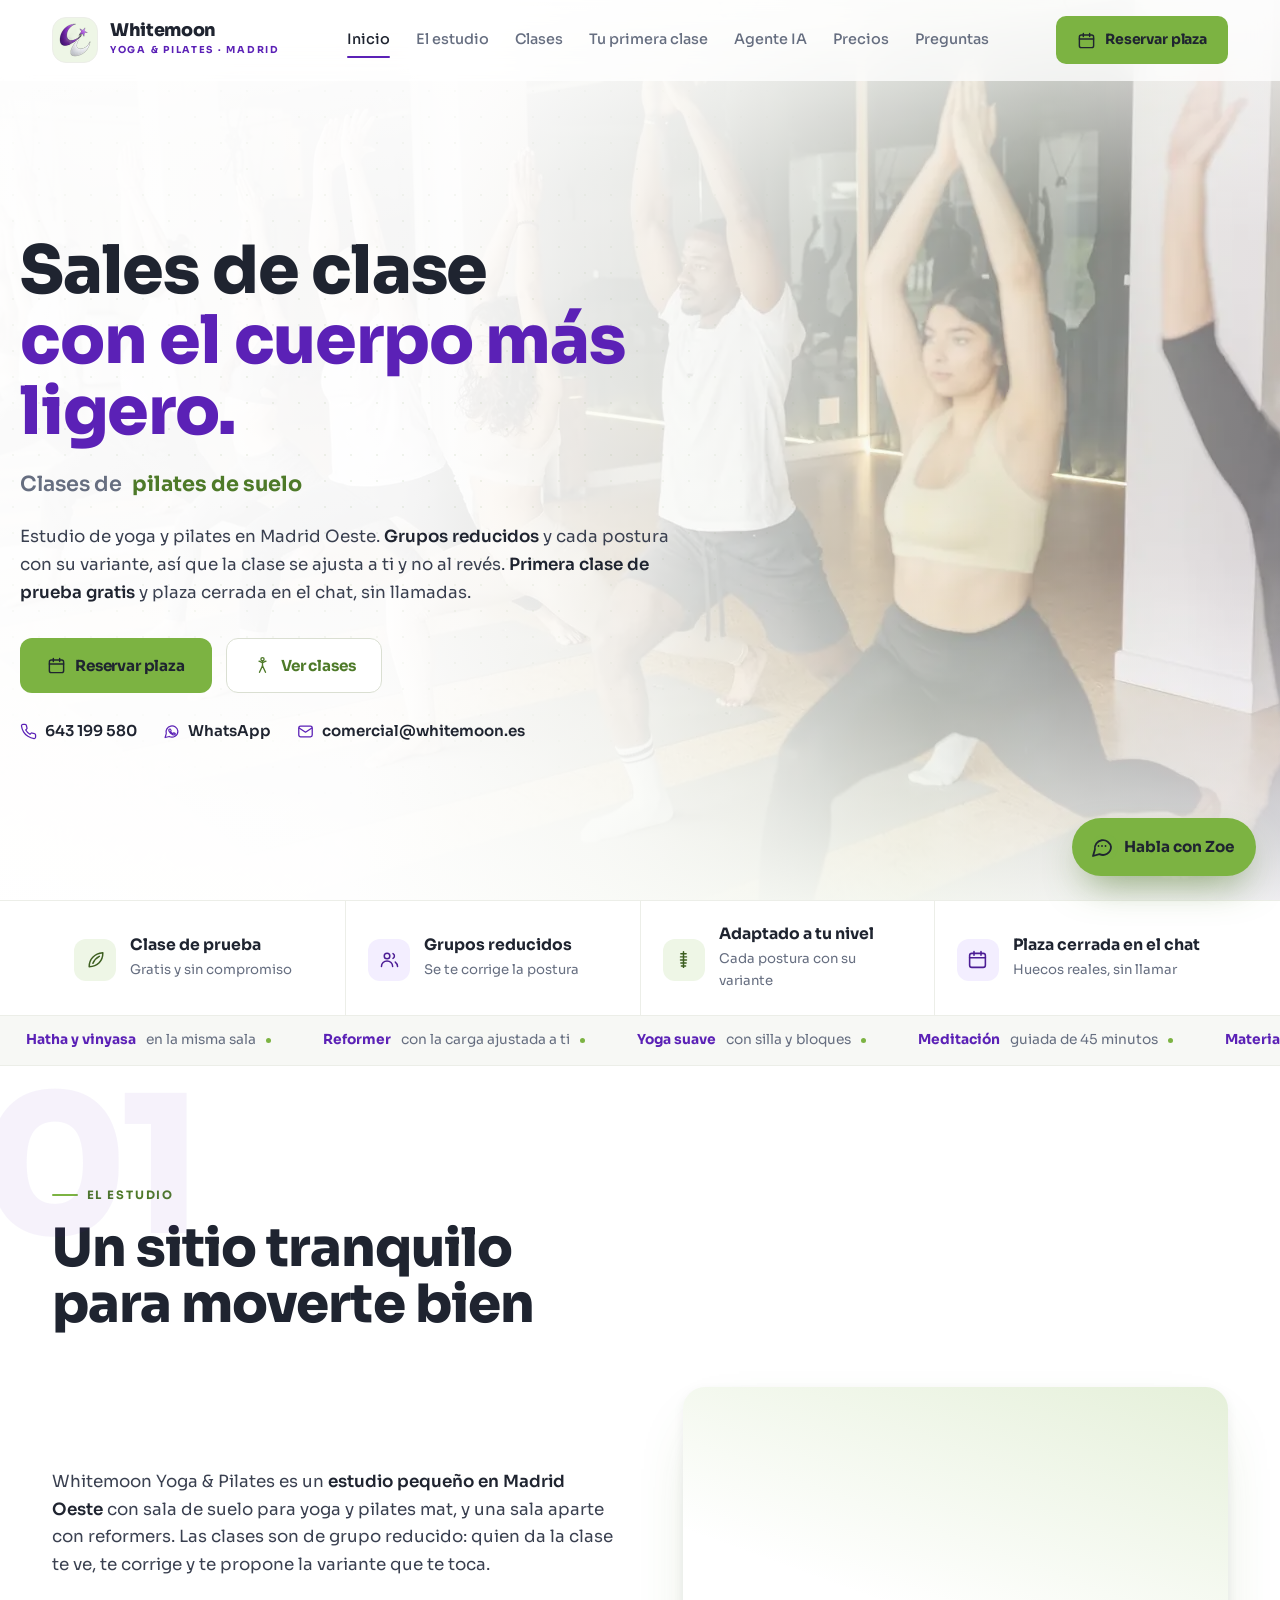
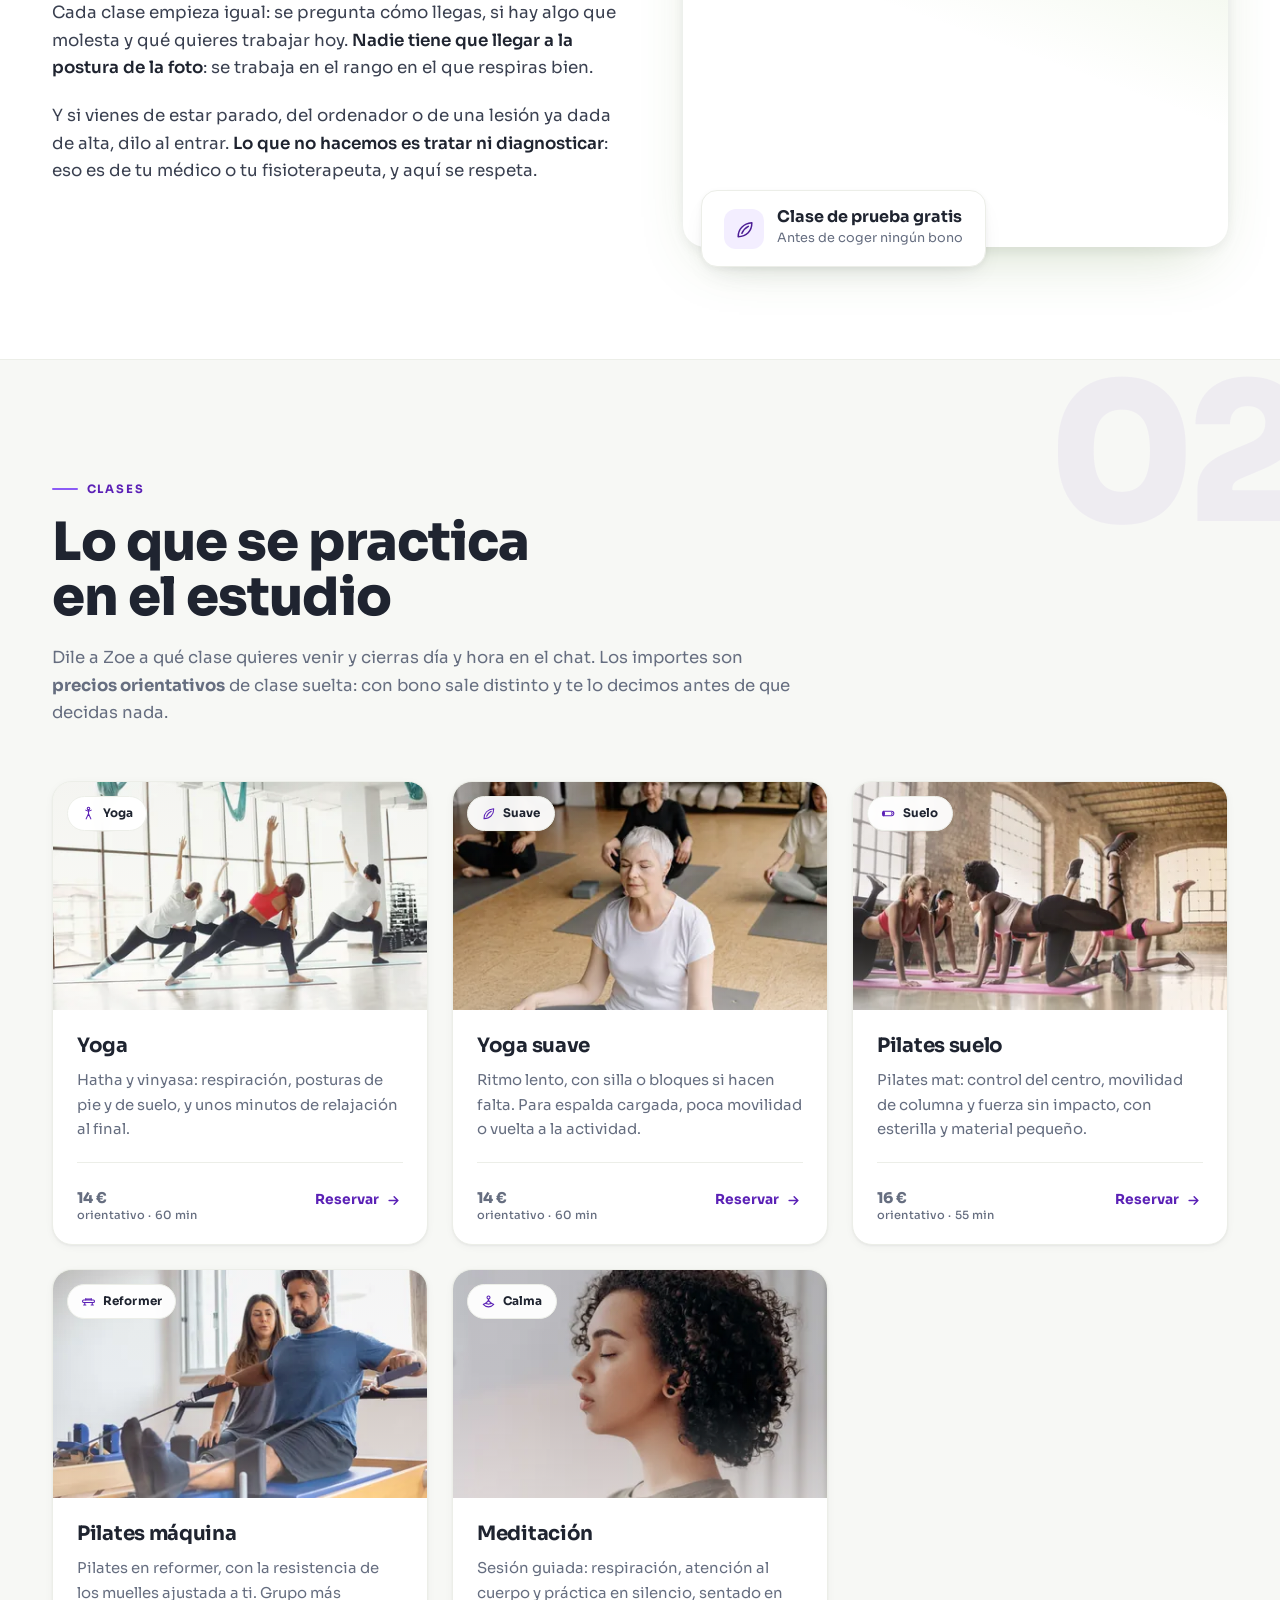
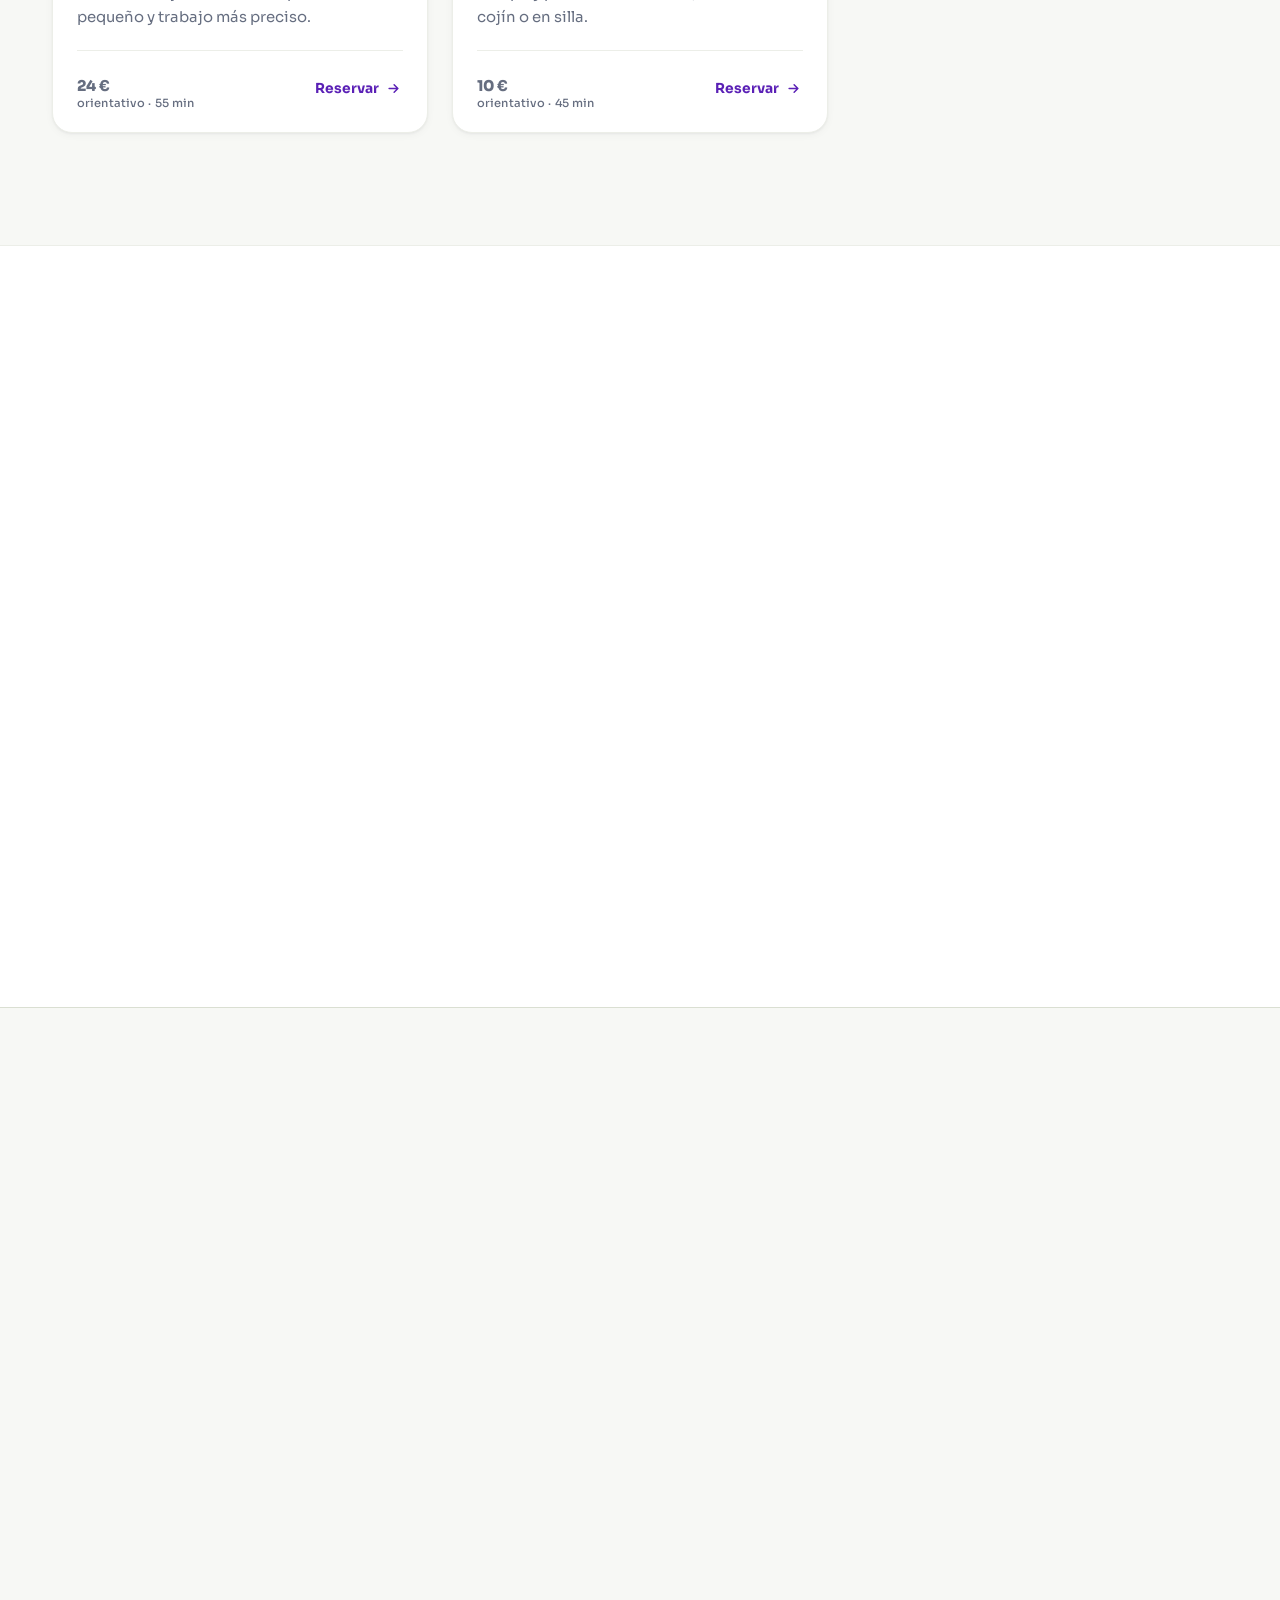
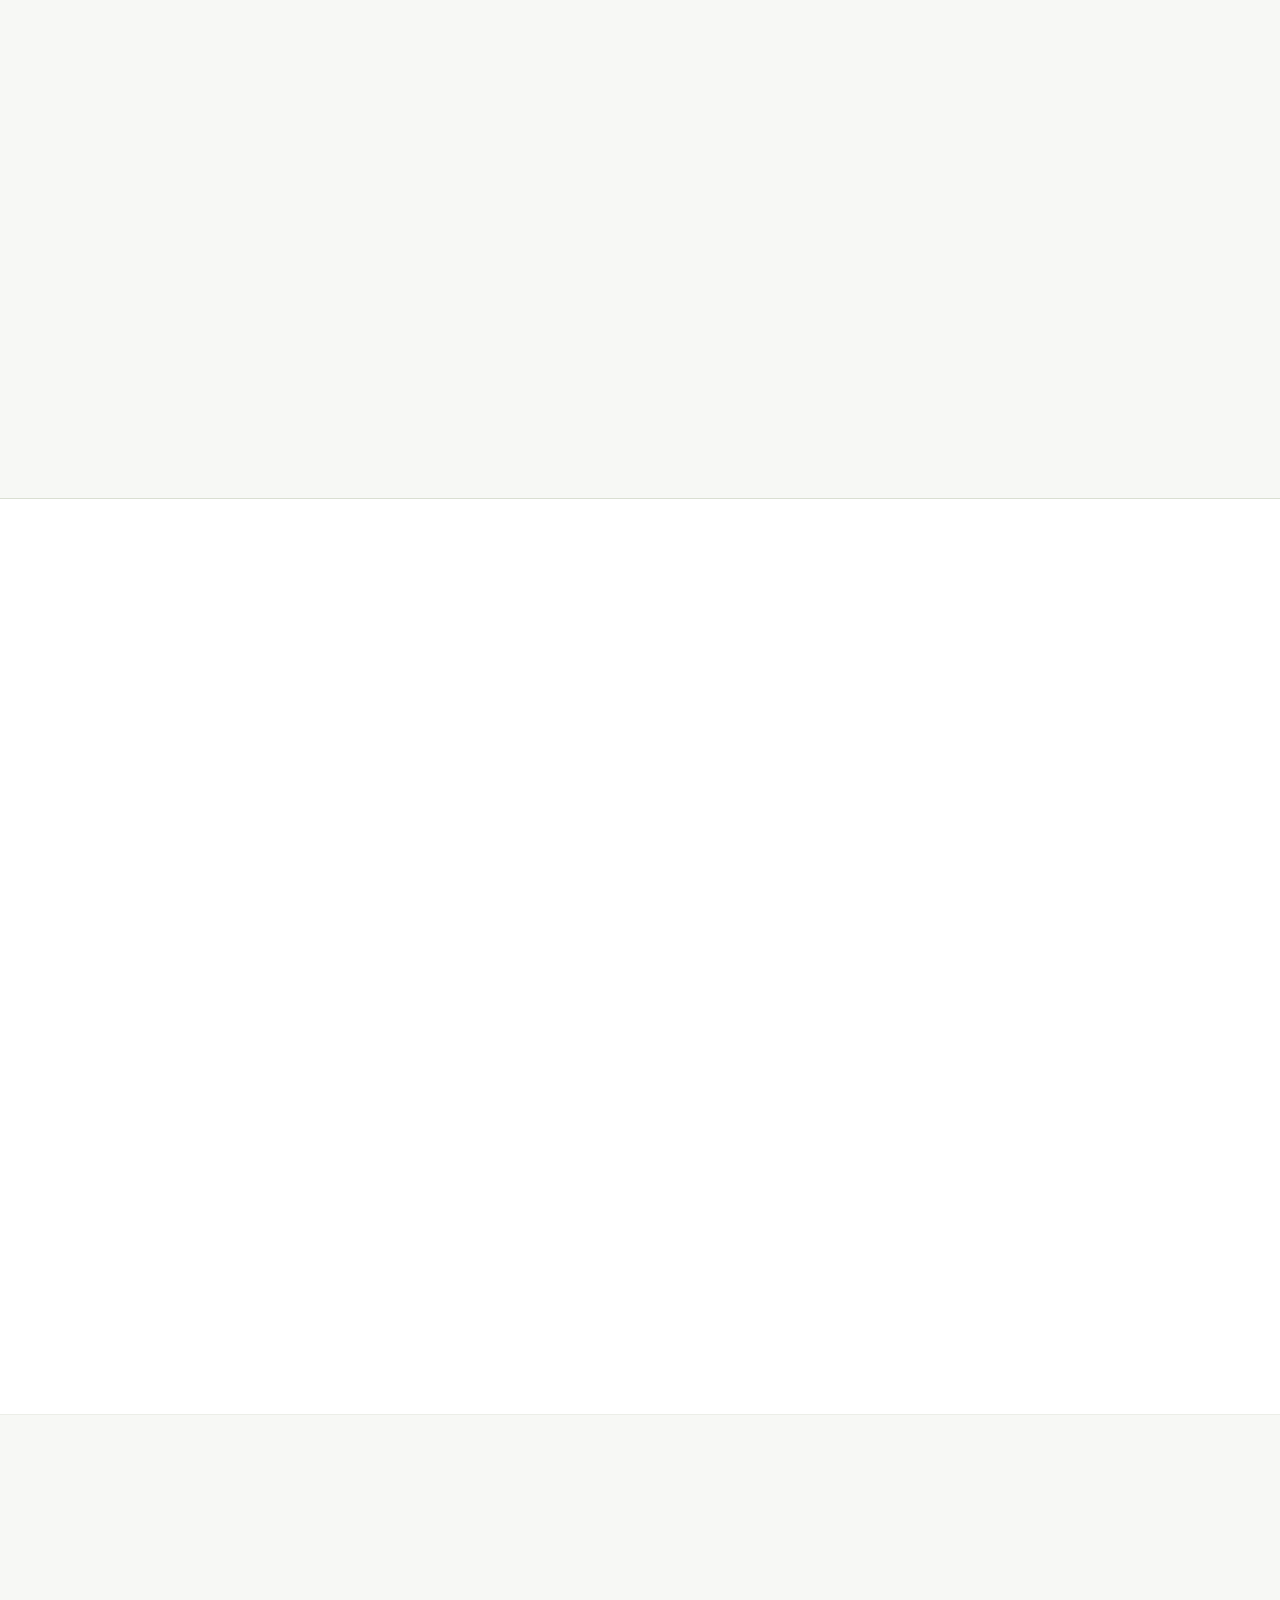
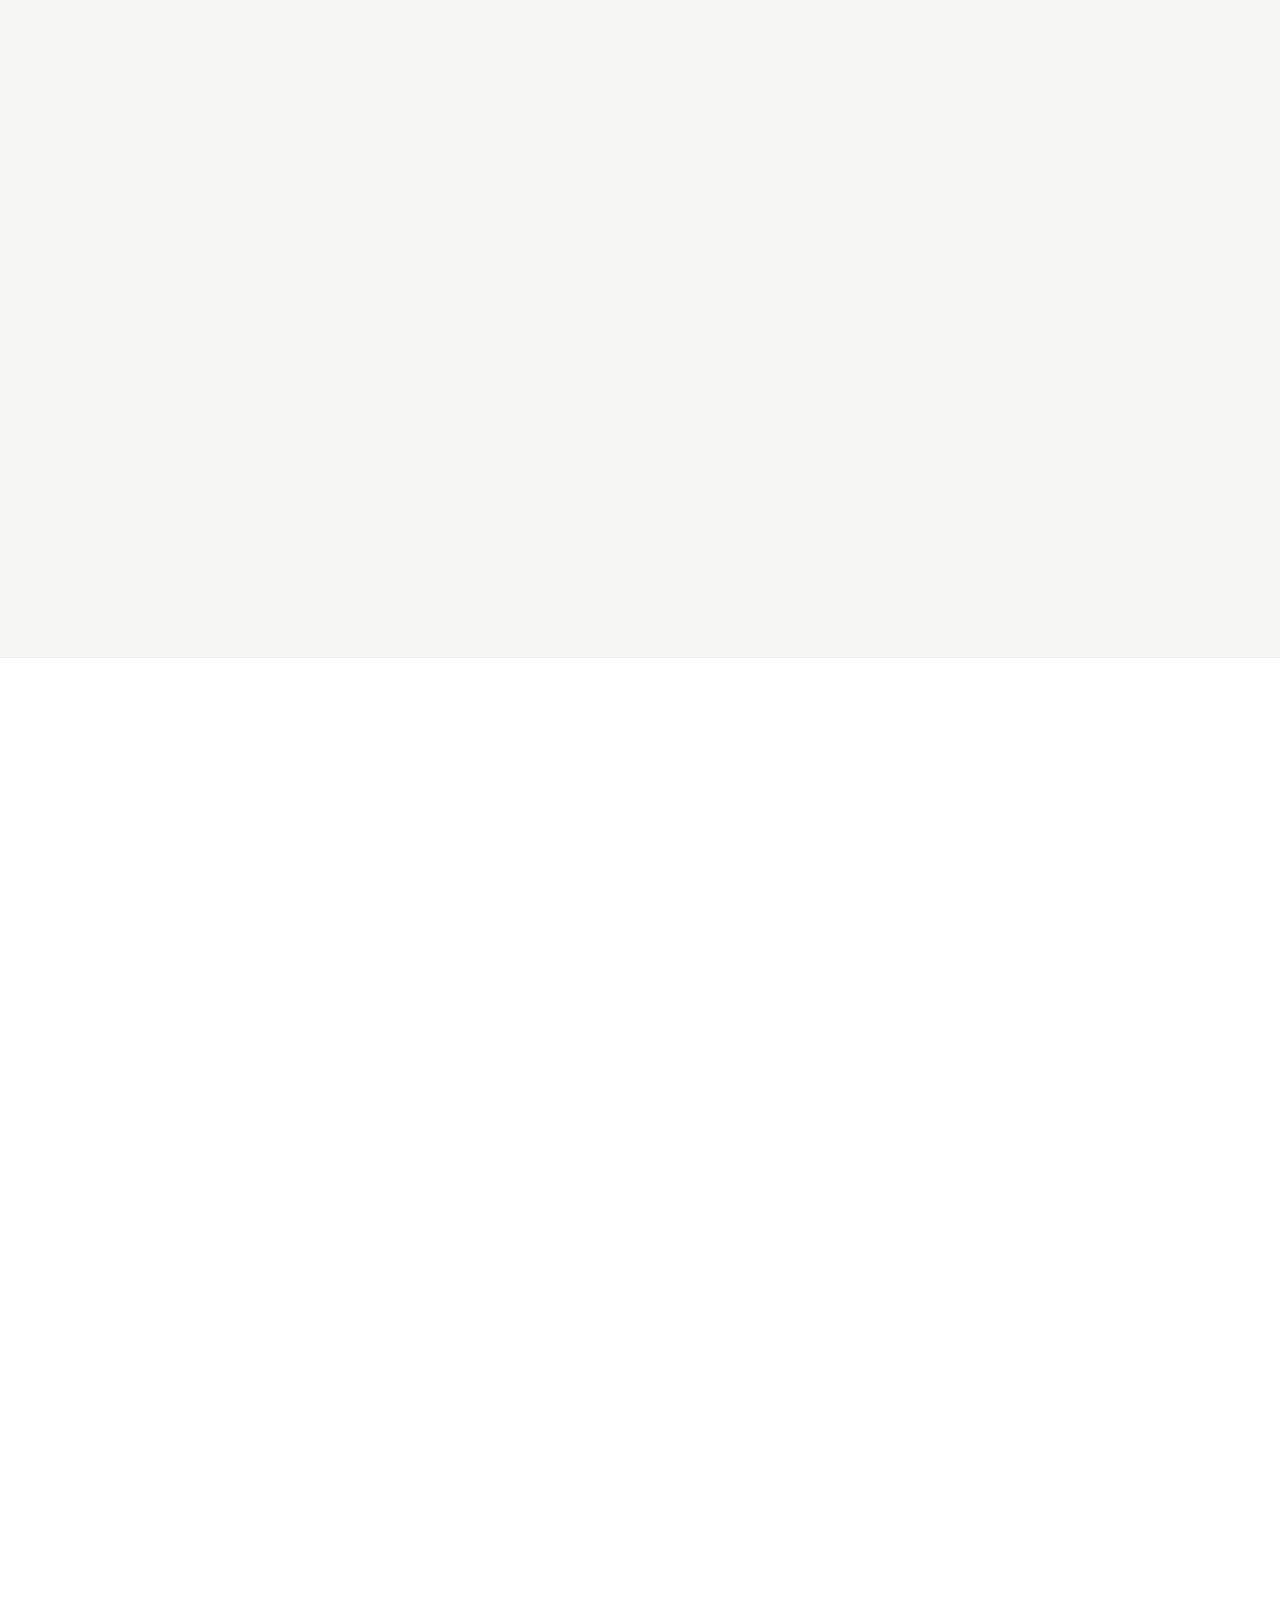
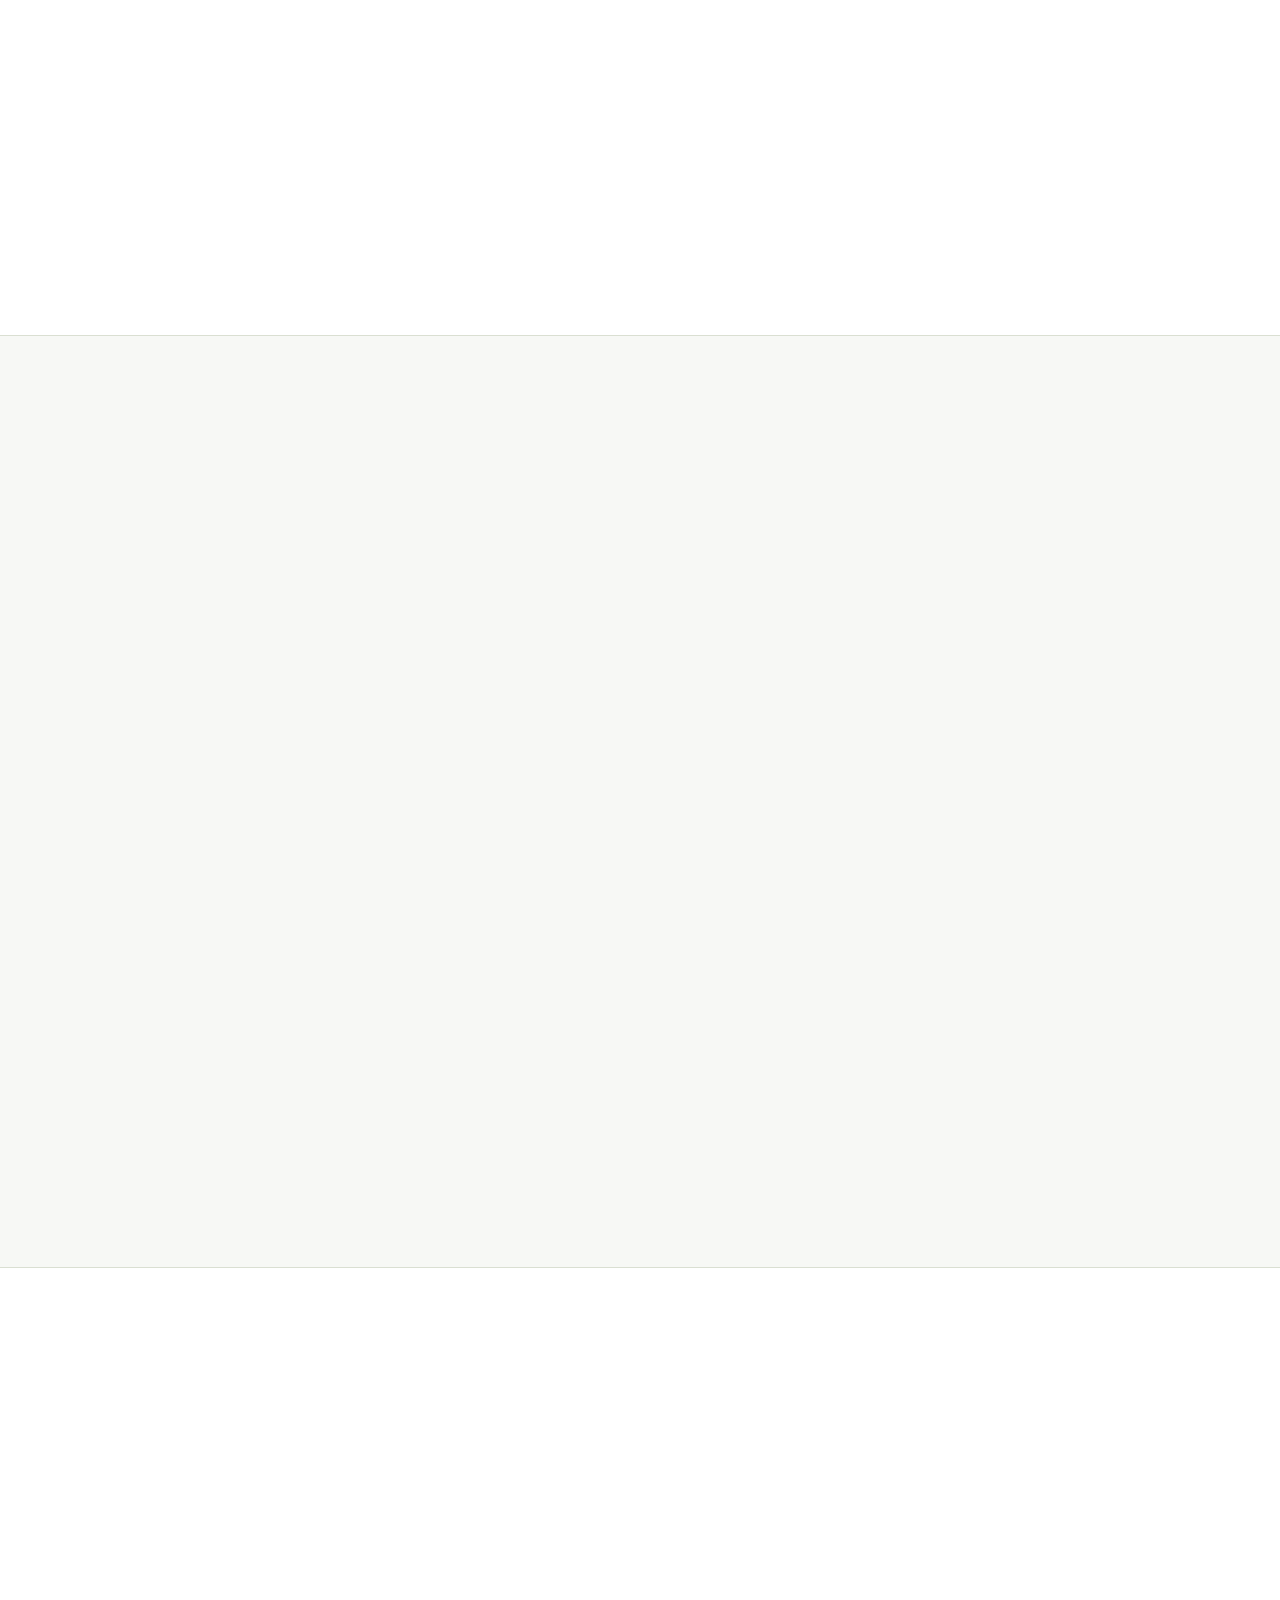
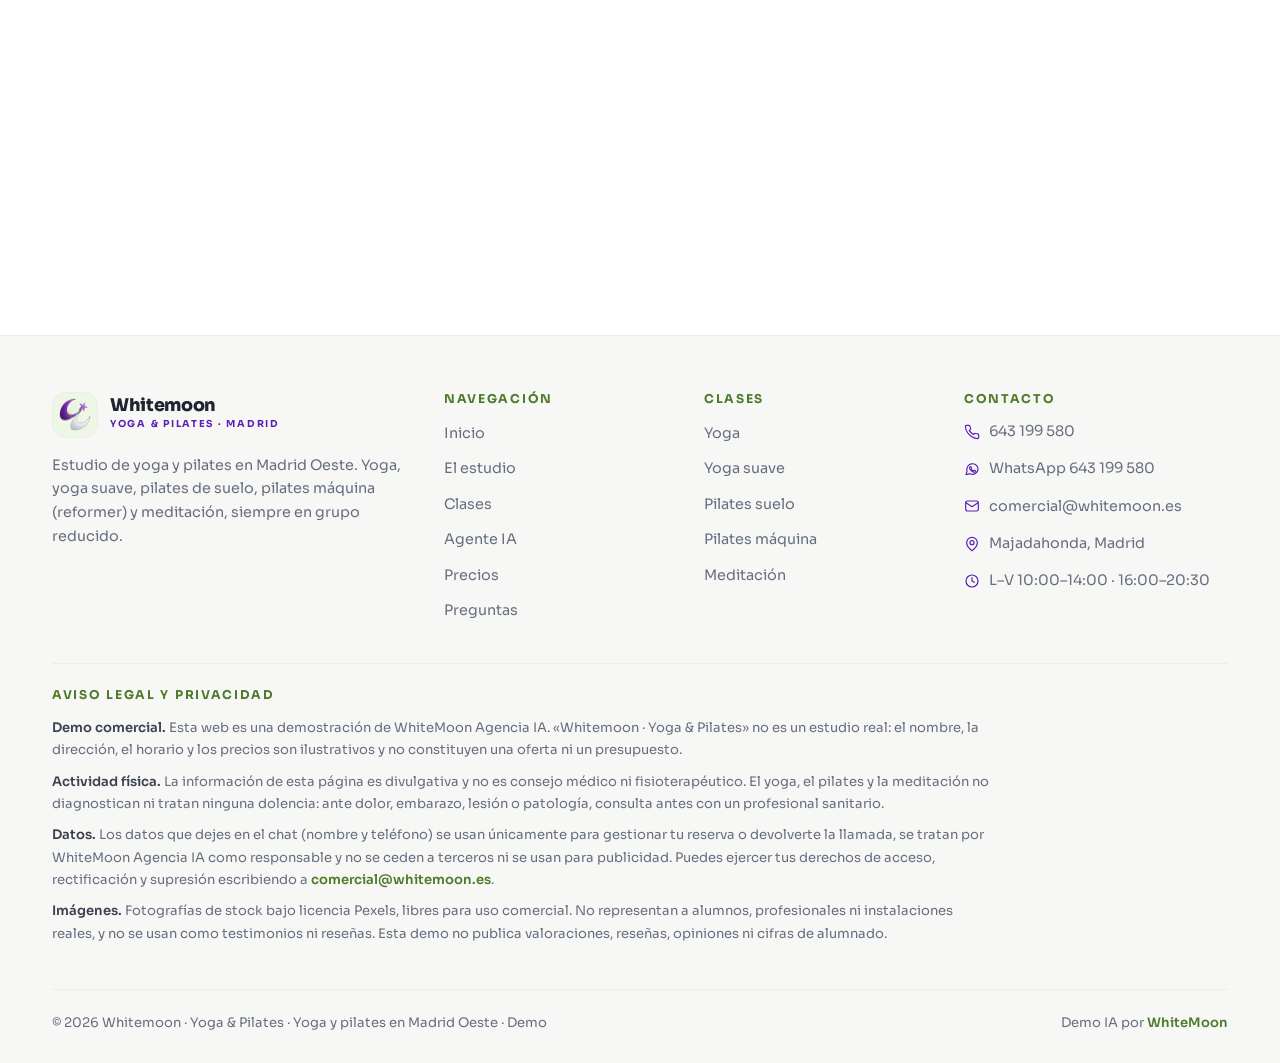
==== commit 1d576143: "perf: LCP del hero sin depender de JS y hero mas ligero Lighthouse movil (URL desplegada, throttling" ====
--- a/index.html
+++ b/index.html
@@ -41,6 +41,7 @@
 
 <!-- Fuentes auto-hospedadas (subset latin). Cero peticiones a Google Fonts. -->
 <link rel="preload" as="font" type="font/woff2" href="assets/fonts/sora-400-latin.woff2" crossorigin>
+<link rel="preload" as="font" type="font/woff2" href="assets/fonts/sora-600-latin.woff2" crossorigin>
 <link rel="preload" as="font" type="font/woff2" href="assets/fonts/sora-700-latin.woff2" crossorigin>
 <link rel="preload" as="font" type="font/woff2" href="assets/fonts/sora-800-latin.woff2" crossorigin>
 
@@ -95,11 +96,17 @@
 .hero-contact a{display:inline-flex;align-items:center;gap:8px;font-weight:600;color:var(--text)}
 .hero-contact svg{width:17px;height:17px;color:var(--g-dark);flex-shrink:0}
 .reveal{opacity:0;transform:translateY(28px)}
+/* Entrada del hero sin depender de JS: la anima el propio CSS desde el primer
+   pintado, asi el LCP no espera a que main.js marque .in. */
+.hero-in{animation:heroIn .8s cubic-bezier(.16,1,.3,1) both}
+.hero-actions.hero-in{animation-delay:.07s}
+.hero-contact.hero-in{animation-delay:.14s}
+@keyframes heroIn{from{opacity:0;transform:translateY(28px)}to{opacity:1;transform:none}}
 .reveal.in{opacity:1;transform:none}
 @media (max-width:1080px){.nav-links{display:none}.nav-cta .btn{display:none}.burger{display:grid}}
 @media (max-width:900px){.wrap{padding:0 22px}}
 @media (max-width:620px){:root{--nav-h:70px}.wrap{padding:0 18px}.hero h1{max-width:none}.hero-actions .btn{flex:1 1 100%}}
-@media (prefers-reduced-motion:reduce){html{scroll-behavior:auto}.reveal{opacity:1!important;transform:none!important}}
+@media (prefers-reduced-motion:reduce){html{scroll-behavior:auto}.reveal{opacity:1!important;transform:none!important}.hero-in{animation:none}}
 </style>
 <link rel="preload" as="style" href="assets/css/style.css" onload="this.onload=null;this.rel='stylesheet'">
 <noscript><link rel="stylesheet" href="assets/css/style.css"></noscript>
@@ -334,12 +341,12 @@
       <span>Clases de</span>
       <span class="rot"><b id="rotWord">yoga</b></span>
     </p>
-    <p class="hero-desc reveal">Estudio de yoga y pilates en Madrid Oeste. <strong>Grupos reducidos</strong> y cada postura con su variante, así que la clase se ajusta a ti y no al revés. <strong>Primera clase de prueba gratis</strong> y plaza cerrada en el chat, sin llamadas.</p>
-    <div class="hero-actions reveal">
+    <p class="hero-desc hero-in">Estudio de yoga y pilates en Madrid Oeste. <strong>Grupos reducidos</strong> y cada postura con su variante, así que la clase se ajusta a ti y no al revés. <strong>Primera clase de prueba gratis</strong> y plaza cerrada en el chat, sin llamadas.</p>
+    <div class="hero-actions hero-in">
       <button class="btn" data-zoe type="button"><svg aria-hidden="true"><use href="#ic-calendar"/></svg>Reservar plaza</button>
       <a class="btn btn--ghost" href="#clases"><svg aria-hidden="true"><use href="#ic-pose"/></svg>Ver clases</a>
     </div>
-    <p class="hero-contact reveal">
+    <p class="hero-contact hero-in">
       <a href="tel:+34643199580"><svg aria-hidden="true"><use href="#ic-phone"/></svg>643 199 580</a>
       <a href="https://wa.me/34643199580" target="_blank" rel="noopener"><svg aria-hidden="true"><use href="#ic-wa"/></svg>WhatsApp</a>
       <a href="mailto:comercial@whitemoon.es"><svg aria-hidden="true"><use href="#ic-mail"/></svg>comercial@whitemoon.es</a>
--- a/assets/css/style.css
+++ b/assets/css/style.css
@@ -358,6 +358,12 @@
 
 /* ---------- REVEAL ---------- */
 .reveal{opacity:0;transform:translateY(28px)}
+/* Entrada del hero sin depender de JS: la anima el propio CSS desde el primer
+   pintado, asi el LCP no espera a que main.js marque .in. */
+.hero-in{animation:heroIn .8s cubic-bezier(.16,1,.3,1) both}
+.hero-actions.hero-in{animation-delay:.07s}
+.hero-contact.hero-in{animation-delay:.14s}
+@keyframes heroIn{from{opacity:0;transform:translateY(28px)}to{opacity:1;transform:none}}
 .reveal.in{opacity:1;transform:none;transition:opacity .8s cubic-bezier(.16,1,.3,1),transform .8s cubic-bezier(.16,1,.3,1)}
 
 /* ---------- CHAT (Zoe) ---------- */
@@ -509,8 +515,10 @@
   .hero-actions .btn{flex:1 1 100%}
   .contact-card{padding:28px 22px}
   .foot-bottom{flex-direction:column;text-align:center}
-  /* Móvil: el chat pasa a pantalla completa fluida */
-  .zoe-panel{right:0;bottom:0;width:100vw;max-width:100vw;height:100svh;max-height:100svh;border-radius:0;border:0}
+  /* Móvil: el chat pasa a pantalla completa fluida. Se ancla con left/right
+     en vez de width:100vw porque 100vw incluye la barra de scroll y el
+     panel se salía por la izquierda justo ese ancho. */
+  .zoe-panel{left:0;right:0;bottom:0;width:auto;max-width:none;height:100svh;max-height:100svh;border-radius:0;border:0}
   .zoe-slots{grid-template-columns:repeat(3,minmax(0,1fr))}
   .zoe-btn{right:16px;bottom:16px;height:54px;width:54px;padding:0;justify-content:center}
   .zoe-btn .label{display:none}
@@ -535,6 +543,7 @@
   html{scroll-behavior:auto}
   *,*::before,*::after{animation-duration:.001ms!important;animation-iteration-count:1!important;transition-duration:.001ms!important}
   .reveal{opacity:1!important;transform:none!important}
+  .hero-in{animation:none}
   .zoe-btn .pulse{display:none!important}
   .marquee-track{animation:none!important}
 }
--- a/assets/css/style.css
+++ b/assets/css/style.css
@@ -358,6 +358,12 @@
 
 /* ---------- REVEAL ---------- */
 .reveal{opacity:0;transform:translateY(28px)}
+/* Entrada del hero sin depender de JS: la anima el propio CSS desde el primer
+   pintado, asi el LCP no espera a que main.js marque .in. */
+.hero-in{animation:heroIn .8s cubic-bezier(.16,1,.3,1) both}
+.hero-actions.hero-in{animation-delay:.07s}
+.hero-contact.hero-in{animation-delay:.14s}
+@keyframes heroIn{from{opacity:0;transform:translateY(28px)}to{opacity:1;transform:none}}
 .reveal.in{opacity:1;transform:none;transition:opacity .8s cubic-bezier(.16,1,.3,1),transform .8s cubic-bezier(.16,1,.3,1)}
 
 /* ---------- CHAT (Zoe) ---------- */
@@ -509,8 +515,10 @@
   .hero-actions .btn{flex:1 1 100%}
   .contact-card{padding:28px 22px}
   .foot-bottom{flex-direction:column;text-align:center}
-  /* Móvil: el chat pasa a pantalla completa fluida */
-  .zoe-panel{right:0;bottom:0;width:100vw;max-width:100vw;height:100svh;max-height:100svh;border-radius:0;border:0}
+  /* Móvil: el chat pasa a pantalla completa fluida. Se ancla con left/right
+     en vez de width:100vw porque 100vw incluye la barra de scroll y el
+     panel se salía por la izquierda justo ese ancho. */
+  .zoe-panel{left:0;right:0;bottom:0;width:auto;max-width:none;height:100svh;max-height:100svh;border-radius:0;border:0}
   .zoe-slots{grid-template-columns:repeat(3,minmax(0,1fr))}
   .zoe-btn{right:16px;bottom:16px;height:54px;width:54px;padding:0;justify-content:center}
   .zoe-btn .label{display:none}
@@ -535,6 +543,7 @@
   html{scroll-behavior:auto}
   *,*::before,*::after{animation-duration:.001ms!important;animation-iteration-count:1!important;transition-duration:.001ms!important}
   .reveal{opacity:1!important;transform:none!important}
+  .hero-in{animation:none}
   .zoe-btn .pulse{display:none!important}
   .marquee-track{animation:none!important}
 }
